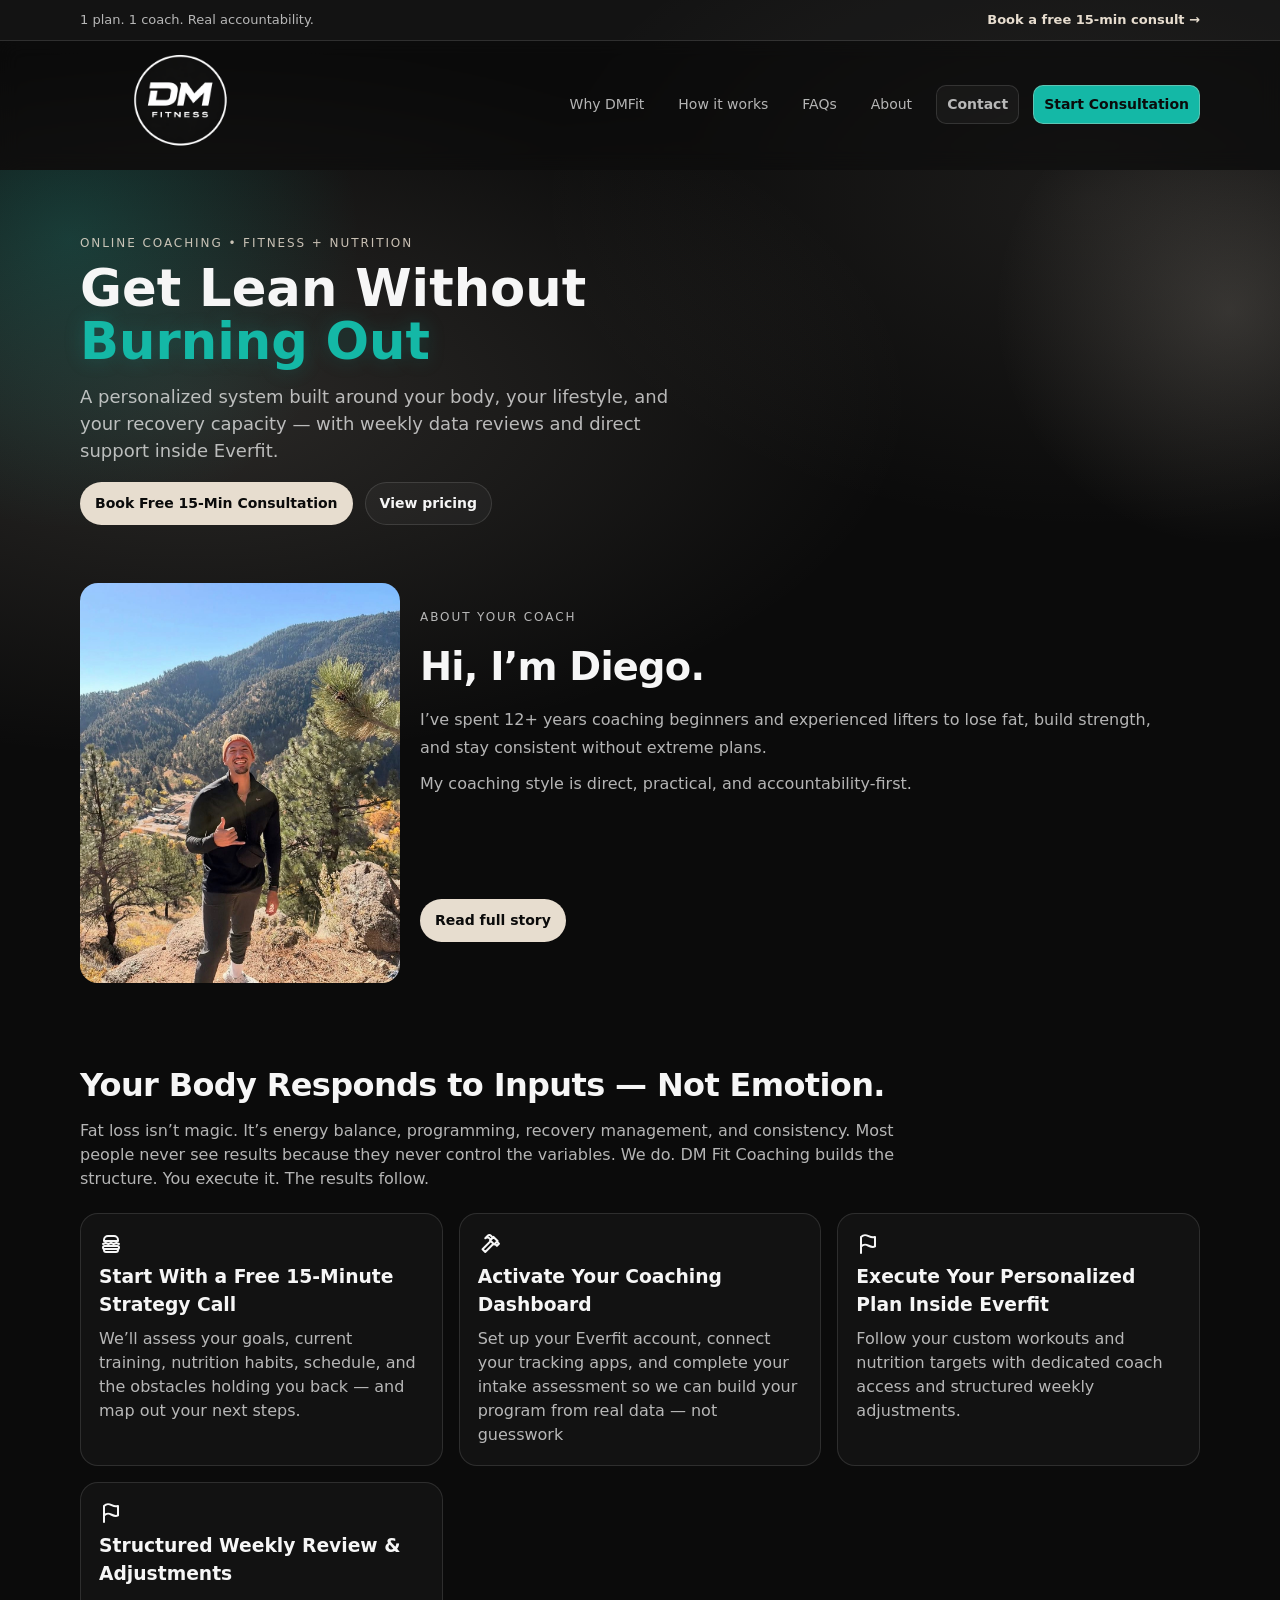
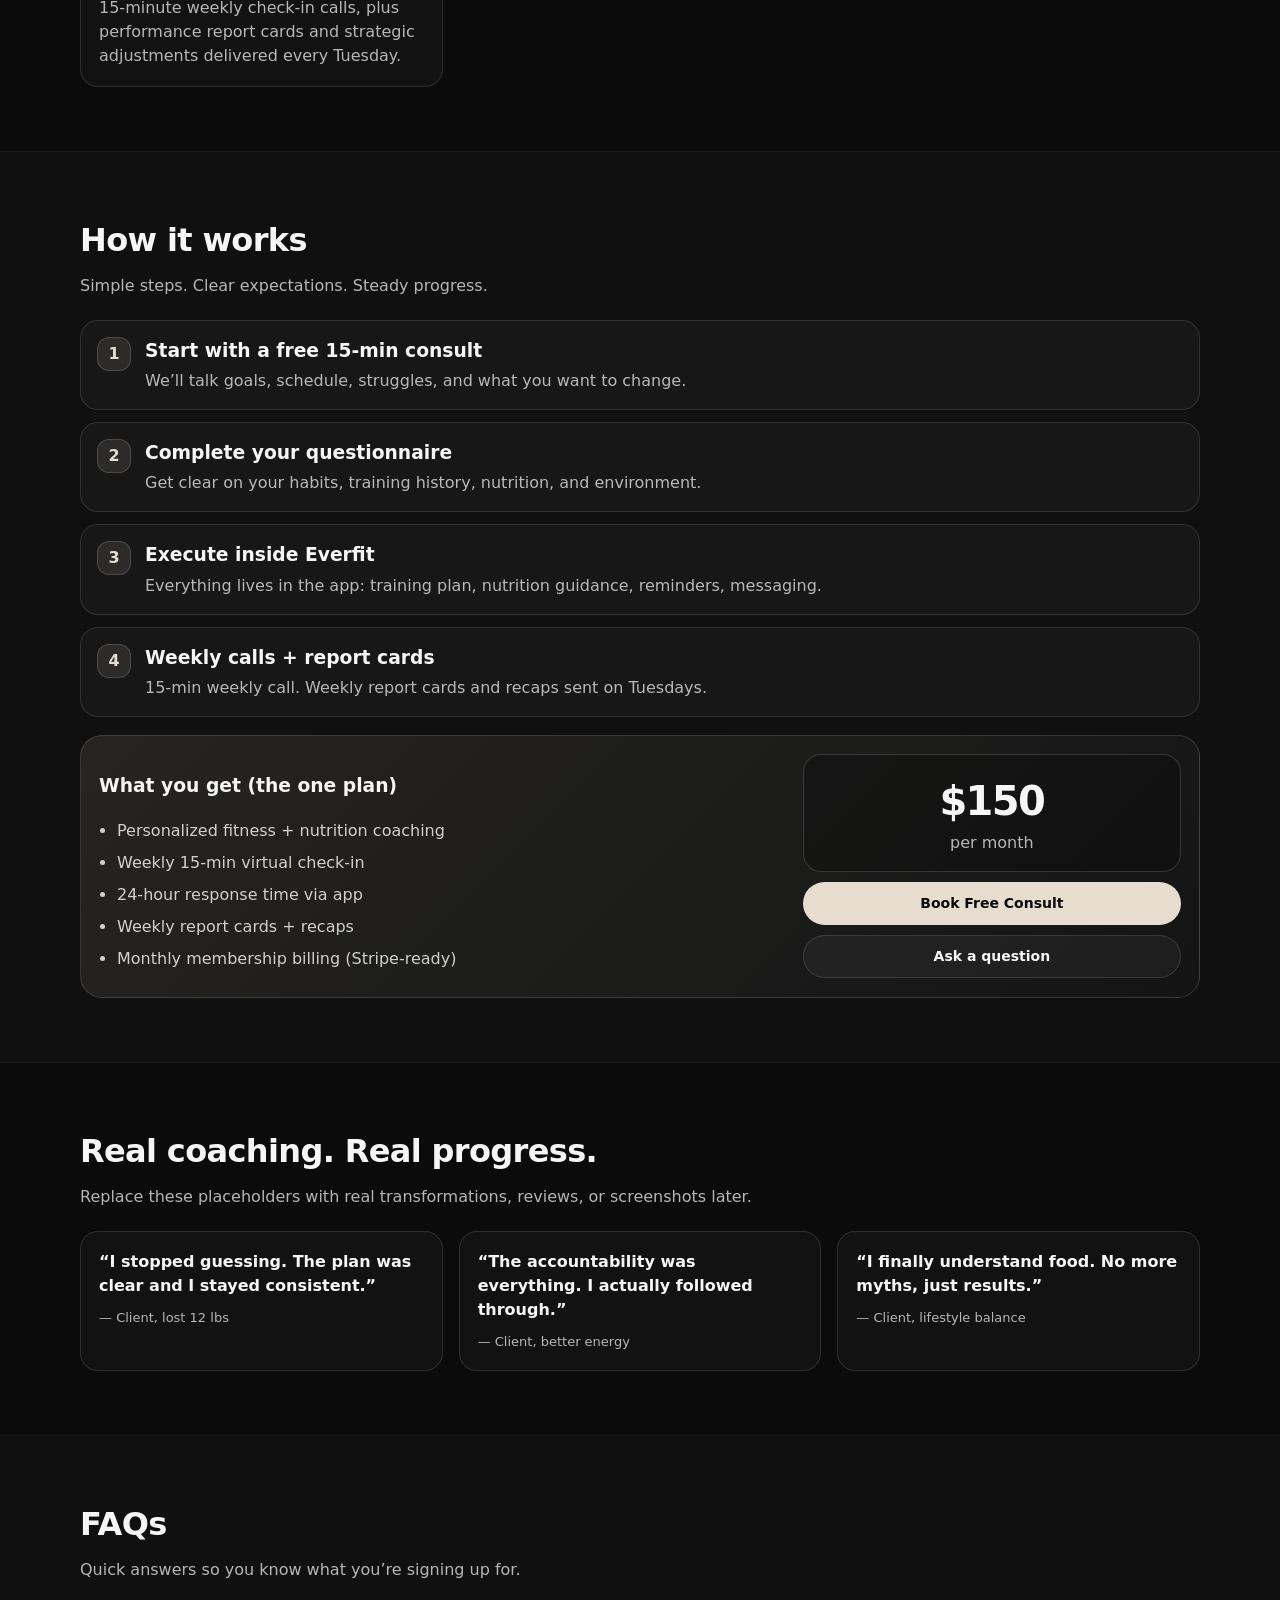
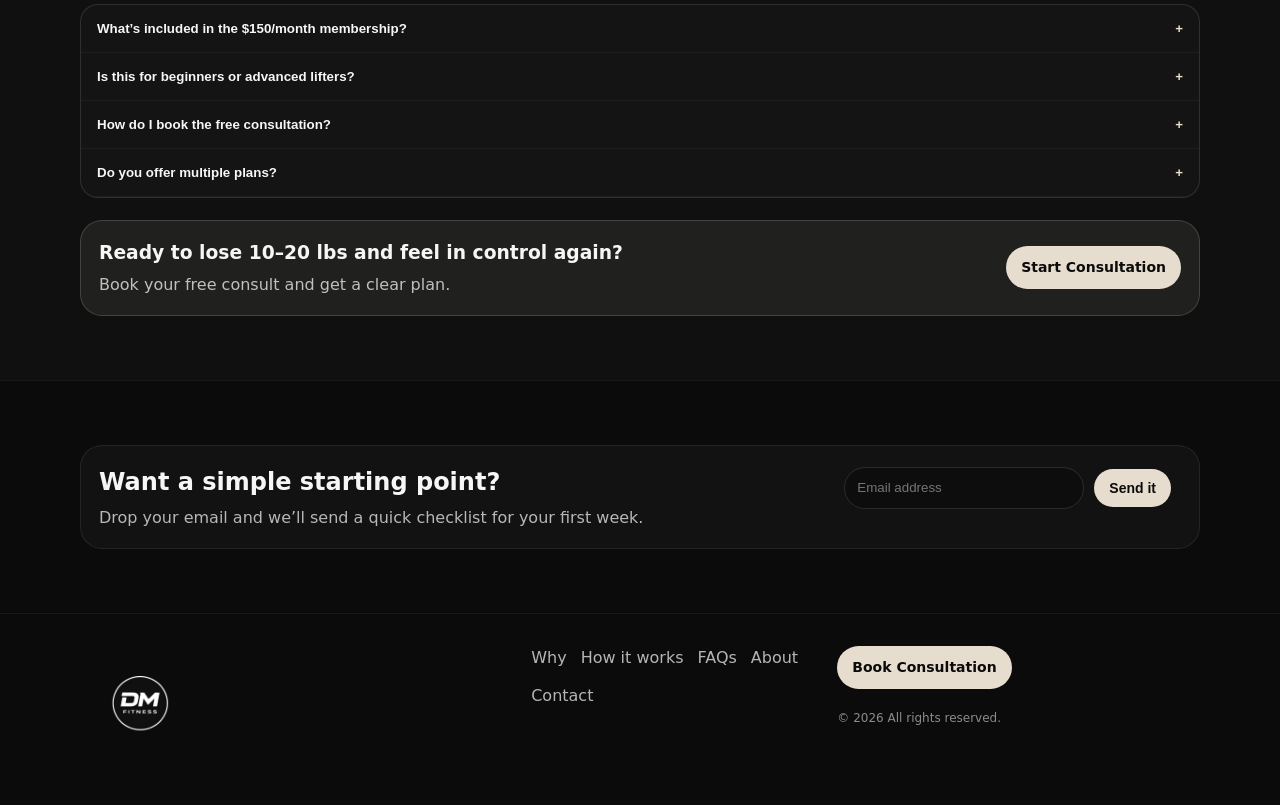
==== index.html @ c65ba766 "added-copy-from-diego-heading-why-section" ====
<!DOCTYPE html>
<html lang="en">
<head>
  <meta charset="UTF-8" />
  <meta name="viewport" content="width=device-width, initial-scale=1.0" />
  <title>DM Fit Coaching | Online Fitness & Nutrition Coaching</title>
  <meta name="description" content="DM Fit Coaching: Online fitness + nutrition coaching with weekly check-ins, Everfit support, and real accountability. Book a free 15-minute consult." />
  <link rel="stylesheet" href="styles.css" />
</head>
<body>
  <!-- Top announcement -->
  <div class="topbar">
    <div class="container topbar__inner">
      <span>1 plan. 1 coach. Real accountability.</span>
      <a class="topbar__link" href="book.html">Book a free 15-min consult →</a>
    </div>
  </div>

  <!-- Header -->
  <header class="header" id="siteHeader">
    <div class="container header__inner">
      <a class="brand" href="index.html" aria-label="DM Fit Coaching Home">
        <img src="assests/diego-log.png" alt="DM Fit Coaching logo" height="200" width="200">
      </a>

      <nav class="nav" aria-label="Primary navigation">
        <a href="#why">Why DMFit</a>
        <a href="#how">How it works</a>
        <a href="#faq">FAQs</a>
        <a href="about.html">About</a>
        <a class="btn btn--ghost" href="contact.html">Contact</a>
        <a class="btn btn--top-button" href="book.html">Start Consultation</a>
      </nav>

      <button class="burger" id="burgerBtn" aria-label="Open menu" aria-expanded="false">
        <span></span><span></span><span></span>
      </button>
    </div>

    <!-- Mobile menu -->
    <div class="mobile" id="mobileNav" aria-hidden="true">
      <div class="container mobile__inner">
        <a href="#why" class="mobile__link">Why DMFit</a>
        <a href="#how" class="mobile__link">How it works</a>
        <a href="#faq" class="mobile__link">FAQs</a>
        <a href="about.html" class="mobile__link">About</a>
        <a href="contact.html" class="mobile__link">Contact</a>
        <a class="btn btn--primary mobile__cta" href="book.html">Start Consultation</a>
      </div>
    </div>
  </header>

  <!-- Hero -->
  <main>
    <section class="hero">
      <div class="container hero__grid">
        <div class="hero__copy">
          <p class="eyebrow">ONLINE COACHING • FITNESS + NUTRITION</p>
          <h1>Get Lean Without <span class="highlight">Burning Out</span></h1>
          <p class="lead">
            A personalized system built around your body, your lifestyle, and your recovery capacity — with weekly data reviews and direct support inside Everfit.
          </p>

          <div class="hero__cta">
            <a class="btn btn--primary" href="book.html">Book Free 15-Min Consultation</a>
            <a class="btn btn--ghost" id="openPricing" href="/pricing.html">View pricing</a>
          </div>


          <!--  deigo removal request<div class="hero__badges">
            <div class="badge">✅ Comprehensive program</div>
            <div class="badge">✅ 1 weekly 15-min call</div>
            <div class="badge">✅ 24-hr response time</div>
            <div class="badge">✅ Weekly recaps (Tuesdays)</div>
          </div> -->
        </div>

        <!-- Removed request by diego <div class="hero__media" aria-label="Hero image area">
          <div class="mediaCard">
            <div class="mediaCard__top">
              <div class="dot"></div><div class="dot"></div><div class="dot"></div>
            </div>
            <div class="mediaCard__content">
              <div class="stat">
                <div class="stat__label">Weekly Momentum</div>
                <div class="stat__value">Consistency → Results</div>
              </div>

              <div class="chat">
                <div class="chat__row chat__row--coach">
                  <div class="chat__bubble">
                    Diego: Solid work this week. Let’s tighten nutrition and keep steps consistent.
                  </div>
                </div>
                <div class="chat__row chat__row--client">
                  <div class="chat__bubble">
                    Client: I finally understand what to eat. I feel better and have more energy.
                  </div>
                </div>
              </div>

              <p class="micro">
                *Visual demo only. Replace this with photos/screenshots later.
              </p>
            </div>
          </div>
        </div> -->
      </div>
    </section>

    <section class="aboutSnap" id="about-preview">
      <div class="container">
        <article class="aboutSnap__panel">
          <div class="aboutSnap__media" data-about-reveal>
            <img src="assests/diego-about-pic.jpg" alt="Coach Diego in a training session" />
          </div>

          <div class="aboutSnap__copy">
            <p class="eyebrow">ABOUT YOUR COACH</p>
            <h2 data-about-reveal>Hi, I’m Diego.</h2>
            <p class="aboutSnap__text">
              <span class="aboutSnap__line" data-about-reveal style="--line-index: 0;">I’ve spent 12+ years coaching beginners and experienced lifters to lose fat, build strength,</span>
              <span class="aboutSnap__line" data-about-reveal style="--line-index: 1;">and stay consistent without extreme plans.</span>
            </p>
            <p class="aboutSnap__text">
              <span class="aboutSnap__line" data-about-reveal style="--line-index: 2;">My coaching style is direct, practical, and accountability-first.</span>
              <span class="aboutSnap__line" data-about-reveal style="--line-index: 3;">You get a clear training and nutrition strategy that fits your real schedule and life.</span>
            </p>

            <div class="aboutSnap__meta" data-about-reveal>
              <span>12+ years coaching</span>
              <span>Fitness + nutrition</span>
              <span>Weekly accountability</span>
            </div>

            <div class="hero__cta">
              <a class="btn btn--primary" data-about-reveal href="about.html">Read full story</a>
            </div>
          </div>
        </article>
      </div>
    </section>

    <!-- Why -->
    <section class="section" id="why">
      <div class="container">
        <div class="section__head">
          <h2>Your Body Responds to Inputs — Not Emotion.</h2>
          <p>
         Fat loss isn’t magic.
It’s energy balance, programming, recovery management, and consistency.
Most people never see results because they never control the variables.
We do.
DM Fit Coaching builds the structure. You execute it. The results follow.
          </p>
        </div>

        <div class="cards">
          <article class="card">
            <svg class="w-6 h-6 text-gray-800 dark:text-white" aria-hidden="true" xmlns="http://www.w3.org/2000/svg" width="24" height="24" fill="none" viewBox="0 0 24 24">
            <path stroke="currentColor" stroke-linecap="round" stroke-linejoin="round" stroke-width="2" d="m4 12 2.66667-1 2.66666 1L12 11l2.6667 1 2.6666-1L20 12m-1 5H5v1c0 1.1046.89543 2 2 2h10c1.1046 0 2-.8954 2-2v-1ZM5 9.00003h14v-1c0-2.20914-1.7909-4-4-4H9c-2.20914 0-4 1.79086-4 4v1ZM18.5 14h-13c-.82843 0-1.5.6716-1.5 1.5 0 .8285.67157 1.5 1.5 1.5h13c.8284 0 1.5-.6715 1.5-1.5 0-.8284-.6716-1.5-1.5-1.5Z"/>
            </svg>

            <h3>Start With a Free 15-Minute Strategy Call</h3>
            <p>We’ll assess your goals, current training, nutrition habits, schedule, and the obstacles holding you back — and map out your next steps.</p>
          </article>
          <article class="card">
            <svg class="w-6 h-6 text-gray-800 dark:text-white" aria-hidden="true" xmlns="http://www.w3.org/2000/svg" width="24" height="24" fill="none" viewBox="0 0 24 24">
                <path stroke="currentColor" stroke-linejoin="round" stroke-width="2" d="m20.9532 11.7634-2.0523-2.05225-2.0523 2.05225 2.0523 2.0523 2.0523-2.0523Zm-1.3681-2.73651-4.1046-4.10457L12.06 8.3428l4.1046 4.1046 3.4205-3.42051Zm-4.1047 2.73651-2.7363-2.73638-8.20919 8.20918 2.73639 2.7364 8.2091-8.2092Z"/>
                <path stroke="currentColor" stroke-linejoin="round" stroke-width="2" d="m12.9306 3.74083 1.8658 1.86571-2.0523 2.05229-1.5548-1.55476c-.995-.99505-3.23389-.49753-3.91799.18657l2.73639-2.73639c.6841-.68409 1.9901-.74628 2.9229.18658Z"/>
            </svg>

            <h3>Activate Your Coaching Dashboard</h3>
            <p>Set up your Everfit account, connect your tracking apps, and complete your intake assessment so we can build your program from real data — not guesswork</p>
          </article>
          <article class="card">
            <svg class="w-6 h-6 text-gray-800 dark:text-white" aria-hidden="true" xmlns="http://www.w3.org/2000/svg" width="24" height="24" fill="none" viewBox="0 0 24 24">
              <path stroke="currentColor" stroke-linecap="round" stroke-linejoin="round" stroke-width="2" d="M5 14v7M5 4.971v9.541c5.6-5.538 8.4 2.64 14-.086v-9.54C13.4 7.61 10.6-.568 5 4.97Z"/>
            </svg>

            <h3>Execute Your Personalized Plan Inside Everfit</h3>
            <p>Follow your custom workouts and nutrition targets with dedicated coach access and structured weekly adjustments.</p>
          </article>
           <article class="card">
            <svg class="w-6 h-6 text-gray-800 dark:text-white" aria-hidden="true" xmlns="http://www.w3.org/2000/svg" width="24" height="24" fill="none" viewBox="0 0 24 24">
              <path stroke="currentColor" stroke-linecap="round" stroke-linejoin="round" stroke-width="2" d="M5 14v7M5 4.971v9.541c5.6-5.538 8.4 2.64 14-.086v-9.54C13.4 7.61 10.6-.568 5 4.97Z"/>
            </svg>

            <h3>Structured Weekly Review & Adjustments</h3>
            <p>15-minute weekly check-in calls, plus performance report cards and strategic adjustments delivered every Tuesday.</p>
          </article>
        </div>
      </div>
    </section>

    <!-- How it works -->
    <section class="section section--alt" id="how">
      <div class="container">
        <div class="section__head">
          <h2>How it works</h2>
          <p>Simple steps. Clear expectations. Steady progress.</p>
        </div>

        <div class="steps">
          <div class="step">
            <div class="step__num">1</div>
            <div class="step__body">
              <h3>Start with a free 15-min consult</h3>
              <p>We’ll talk goals, schedule, struggles, and what you want to change.</p>
            </div>
          </div>

          <div class="step">
            <div class="step__num">2</div>
            <div class="step__body">
              <h3>Complete your questionnaire</h3>
              <p>Get clear on your habits, training history, nutrition, and environment.</p>
            </div>
          </div>

          <div class="step">
            <div class="step__num">3</div>
            <div class="step__body">
              <h3>Execute inside Everfit</h3>
              <p>Everything lives in the app: training plan, nutrition guidance, reminders, messaging.</p>
            </div>
          </div>

          <div class="step">
            <div class="step__num">4</div>
            <div class="step__body">
              <h3>Weekly calls + report cards</h3>
              <p>15-min weekly call. Weekly report cards and recaps sent on Tuesdays.</p>
            </div>
          </div>
        </div>

        <div class="callout">
          <div>
            <h3>What you get (the one plan)</h3>
            <ul class="checklist">
              <li>Personalized fitness + nutrition coaching</li>
              <li>Weekly 15-min virtual check-in</li>
              <li>24-hour response time via app</li>
              <li>Weekly report cards + recaps</li>
              <li>Monthly membership billing (Stripe-ready)</li>
            </ul>
          </div>
          <div class="callout__cta">
            <div class="priceTag">
              <div class="priceTag__amount">$150</div>
              <div class="priceTag__term">per month</div>
            </div>
            <a class="btn btn--primary btn--wide" href="book.html">Book Free Consult</a>
            <a class="btn btn--ghost btn--wide" href="contact.html">Ask a question</a>
          </div>
        </div>
      </div>
    </section>

    <!-- Social proof / success -->
    <section class="section" id="stories">
      <div class="container">
        <div class="section__head">
          <h2>Real coaching. Real progress.</h2>
          <p>Replace these placeholders with real transformations, reviews, or screenshots later.</p>
        </div>

        <div class="stories">
          <a class="story" href="book.html">
            <p class="story__quote">“I stopped guessing. The plan was clear and I stayed consistent.”</p>
            <p class="story__meta">— Client, lost 12 lbs</p>
          </a>
          <a class="story" href="book.html">
            <p class="story__quote">“The accountability was everything. I actually followed through.”</p>
            <p class="story__meta">— Client, better energy</p>
          </a>
          <a class="story" href="book.html">
            <p class="story__quote">“I finally understand food. No more myths, just results.”</p>
            <p class="story__meta">— Client, lifestyle balance</p>
          </a>
        </div>
      </div>
    </section>

    <!-- FAQ -->
    <section class="section section--alt" id="faq">
      <div class="container">
        <div class="section__head">
          <h2>FAQs</h2>
          <p>Quick answers so you know what you’re signing up for.</p>
        </div>

        <div class="faq" data-accordion>
          <button class="faq__q" aria-expanded="false">
            What’s included in the $150/month membership?
            <span class="faq__icon">+</span>
          </button>
          <div class="faq__a">
            You get fitness + nutrition coaching, 1 weekly 15-min virtual call, weekly report cards and recaps (Tuesdays),
            and support inside the Everfit app with a 24-hr response time.
          </div>

          <button class="faq__q" aria-expanded="false">
            Is this for beginners or advanced lifters?
            <span class="faq__icon">+</span>
          </button>
          <div class="faq__a">
            All levels. The plan is built around your current ability, schedule, and goals.
          </div>

          <button class="faq__q" aria-expanded="false">
            How do I book the free consultation?
            <span class="faq__icon">+</span>
          </button>
          <div class="faq__a">
            Use the booking page and choose a 15-minute slot. After booking, you’ll receive next steps.
          </div>

          <button class="faq__q" aria-expanded="false">
            Do you offer multiple plans?
            <span class="faq__icon">+</span>
          </button>
          <div class="faq__a">
            Right now it’s one simple plan to keep results consistent and the process clear.
          </div>
        </div>

        <div class="ctaBand">
          <div>
            <h3>Ready to lose 10–20 lbs and feel in control again?</h3>
            <p>Book your free consult and get a clear plan.</p>
          </div>
          <a class="btn btn--primary" href="book.html">Start Consultation</a>
        </div>
      </div>
    </section>

    <!-- Newsletter / lead -->
    <section class="section" id="lead">
      <div class="container">
        <div class="leadBox">
          <div class="leadBox__copy">
            <h2>Want a simple starting point?</h2>
            <p>Drop your email and we’ll send a quick checklist for your first week.</p>
          </div>

          <form class="leadBox__form" id="leadForm" novalidate>
            <label class="srOnly" for="leadEmail">Email</label>
            <input id="leadEmail" name="email" type="email" placeholder="Email address" required />
            <button class="btn btn--primary" type="submit">Send it</button>
            <p class="formMsg" id="leadMsg" aria-live="polite"></p>
          </form>
        </div>
      </div>
    </section>
  </main>

  <!-- Pricing modal -->
  <div class="modal" id="pricingModal" aria-hidden="true" role="dialog" aria-labelledby="pricingTitle">
    <div class="modal__backdrop" data-close></div>
    <div class="modal__panel" role="document">
      <div class="modal__head">
        <h3 id="pricingTitle">Membership pricing</h3>
        <button class="iconBtn" aria-label="Close" data-close>✕</button>
      </div>
      <div class="modal__body">
        <div class="pricingCard">
          <div class="pricingCard__top">
            <h4>DM Fit Coaching Membership</h4>
            <p class="pricingCard__price">$150 <span>/ month</span></p>
          </div>
          <ul class="checklist">
            <li>Fitness + nutrition coaching</li>
            <li>Weekly 15-min virtual call</li>
            <li>Support via Everfit app</li>
            <li>24-hr response time</li>
            <li>Weekly report cards + recaps (Tuesdays)</li>
          </ul>
          <a class="btn btn--primary btn--wide" href="book.html">Book Free Consult</a>
        </div>
        <p class="micro">*Stripe + Everfit billing can be connected after launch.</p>
      </div>
    </div>
  </div>

  <!-- Footer -->
  <footer class="footer">
    <div class="container footer__inner">
      <div class="footer__brand">
        <a class="footer__logoLink" href="index.html" aria-label="DM Fit Coaching Home">
          <img class="footer__logo" src="assests/diego-log.png" alt="DM Fit Coaching logo" height="120" width="120">
        </a>
      </div>

      <div class="footer__links">
        <a href="#why">Why</a>
        <a href="#how">How it works</a>
        <a href="#faq">FAQs</a>
        <a href="about.html">About</a>
        <a href="contact.html">Contact</a>
      </div>

      <div class="footer__cta">
        <a class="btn btn--primary" href="book.html">Book Consultation</a>
        <p class="micro">© <span id="year"></span> All rights reserved.</p>
      </div>
    </div>
  </footer>

  <script src="script.js"></script>
</body>
</html>
---- styles.css ----
:root{
  --bg: #0b0b0b;
  --panel: #111111;
  --text: #f6f6f6;
  --muted: rgba(246,246,246,.72);
  --line: rgba(246,246,246,.12);

  /* Beige accent */
  --accent: #e7ddcf;
  --accent2: rgba(231,221,207,.16);

  --shadow: 0 18px 60px rgba(0,0,0,.45);
  --radius: 18px;

  --container: 1120px;
}

*{ box-sizing: border-box; }
html{ scroll-behavior: smooth; }
body{
  margin: 0;
  font-family: ui-sans-serif, system-ui, -apple-system, Segoe UI, Roboto, Helvetica, Arial, "Apple Color Emoji","Segoe UI Emoji";
  background: radial-gradient(1200px 600px at 15% 10%, rgba(231,221,207,.14), transparent 60%),
              radial-gradient(1000px 600px at 85% 5%, rgba(231,221,207,.08), transparent 55%),
              var(--bg);
  color: var(--text);
  line-height: 1.5;
}

a{ color: inherit; text-decoration: none; }
a:hover{ opacity: .92; }
img{ max-width: 100%; display:block; }

.container{
  width: min(var(--container), calc(100% - 40px));
  margin: 0 auto;
}

.srOnly{
  position:absolute;
  width:1px;height:1px;
  padding:0;margin:-1px;
  overflow:hidden;clip:rect(0,0,0,0);
  white-space:nowrap;border:0;
}

/* Topbar */
.topbar{
  position: relative;
  overflow: hidden;
  isolation: isolate;
  background: rgba(255,255,255,.03);
  border-bottom: 1px solid var(--line);
}
.topbar::before{
  content: "";
  position: absolute;
  inset: 0;
  pointer-events: none;
  background: linear-gradient(
    105deg,
    transparent 0%,
    rgba(20,184,166,.18) 42%,
    rgba(231,221,207,.22) 50%,
    rgba(20,184,166,.18) 58%,
    transparent 100%
  );
  transform: translateX(-115%);
  animation: topbarSweep 8s ease-in-out infinite;
}
.topbar__inner{
  position: relative;
  z-index: 1;
  display:flex;
  align-items:center;
  justify-content:space-between;
  gap: 16px;
  padding: 10px 0;
  font-size: 13px;
  color: var(--muted);
}
.topbar__inner > span{
  animation: topbarItemIn .55s ease-out both;
}
.topbar__link{
  position: relative;
  display: inline-flex;
  align-items: center;
  color: var(--accent);
  font-weight: 600;
  transition: transform .22s ease, color .22s ease;
  animation: topbarItemIn .7s ease-out both;
}
.topbar__link::after{
  content: "";
  position: absolute;
  left: 0;
  bottom: -2px;
  width: 100%;
  height: 1px;
  background: currentColor;
  transform: scaleX(0);
  transform-origin: left;
  transition: transform .22s ease;
}
.topbar__link:hover{
  transform: translateX(2px);
}
.topbar__link:hover::after{
  transform: scaleX(1);
}

@keyframes topbarSweep{
  0%{ transform: translateX(-115%); }
  45%{ transform: translateX(115%); }
  100%{ transform: translateX(115%); }
}
@keyframes topbarItemIn{
  from{
    opacity: 0;
    transform: translateY(-6px);
  }
  to{
    opacity: 1;
    transform: translateY(0);
  }
}
@keyframes heroFadeIn{
  from{
    opacity: 0;
    transform: translateY(14px);
  }
  to{
    opacity: 1;
    transform: translateY(0);
  }
}
@keyframes heroGlowDrift{
  0%{
    transform: translate3d(0, 0, 0) scale(1);
  }
  100%{
    transform: translate3d(16px, 10px, 0) scale(1.06);
  }
}
@keyframes aboutSnapPulse{
  0%{
    transform: translateY(0) scale(1);
  }
  50%{
    transform: translateY(0) scale(1.03);
  }
  100%{
    transform: translateY(0) scale(1);
  }
}

/* Header */
.header{
  position: sticky;
  top: 0;
  z-index: 50;
  border-bottom: 1px solid transparent;
  background: rgba(11,11,11,.55);
  backdrop-filter: blur(10px);
}
.header.isScrolled{
  border-bottom-color: var(--line);
}
.header__inner{
  display:flex;
  align-items:center;
  justify-content:space-between;
  gap: 18px;
  padding: 14px 0;
  height: 8rem;
}
.brand{
  display:flex;
  align-items:center;
  gap: 10px;
  font-weight: 800;
  letter-spacing: .3px;
}
.header__inner .brand{ margin-right: auto; }
.brand__mark{
  width: 36px; height: 36px;
  display:grid; place-items:center;
  border-radius: 12px;
  background: linear-gradient(135deg, rgba(231,221,207,.28), rgba(231,221,207,.08));
  border: 1px solid rgba(231,221,207,.25);
}
.brand__text{ font-size: 15px; }

.nav{
  display:flex;
  align-items:center;
  gap: 14px;
}
.nav a{
  font-size: 14px;
  color: var(--muted);
  padding: 8px 10px;
  border-radius: 10px;
}
.nav a:hover{
  background: rgba(255,255,255,.04);
  color: var(--text);
}
.nav .isActive{
  color: var(--text);
  background: rgba(231,221,207,.10);
  border: 1px solid rgba(231,221,207,.18);
}

.burger{
  display:none;
  background: transparent;
  border: 0;
  padding: 8px;
  border-radius: 12px;
}
.burger:hover{ background: rgba(255,255,255,.04); }
.burger span{
  display:block;
  width: 22px;
  height: 2px;
  background: var(--text);
  margin: 5px 0;
  border-radius: 2px;
}

.mobile{
  display:none;
  border-top: 1px solid var(--line);
  background: rgba(11,11,11,.92);
}
.mobile__inner{
  display:grid;
  gap: 10px;
  padding: 14px 0 18px;
}
.mobile__link{
  padding: 12px 12px;
  border-radius: 12px;
  border: 1px solid var(--line);
  background: rgba(255,255,255,.03);
}
.mobile__cta{ margin-top: 6px; }

/* Buttons */
.btn{
  display:inline-flex;
  align-items:center;
  justify-content:center;
  gap: 10px;
  padding: 10px 14px;
  border-radius: 999px;
  border: 1px solid transparent;
  font-weight: 700;
  font-size: 14px;
  cursor: pointer;
}
.btn--primary{
  background: var(--accent);
  color: #0b0b0b;
  border-color: rgba(231,221,207,.35);
}
.btn--top-button{
    color: #0b0b0b !important;
    background: #14B8A6;
    border-color: rgba(231,221,207,.35);
}
.btn--top-button:hover{
    background: #2DD4BF !important;
}
.btn--primary:hover{ filter: brightness(.97); }
.btn--ghost{
  background: rgba(255,255,255,.04);
  border-color: var(--line);
  color: var(--text);
}
.btn--ghost:hover{ background: rgba(255,255,255,.06); }
.btn--wide{ width: 100%; }

.iconBtn{
  background: rgba(255,255,255,.06);
  border: 1px solid var(--line);
  color: var(--text);
  border-radius: 12px;
  padding: 8px 10px;
  cursor:pointer;
}

/* Hero */
.hero{
  position: relative;
  overflow: hidden;
  padding: 64px 0 42px;
}
.hero::before,
.hero::after{
  content: "";
  position: absolute;
  pointer-events: none;
  z-index: 0;
}
.hero::before{
  width: 620px;
  height: 620px;
  left: -240px;
  top: -240px;
  background: radial-gradient(circle, rgba(20,184,166,.22) 0%, rgba(20,184,166,0) 66%);
  animation: heroGlowDrift 9s ease-in-out infinite alternate;
}
.hero::after{
  width: 520px;
  height: 520px;
  right: -210px;
  top: -120px;
  background: radial-gradient(circle, rgba(231,221,207,.16) 0%, rgba(231,221,207,0) 64%);
  animation: heroGlowDrift 11s ease-in-out infinite alternate-reverse;
}
.highlight{
  color: #14B8A6;
  text-shadow: 0 0 20px rgba(20,184,166,.22);
}
.hero__grid{
  position: relative;
  z-index: 1;
  display:grid;
  grid-template-columns: 1.15fr .85fr;
  gap: 34px;
  align-items:center;
}
.hero__copy{
  max-width: 760px;
}
.hero__copy > *{
  opacity: 0;
  transform: translateY(14px);
  animation: heroFadeIn .72s cubic-bezier(.2,.65,.2,1) forwards;
}
.hero__copy > .eyebrow{ animation-delay: .08s; }
.hero__copy > h1{ animation-delay: .18s; }
.hero__copy > .lead{ animation-delay: .30s; }
.hero__copy > .hero__cta{ animation-delay: .44s; }
.eyebrow{
  font-size: 12px;
  letter-spacing: .16em;
  color: rgba(231,221,207,.85);
  margin: 0 0 10px;
}
h1{
  font-size: clamp(34px, 4vw, 56px);
  line-height: 1.05;
  margin: 0 0 14px;
}
.lead{
  font-size: 18px;
  color: var(--muted);
  margin: 0 0 18px;
  max-width: 62ch;
}
.hero__cta{
  display:flex;
  gap: 12px;
  flex-wrap: wrap;
  margin: 12px 0 16px;
}
.hero__cta .btn{
  transition: transform .22s ease, box-shadow .22s ease, filter .22s ease;
}
.hero__cta .btn:hover{
  transform: translateY(-2px);
}
.hero__cta .btn--primary:hover{
  box-shadow: 0 10px 28px rgba(20,184,166,.28);
}
.hero__badges{
  display:flex;
  flex-wrap:wrap;
  gap: 10px;
}
.badge{
  font-size: 13px;
  color: rgba(246,246,246,.85);
  background: rgba(255,255,255,.04);
  border: 1px solid var(--line);
  padding: 8px 10px;
  border-radius: 999px;
}

/* Media Card */
.mediaCard{
  background: linear-gradient(180deg, rgba(255,255,255,.05), rgba(255,255,255,.02));
  border: 1px solid rgba(231,221,207,.18);
  border-radius: var(--radius);
  box-shadow: var(--shadow);
  overflow:hidden;
}
.mediaCard__top{
  display:flex;
  gap: 8px;
  padding: 12px 14px;
  border-bottom: 1px solid rgba(255,255,255,.06);
  background: rgba(0,0,0,.25);
}
.dot{
  width: 10px; height: 10px;
  border-radius: 999px;
  background: rgba(246,246,246,.25);
}
.mediaCard__content{ padding: 16px 16px 18px; }
.stat{
  display:flex;
  align-items:baseline;
  justify-content:space-between;
  gap: 12px;
  padding: 14px;
  border-radius: 16px;
  background: rgba(231,221,207,.08);
  border: 1px solid rgba(231,221,207,.14);
  margin-bottom: 14px;
}
.stat__label{ color: rgba(246,246,246,.75); font-size: 13px; }
.stat__value{ font-weight: 800; }

.chat{ display:grid; gap: 10px; }
.chat__row{ display:flex; }
.chat__row--coach{ justify-content:flex-start; }
.chat__row--client{ justify-content:flex-end; }
.chat__bubble{
  max-width: 85%;
  padding: 10px 12px;
  border-radius: 14px;
  border: 1px solid var(--line);
  background: rgba(255,255,255,.03);
  color: rgba(246,246,246,.85);
  font-size: 13px;
}
.micro{
  font-size: 12px;
  color: rgba(246,246,246,.55);
  margin: 10px 0 0;
}

/* About preview */
.aboutSnap{
  padding: 0 0 14px;
}
.aboutSnap__panel{
  display:grid;
  grid-template-columns: minmax(240px, 320px) 1fr;
  gap: 20px;
  align-items:center;
  padding: 0;
  border: 0;
  background: transparent;
  box-shadow: none;
}
.aboutSnap__media{
  width: min(100%, 320px);
  aspect-ratio: 4 / 5;
  border-radius: var(--radius);
  overflow:hidden;
  border: 0;
  justify-self:start;
}
.aboutSnap__media img{
  width: 100%;
  height: 100%;
  object-fit: cover;
  object-position: center;
}
.aboutSnap__copy{
  display:grid;
  align-content:center;
  gap: 12px;
}
.aboutSnap__copy h2{
  margin: 0;
  font-size: clamp(28px, 3vw, 40px);
  letter-spacing: -.02em;
}
.aboutSnap__copy p{
  margin: 0;
  color: var(--muted);
}
.aboutSnap__text{
  display:grid;
  gap: 4px;
}
.aboutSnap__line{
  display:block;
}
.aboutSnap__meta{
  display:flex;
  flex-wrap:wrap;
  gap: 10px;
  margin-top: 4px;
}
.aboutSnap__meta span{
  display:inline-flex;
  align-items:center;
  padding: 8px 10px;
  border-radius: 999px;
  border: 1px solid rgba(231,221,207,.22);
  background: rgba(231,221,207,.10);
  color: rgba(246,246,246,.9);
  font-size: 11px;
  letter-spacing: .08em;
  text-transform: uppercase;
  transition: transform .18s ease, background .22s ease, border-color .22s ease;
}
.aboutSnap__meta span:hover{
  transform: translateY(-2px);
  background: rgba(231,221,207,.14);
  border-color: rgba(231,221,207,.32);
}

/* AboutSnap scroll reveal */
.aboutSnap [data-about-reveal]{
  --about-y: 14px;
  --about-delay: 0ms;
  --about-duration: 420ms;
}
.aboutSnap .aboutSnap__media[data-about-reveal]{
  --about-y: 30px;
  --about-duration: 620ms;
}
.aboutSnap .aboutSnap__copy h2[data-about-reveal]{
  --about-y: 12px;
  --about-duration: 500ms;
  --about-delay: 150ms;
}
.aboutSnap .aboutSnap__line[data-about-reveal]{
  --about-y: 14px;
  --about-delay: calc(70ms + (var(--line-index, 0) * 90ms));
}
.aboutSnap .aboutSnap__meta[data-about-reveal]{
  --about-y: 12px;
  --about-delay: 80ms;
}
.aboutSnap .aboutSnap__copy .hero__cta .btn[data-about-reveal]{
  --about-y: 16px;
}
.aboutSnap .aboutSnap__copy .hero__cta .btn[data-about-reveal]:nth-child(1){
  --about-delay: 70ms;
}
.aboutSnap .aboutSnap__copy .hero__cta .btn[data-about-reveal]:nth-child(2){
  --about-delay: 160ms;
}
.has-js .aboutSnap [data-about-reveal]{
  opacity: 0;
  transform: translateY(var(--about-y));
}
.aboutSnap [data-about-reveal].isVisible{
  opacity: 1;
  transform: translateY(0);
  transition:
    opacity var(--about-duration) ease,
    transform var(--about-duration) cubic-bezier(.22,.61,.36,1);
  transition-delay: var(--about-delay);
}
.aboutSnap .aboutSnap__copy .hero__cta .btn--primary[data-about-reveal].isVisible{
  animation: aboutSnapPulse .66s ease-out 1 260ms;
}

/* Sections */
.section{
  padding: 64px 0;
}
.section--alt{
  background: rgba(255,255,255,.02);
  border-top: 1px solid rgba(255,255,255,.04);
  border-bottom: 1px solid rgba(255,255,255,.04);
}
.section__head{
  margin-bottom: 22px;
  max-width: 80ch;
}
.section__head h2{
  font-size: 32px;
  margin: 0 0 10px;
  letter-spacing: -.02em;
}
.section__head p{
  margin: 0;
  color: var(--muted);
}

/* Cards */
.cards{
  display:grid;
  grid-template-columns: repeat(3, 1fr);
  gap: 16px;
}
.card{
  background: rgba(255,255,255,.03);
  border: 1px solid var(--line);
  border-radius: var(--radius);
  padding: 18px;
}
.card h3{ margin: 0 0 8px; }
.card p{ margin: 0; color: var(--muted); }
.card--flat{ background: rgba(255,255,255,.02); }

/* Why section alternating reveal */
#why .cards .card{
  --why-shift: -60px;
  --why-delay: 0ms;
}
#why .cards .card:nth-child(even){
  --why-shift: 60px;
}
.has-js #why .cards .card{
  opacity: 0;
  transform: translateX(var(--why-shift));
}
#why .cards .card.isVisible{
  opacity: 1;
  transform: translateX(0);
  transition: opacity .6s ease-out, transform .6s ease-out;
  transition-delay: var(--why-delay);
}

/* Steps */
.steps{
  display:grid;
  gap: 12px;
}
.step{
  display:flex;
  gap: 14px;
  padding: 16px;
  border-radius: var(--radius);
  background: rgba(255,255,255,.03);
  border: 1px solid var(--line);
}
.step__num{
  width: 34px; height: 34px;
  border-radius: 12px;
  display:grid; place-items:center;
  background: rgba(231,221,207,.10);
  border: 1px solid rgba(231,221,207,.18);
  color: var(--accent);
  font-weight: 900;
}
.step__body h3{ margin: 0 0 4px; }
.step__body p{ margin: 0; color: var(--muted); }

/* Callout */
.callout{
  margin-top: 18px;
  display:grid;
  grid-template-columns: 1fr .55fr;
  gap: 16px;
  padding: 18px;
  border-radius: calc(var(--radius) + 4px);
  background: linear-gradient(135deg, rgba(231,221,207,.10), rgba(255,255,255,.02));
  border: 1px solid rgba(231,221,207,.16);
}
.checklist{
  margin: 10px 0 0;
  padding-left: 18px;
  color: rgba(246,246,246,.82);
}
.checklist li{ margin: 8px 0; }
.callout__cta{
  display:grid;
  gap: 10px;
  align-content:start;
}
.priceTag{
  border-radius: var(--radius);
  background: rgba(0,0,0,.22);
  border: 1px solid rgba(231,221,207,.18);
  padding: 16px;
  text-align:center;
}
.priceTag__amount{
  font-size: 40px;
  font-weight: 900;
  letter-spacing: -0.04em;
}
.priceTag__term{ color: var(--muted); }

/* Stories */
.stories{
  display:grid;
  grid-template-columns: repeat(3, 1fr);
  gap: 16px;
}
.story{
  display:block;
  border-radius: var(--radius);
  padding: 18px;
  background: rgba(255,255,255,.03);
  border: 1px solid var(--line);
}
.story__quote{ margin: 0 0 10px; font-weight: 650; }
.story__meta{ margin: 0; color: var(--muted); font-size: 13px; }

/* FAQ */
.faq{
  border-radius: var(--radius);
  overflow:hidden;
  border: 1px solid var(--line);
  background: rgba(255,255,255,.02);
}
.faq__q{
  width: 100%;
  text-align:left;
  padding: 16px 16px;
  display:flex;
  align-items:center;
  justify-content:space-between;
  gap: 12px;
  background: transparent;
  border: 0;
  color: var(--text);
  cursor:pointer;
  font-weight: 750;
  border-bottom: 1px solid rgba(255,255,255,.04);
}
.faq__q:hover{ background: rgba(255,255,255,.03); }
.faq__icon{ color: var(--accent); font-weight: 900; }
.faq__a{
  display:none;
  padding: 0 16px 16px;
  color: var(--muted);
}
.faq__q[aria-expanded="true"] + .faq__a{
  display:block;
}

/* CTA band */
.ctaBand{
  margin-top: 22px;
  display:flex;
  align-items:center;
  justify-content:space-between;
  gap: 14px;
  padding: 18px;
  border-radius: calc(var(--radius) + 4px);
  border: 1px solid rgba(231,221,207,.18);
  background: rgba(231,221,207,.08);
}
.ctaBand--tight{ margin-top: 16px; }
.ctaBand h3{ margin: 0 0 6px; }
.ctaBand p{ margin: 0; color: rgba(246,246,246,.75); }

/* Lead box */
.leadBox{
  display:flex;
  align-items:center;
  justify-content:space-between;
  gap: 16px;
  padding: 18px;
  border-radius: calc(var(--radius) + 4px);
  border: 1px solid rgba(255,255,255,.08);
  background: rgba(255,255,255,.03);
}
.leadBox__copy h2{ margin: 0 0 6px; }
.leadBox__copy p{ margin: 0; color: var(--muted); }
.leadBox__form{
  display:flex;
  gap: 10px;
  align-items:center;
  flex-wrap: wrap;
}
.leadBox__form input{
  height: 42px;
  min-width: 240px;
  padding: 0 12px;
  border-radius: 999px;
  border: 1px solid var(--line);
  background: rgba(0,0,0,.25);
  color: var(--text);
  outline: none;
}
.leadBox__form input:focus{
  border-color: rgba(231,221,207,.35);
  box-shadow: 0 0 0 4px rgba(231,221,207,.10);
}
.formMsg{ margin: 8px 0 0; color: rgba(231,221,207,.95); font-size: 13px; width: 100%; }

/* Page hero */
.pageHero{
  padding: 56px 0 22px;
}
.pageHero__grid{
  display:grid;
  grid-template-columns: 1.05fr .95fr;
  gap: 24px;
  align-items:center;
}

/* Portrait placeholder */
.portrait__frame{
  height: 320px;
  border-radius: var(--radius);
  overflow: hidden;
  border: 1px solid rgba(231,221,207,.18);
  background:
    radial-gradient(800px 400px at 20% 20%, rgba(231,221,207,.12), transparent 60%),
    rgba(255,255,255,.03);
}
.portrait__frame img{
  width: 100%;
  height: 100%;
  object-fit: cover;
  object-position: center;
}

/* Embed */
.embedCard{
  padding: 18px;
  border-radius: calc(var(--radius) + 4px);
  border: 1px solid rgba(255,255,255,.08);
  background: rgba(255,255,255,.03);
}
.embedCard__title{ margin: 0 0 8px; }
.embed{
  margin-top: 14px;
  border-radius: var(--radius);
  overflow:hidden;
  border: 1px solid var(--line);
  background: rgba(0,0,0,.25);
}
.embed iframe{
  width: 100%;
  height: 720px;
  border: 0;
}

/* Pricing */
.plansGrid{
  display:grid;
  grid-template-columns: repeat(3, 1fr);
  gap: 16px;
}
.planCard{
  display:grid;
  gap: 10px;
  align-content:start;
  padding: 20px;
  border-radius: calc(var(--radius) + 4px);
  border: 1px solid rgba(255,255,255,.10);
  background: linear-gradient(160deg, rgba(255,255,255,.05), rgba(255,255,255,.02));
}
.planCard--featured{
  border-color: rgba(20,184,166,.42);
  background:
    radial-gradient(900px 300px at 30% -15%, rgba(20,184,166,.22), transparent 60%),
    linear-gradient(160deg, rgba(255,255,255,.06), rgba(255,255,255,.03));
}
.planCard__tag{
  margin: 0;
  font-size: 11px;
  letter-spacing: .12em;
  text-transform: uppercase;
  color: rgba(231,221,207,.92);
}
.planCard__title{
  margin: 0;
  font-size: 26px;
  line-height: 1.1;
}
.planCard__subtitle{
  margin: 0;
  color: var(--muted);
}
.planCard__price{
  margin: 8px 0 0;
  font-size: 44px;
  line-height: 1;
  font-weight: 900;
  letter-spacing: -.04em;
}
.planCard__price span{
  font-size: 14px;
  font-weight: 700;
  letter-spacing: 0;
  color: var(--muted);
}
.planCard__list{
  margin: 6px 0 0;
  padding-left: 18px;
  color: rgba(246,246,246,.82);
}
.planCard__list li{
  margin: 8px 0;
}

/* Contact */
.contactGrid{
  display:grid;
  grid-template-columns: 1.1fr .9fr;
  gap: 16px;
}
.contactCard{
  padding: 18px;
  border-radius: calc(var(--radius) + 4px);
  border: 1px solid rgba(255,255,255,.08);
  background: rgba(255,255,255,.03);
}
.form{ margin-top: 14px; display:grid; gap: 12px; }
.field{ display:grid; gap: 6px; }
.field label{ font-size: 13px; color: rgba(246,246,246,.75); }
.field input, .field select, .field textarea{
  border-radius: 14px;
  border: 1px solid var(--line);
  background: rgba(0,0,0,.25);
  color: var(--text);
  padding: 12px 12px;
  outline: none;
}
.field textarea{ resize: vertical; min-height: 120px; }
.field input:focus, .field select:focus, .field textarea:focus{
  border-color: rgba(231,221,207,.35);
  box-shadow: 0 0 0 4px rgba(231,221,207,.10);
}
.contactAside{ display:grid; gap: 12px; }

/* Modal */
.modal{
  position: fixed;
  inset: 0;
  display:none;
  z-index: 100;
}
.modal.isOpen{ display:block; }
.modal__backdrop{
  position:absolute;
  inset:0;
  background: rgba(0,0,0,.62);
}
.modal__panel{
  position: relative;
  width: min(560px, calc(100% - 28px));
  margin: 70px auto;
  border-radius: calc(var(--radius) + 6px);
  border: 1px solid rgba(231,221,207,.18);
  background: rgba(12,12,12,.96);
  box-shadow: var(--shadow);
  overflow:hidden;
}
.modal__head{
  display:flex;
  align-items:center;
  justify-content:space-between;
  padding: 14px 16px;
  border-bottom: 1px solid rgba(255,255,255,.06);
}
.modal__head h3{ margin: 0; }
.modal__body{ padding: 16px; }

.pricingCard{
  border-radius: var(--radius);
  border: 1px solid rgba(255,255,255,.08);
  background: rgba(255,255,255,.03);
  padding: 16px;
}
.pricingCard__top{
  display:flex;
  align-items:baseline;
  justify-content:space-between;
  gap: 12px;
  border-bottom: 1px solid rgba(255,255,255,.06);
  padding-bottom: 12px;
  margin-bottom: 12px;
}
.pricingCard__price{
  margin: 0;
  font-size: 28px;
  font-weight: 900;
}
.pricingCard__price span{
  font-size: 14px;
  font-weight: 700;
  color: var(--muted);
}

/* Footer */
.footer{
  border-top: 1px solid rgba(255,255,255,.06);
  padding: 32px 0;
}
.footer__inner{
  display:grid;
  grid-template-columns: 1.2fr .8fr 1fr;
  gap: 16px;
  align-items:start;
}
.footer__links{
  display:flex;
  flex-wrap: wrap;
  align-items:center;
  gap: 14px;
  color: var(--muted);
}
.footer__logoLink{
  display:inline-flex;
  align-items:center;
}
.footer__logo{
  width: 120px;
  height: auto;
}
.footer__cta{ display:grid; gap: 10px; justify-items:start; }

/* Responsive */
@media (max-width: 980px){
  .nav{ display:none; }
  .burger{ display:block; }
  .mobile.isOpen{ display:block; }

  .hero__grid{ grid-template-columns: 1fr; }
  .aboutSnap__panel{ grid-template-columns: 1fr; padding: 0; }
  .aboutSnap__media{ width: min(100%, 260px); justify-self:start; }
  .plansGrid{ grid-template-columns: 1fr; }
  .cards{ grid-template-columns: 1fr; }
  .stories{ grid-template-columns: 1fr; }
  .callout{ grid-template-columns: 1fr; }
  .contactGrid{ grid-template-columns: 1fr; }
  .footer__inner{ grid-template-columns: 1fr; }
  .pageHero__grid{ grid-template-columns: 1fr; }
  .leadBox{ flex-direction: column; align-items: stretch; }
  .leadBox__form input{ flex: 1; min-width: 0; }
}

@media (prefers-reduced-motion: reduce){
  html{ scroll-behavior: auto; }
  .topbar::before{ animation: none; }
  .topbar__inner > span,
  .topbar__link{
    animation: none;
  }
  .topbar__link,
  .topbar__link::after{
    transition: none;
  }
  .hero::before,
  .hero::after{
    animation: none;
  }
  .hero__copy > *{
    opacity: 1;
    transform: none;
    animation: none;
  }
  .hero__cta .btn{
    transition: none;
  }
  .aboutSnap [data-about-reveal]{
    opacity: 1;
    transform: none;
    transition: none;
    animation: none;
  }
  #why .cards .card{
    opacity: 1;
    transform: none;
    transition: none;
  }
}
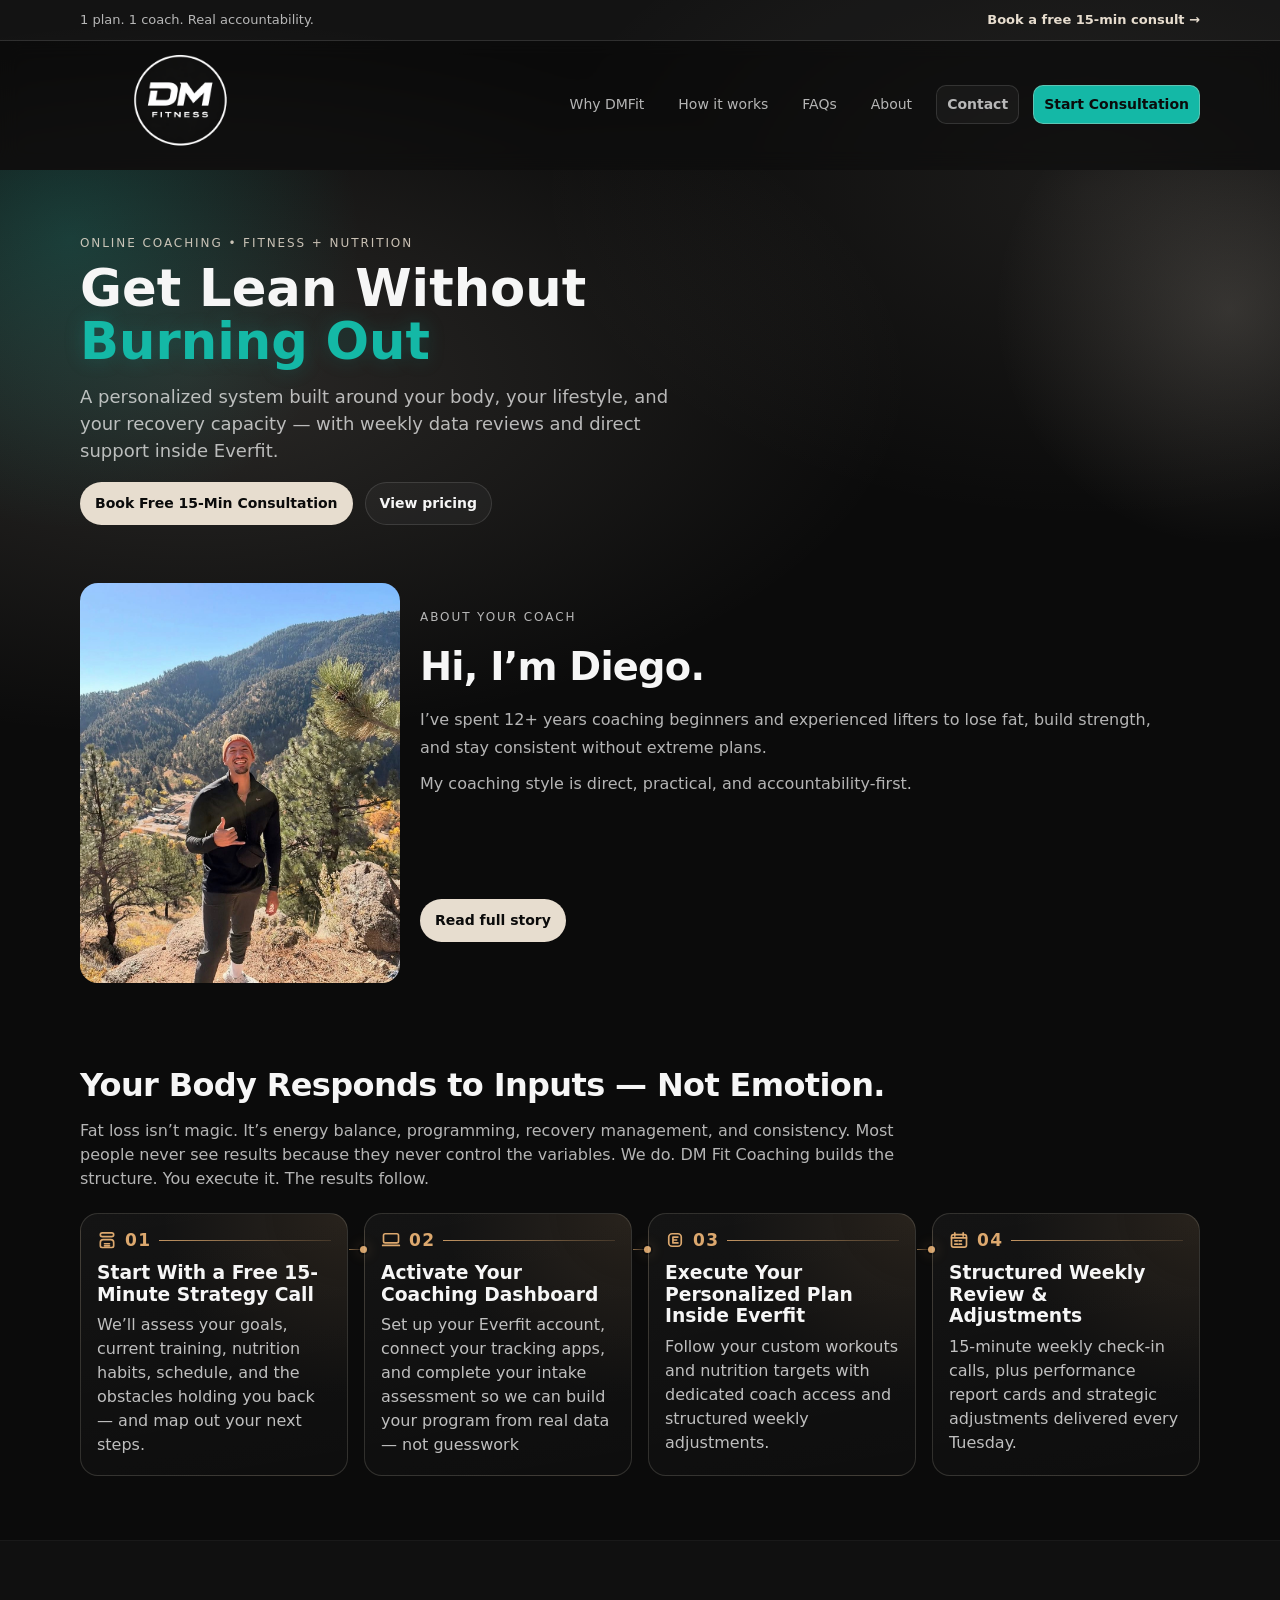
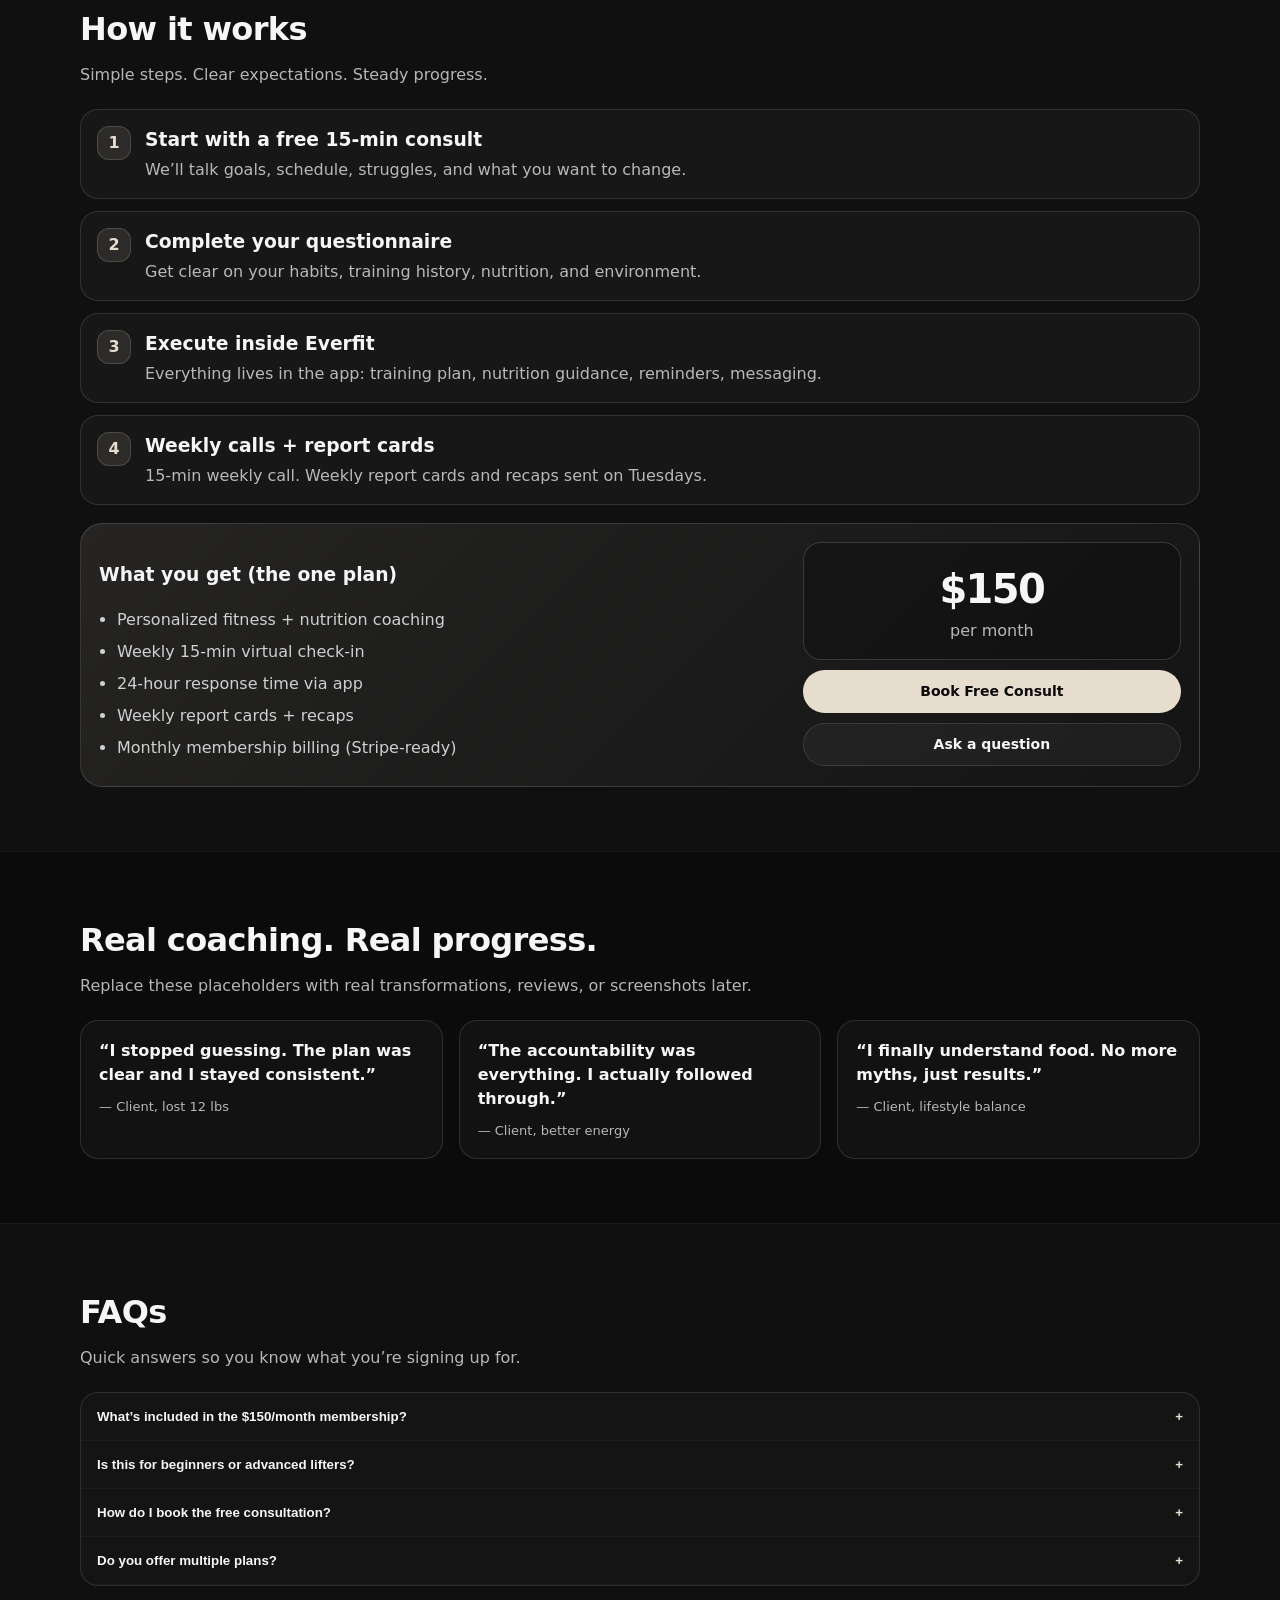
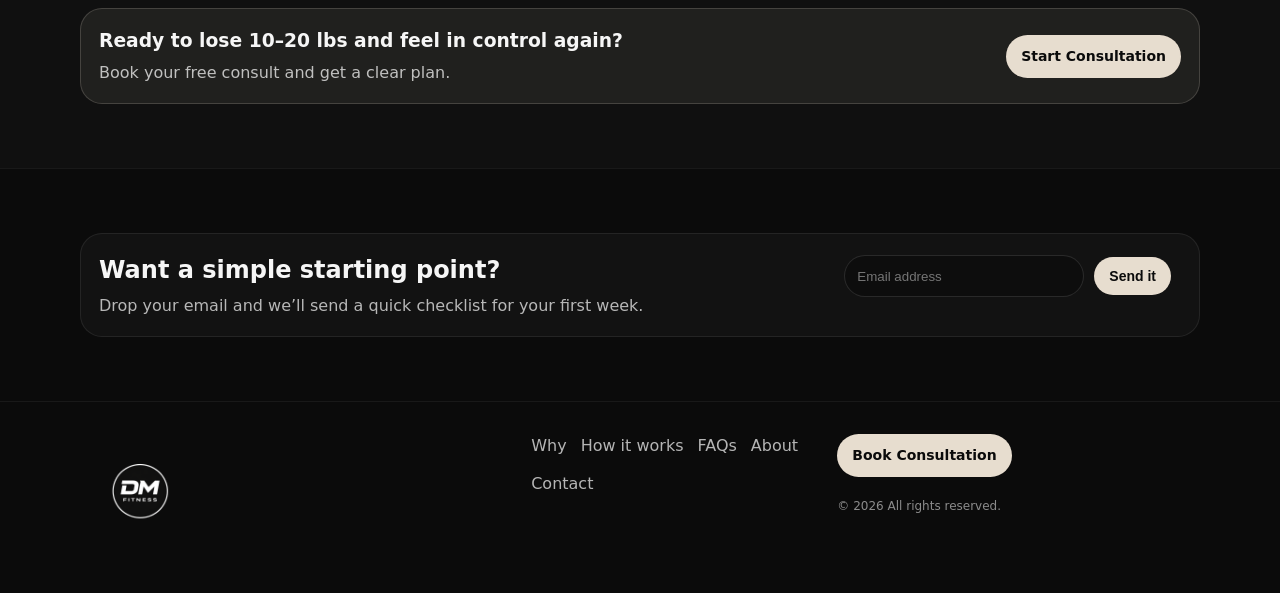
==== commit d77f7213: "changed-animation-why-section-mobile" ====
--- a/index.html
+++ b/index.html
@@ -155,36 +155,56 @@
           </p>
         </div>
 
-        <div class="cards">
+        <div class="cards cards--pillars">
           <article class="card">
-            <svg class="w-6 h-6 text-gray-800 dark:text-white" aria-hidden="true" xmlns="http://www.w3.org/2000/svg" width="24" height="24" fill="none" viewBox="0 0 24 24">
-            <path stroke="currentColor" stroke-linecap="round" stroke-linejoin="round" stroke-width="2" d="m4 12 2.66667-1 2.66666 1L12 11l2.6667 1 2.6666-1L20 12m-1 5H5v1c0 1.1046.89543 2 2 2h10c1.1046 0 2-.8954 2-2v-1ZM5 9.00003h14v-1c0-2.20914-1.7909-4-4-4H9c-2.20914 0-4 1.79086-4 4v1ZM18.5 14h-13c-.82843 0-1.5.6716-1.5 1.5 0 .8285.67157 1.5 1.5 1.5h13c.8284 0 1.5-.6715 1.5-1.5 0-.8284-.6716-1.5-1.5-1.5Z"/>
-            </svg>
+            <div class="pillarTop">
+              <svg aria-hidden="true" xmlns="http://www.w3.org/2000/svg" width="24" height="24" fill="none" viewBox="0 0 24 24">
+                <rect x="4" y="3.5" width="16" height="4.5" rx="2.25" stroke="currentColor" stroke-width="2"/>
+                <path stroke="currentColor" stroke-linecap="round" stroke-linejoin="round" stroke-width="2" d="M4 15a3.5 3.5 0 0 1 3.5-3.5h9A3.5 3.5 0 0 1 20 15v4a2 2 0 0 1-2 2H6a2 2 0 0 1-2-2v-4Z"/>
+                <path stroke="currentColor" stroke-linecap="round" stroke-width="2" d="M9 16.5h6M9 19h6"/>
+              </svg>
+              <span class="pillarNum">01</span>
+              <span class="pillarLine"></span>
+            </div>
 
             <h3>Start With a Free 15-Minute Strategy Call</h3>
             <p>We’ll assess your goals, current training, nutrition habits, schedule, and the obstacles holding you back — and map out your next steps.</p>
           </article>
           <article class="card">
-            <svg class="w-6 h-6 text-gray-800 dark:text-white" aria-hidden="true" xmlns="http://www.w3.org/2000/svg" width="24" height="24" fill="none" viewBox="0 0 24 24">
-                <path stroke="currentColor" stroke-linejoin="round" stroke-width="2" d="m20.9532 11.7634-2.0523-2.05225-2.0523 2.05225 2.0523 2.0523 2.0523-2.0523Zm-1.3681-2.73651-4.1046-4.10457L12.06 8.3428l4.1046 4.1046 3.4205-3.42051Zm-4.1047 2.73651-2.7363-2.73638-8.20919 8.20918 2.73639 2.7364 8.2091-8.2092Z"/>
-                <path stroke="currentColor" stroke-linejoin="round" stroke-width="2" d="m12.9306 3.74083 1.8658 1.86571-2.0523 2.05229-1.5548-1.55476c-.995-.99505-3.23389-.49753-3.91799.18657l2.73639-2.73639c.6841-.68409 1.9901-.74628 2.9229.18658Z"/>
-            </svg>
+            <div class="pillarTop">
+              <svg aria-hidden="true" xmlns="http://www.w3.org/2000/svg" width="24" height="24" fill="none" viewBox="0 0 24 24">
+                <rect x="3" y="4.5" width="18" height="11" rx="2" stroke="currentColor" stroke-width="2"/>
+                <path stroke="currentColor" stroke-linecap="round" stroke-width="2" d="M2 18.5h20M9.5 18.5h5"/>
+              </svg>
+              <span class="pillarNum">02</span>
+              <span class="pillarLine"></span>
+            </div>
 
             <h3>Activate Your Coaching Dashboard</h3>
             <p>Set up your Everfit account, connect your tracking apps, and complete your intake assessment so we can build your program from real data — not guesswork</p>
           </article>
           <article class="card">
-            <svg class="w-6 h-6 text-gray-800 dark:text-white" aria-hidden="true" xmlns="http://www.w3.org/2000/svg" width="24" height="24" fill="none" viewBox="0 0 24 24">
-              <path stroke="currentColor" stroke-linecap="round" stroke-linejoin="round" stroke-width="2" d="M5 14v7M5 4.971v9.541c5.6-5.538 8.4 2.64 14-.086v-9.54C13.4 7.61 10.6-.568 5 4.97Z"/>
-            </svg>
+            <div class="pillarTop">
+              <svg aria-hidden="true" xmlns="http://www.w3.org/2000/svg" width="24" height="24" fill="none" viewBox="0 0 24 24">
+                <rect x="4.5" y="4.5" width="15" height="15" rx="4" stroke="currentColor" stroke-width="2"/>
+                <path stroke="currentColor" stroke-linecap="round" stroke-linejoin="round" stroke-width="2" d="M15.5 8.5h-6v7h6M9.5 12h4.5"/>
+              </svg>
+              <span class="pillarNum">03</span>
+              <span class="pillarLine"></span>
+            </div>
 
             <h3>Execute Your Personalized Plan Inside Everfit</h3>
             <p>Follow your custom workouts and nutrition targets with dedicated coach access and structured weekly adjustments.</p>
           </article>
            <article class="card">
-            <svg class="w-6 h-6 text-gray-800 dark:text-white" aria-hidden="true" xmlns="http://www.w3.org/2000/svg" width="24" height="24" fill="none" viewBox="0 0 24 24">
-              <path stroke="currentColor" stroke-linecap="round" stroke-linejoin="round" stroke-width="2" d="M5 14v7M5 4.971v9.541c5.6-5.538 8.4 2.64 14-.086v-9.54C13.4 7.61 10.6-.568 5 4.97Z"/>
-            </svg>
+            <div class="pillarTop">
+              <svg aria-hidden="true" xmlns="http://www.w3.org/2000/svg" width="24" height="24" fill="none" viewBox="0 0 24 24">
+                <rect x="3" y="5.5" width="18" height="15" rx="2.5" stroke="currentColor" stroke-width="2"/>
+                <path stroke="currentColor" stroke-linecap="round" stroke-width="2" d="M7 3.5v4M17 3.5v4M3 9.5h18M7 13h3M12 13h3M7 17h3M12 17h3"/>
+              </svg>
+              <span class="pillarNum">04</span>
+              <span class="pillarLine"></span>
+            </div>
 
             <h3>Structured Weekly Review & Adjustments</h3>
             <p>15-minute weekly check-in calls, plus performance report cards and strategic adjustments delivered every Tuesday.</p>
--- a/styles.css
+++ b/styles.css
@@ -606,23 +606,98 @@
 .card p{ margin: 0; color: var(--muted); }
 .card--flat{ background: rgba(255,255,255,.02); }
 
-/* Why section alternating reveal */
+/* Pillar cards (index why section) */
+.cards--pillars{
+  --pillar-gap: 16px;
+  grid-template-columns: repeat(4, minmax(0, 1fr));
+  gap: var(--pillar-gap);
+}
+#why .cards--pillars .card{
+  position: relative;
+  overflow: visible;
+  padding: 16px 16px 18px;
+  border-radius: 18px;
+  border: 1px solid rgba(231,221,207,.16);
+  background:
+    radial-gradient(120% 120% at 100% 0%, rgba(231,176,115,.10), transparent 58%),
+    linear-gradient(170deg, rgba(255,255,255,.04), rgba(255,255,255,.015));
+}
+#why .cards--pillars .card h3{
+  margin: 0 0 8px;
+  line-height: 1.15;
+}
+#why .cards--pillars .card p{
+  color: rgba(246,246,246,.76);
+}
+#why .cards--pillars .card:not(:last-child)::after{
+  content: "";
+  position: absolute;
+  top: 35px;
+  left: calc(100% + 2px);
+  width: calc(var(--pillar-gap) - 4px);
+  height: 1px;
+  background: linear-gradient(90deg, rgba(231,176,115,.56), rgba(231,176,115,.14));
+}
+#why .cards--pillars .card:not(:last-child)::before{
+  content: "";
+  position: absolute;
+  top: 32px;
+  left: calc(100% + var(--pillar-gap) - 3px);
+  width: 7px;
+  height: 7px;
+  border-radius: 999px;
+  background: rgba(231,176,115,.92);
+  box-shadow: 0 0 0 2px rgba(11,11,11,.88), 0 0 14px rgba(231,176,115,.44);
+}
+.pillarTop{
+  display:flex;
+  align-items:center;
+  gap: 8px;
+  margin-bottom: 12px;
+  color: rgba(231,176,115,.95);
+}
+.pillarTop svg{
+  width: 20px;
+  height: 20px;
+  color: currentColor;
+  flex: 0 0 auto;
+}
+.pillarNum{
+  font-size: 17px;
+  line-height: 1;
+  font-weight: 900;
+  letter-spacing: .08em;
+}
+.pillarLine{
+  height: 1px;
+  flex: 1;
+  background: linear-gradient(90deg, rgba(231,176,115,.82), rgba(231,176,115,.16));
+}
+
+/* Why section reveal */
 #why .cards .card{
-  --why-shift: -60px;
+  --why-x: -60px;
+  --why-y: 0px;
   --why-delay: 0ms;
 }
 #why .cards .card:nth-child(even){
-  --why-shift: 60px;
+  --why-x: 60px;
 }
 .has-js #why .cards .card{
   opacity: 0;
-  transform: translateX(var(--why-shift));
+  transform: translate(var(--why-x), var(--why-y));
 }
 #why .cards .card.isVisible{
   opacity: 1;
-  transform: translateX(0);
-  transition: opacity .6s ease-out, transform .6s ease-out;
+  transform: translate(0, 0);
+  transition: opacity .58s ease-out, transform .58s ease-out;
   transition-delay: var(--why-delay);
+}
+@media (min-width: 981px){
+  #why .cards--pillars .card{
+    --why-x: 0px;
+    --why-y: 14px;
+  }
 }
 
 /* Steps */
@@ -1011,6 +1086,16 @@
 }
 .footer__cta{ display:grid; gap: 10px; justify-items:start; }
 
+@media (max-width: 1200px){
+  .cards--pillars{
+    grid-template-columns: repeat(2, minmax(0, 1fr));
+  }
+  #why .cards--pillars .card::before,
+  #why .cards--pillars .card::after{
+    display:none;
+  }
+}
+
 /* Responsive */
 @media (max-width: 980px){
   .nav{ display:none; }
@@ -1022,6 +1107,29 @@
   .aboutSnap__media{ width: min(100%, 260px); justify-self:start; }
   .plansGrid{ grid-template-columns: 1fr; }
   .cards{ grid-template-columns: 1fr; }
+  .cards--pillars{
+    gap: 34px;
+    justify-items: center;
+  }
+  #why .cards--pillars .card{
+    width: min(100%, 560px);
+    min-height: 190px;
+  }
+  #why .cards--pillars .card:not(:last-child)::after{
+    display:block;
+    top: calc(100% + 6px);
+    left: 50%;
+    transform: translateX(-50%);
+    width: 1px;
+    height: 22px;
+    background: linear-gradient(180deg, rgba(231,176,115,.58), rgba(231,176,115,.18));
+  }
+  #why .cards--pillars .card:not(:last-child)::before{
+    display:block;
+    top: calc(100% + 28px);
+    left: 50%;
+    transform: translateX(-50%);
+  }
   .stories{ grid-template-columns: 1fr; }
   .callout{ grid-template-columns: 1fr; }
   .contactGrid{ grid-template-columns: 1fr; }
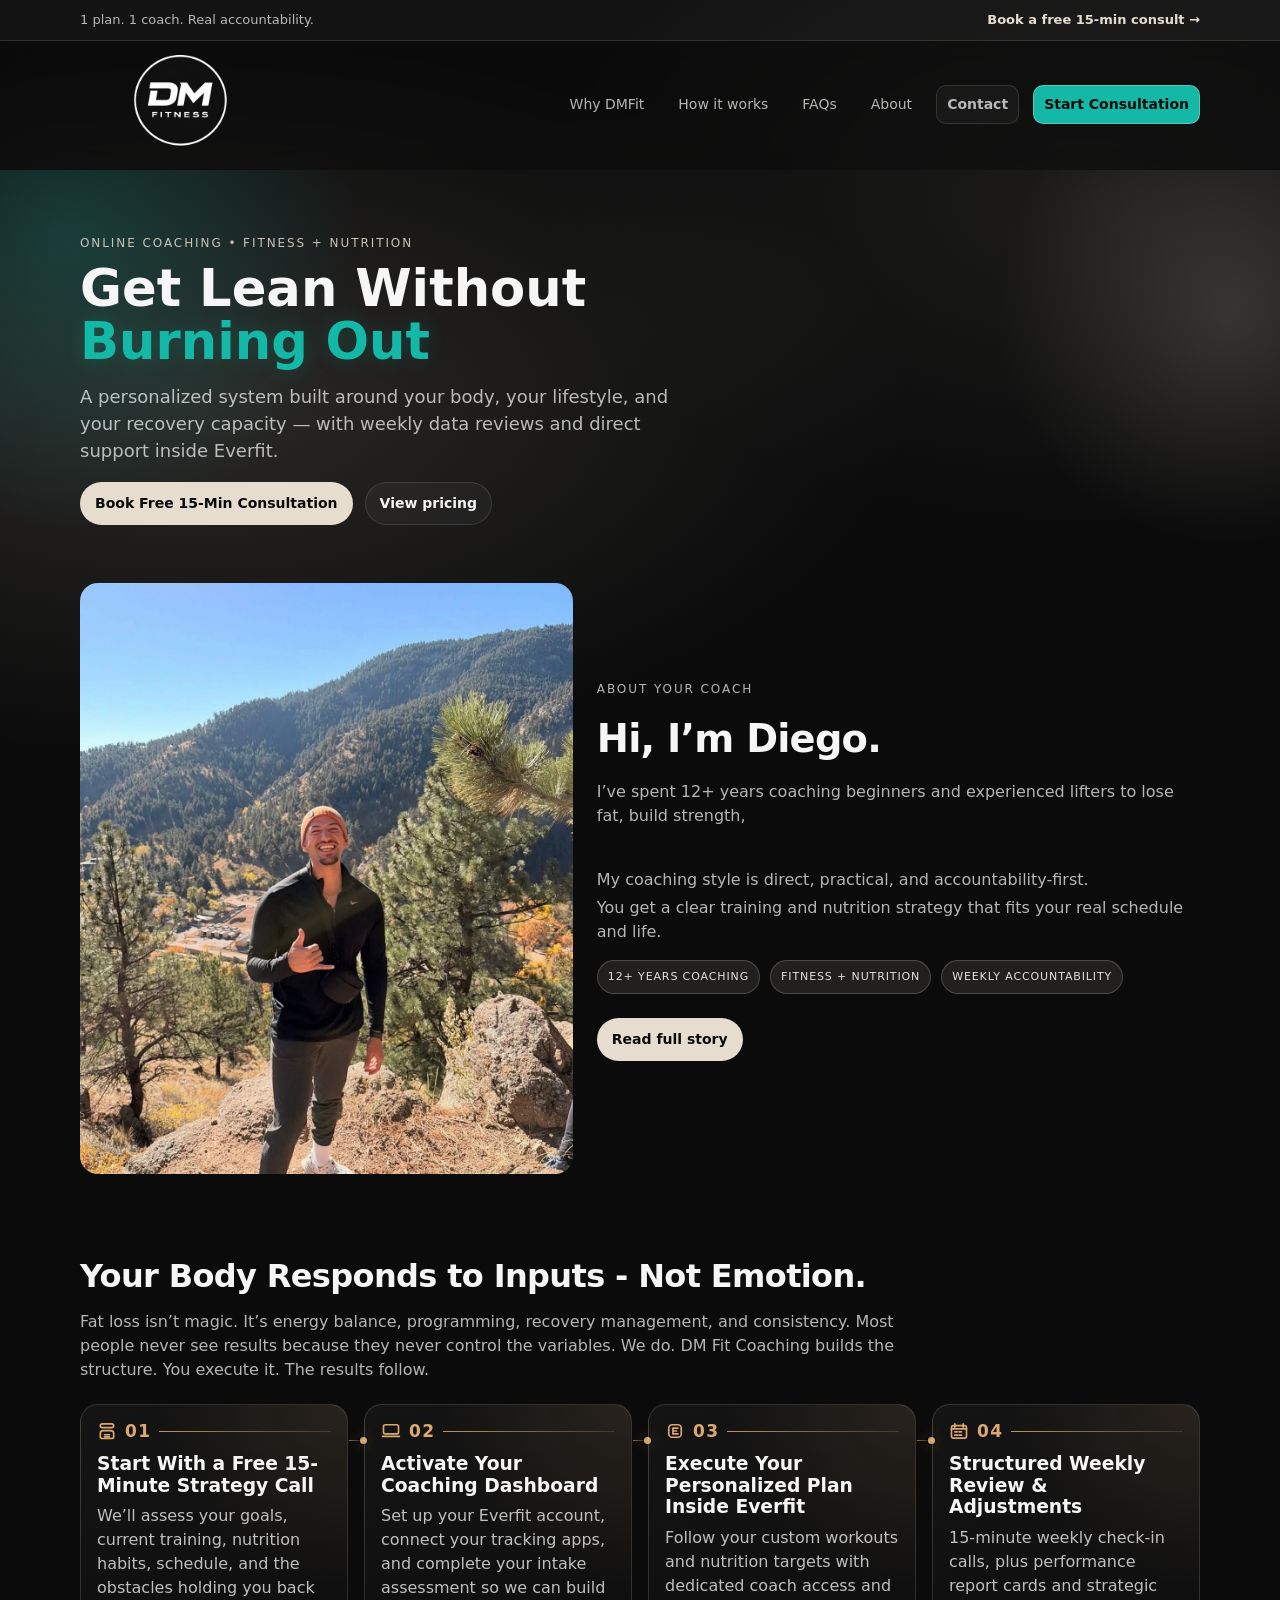
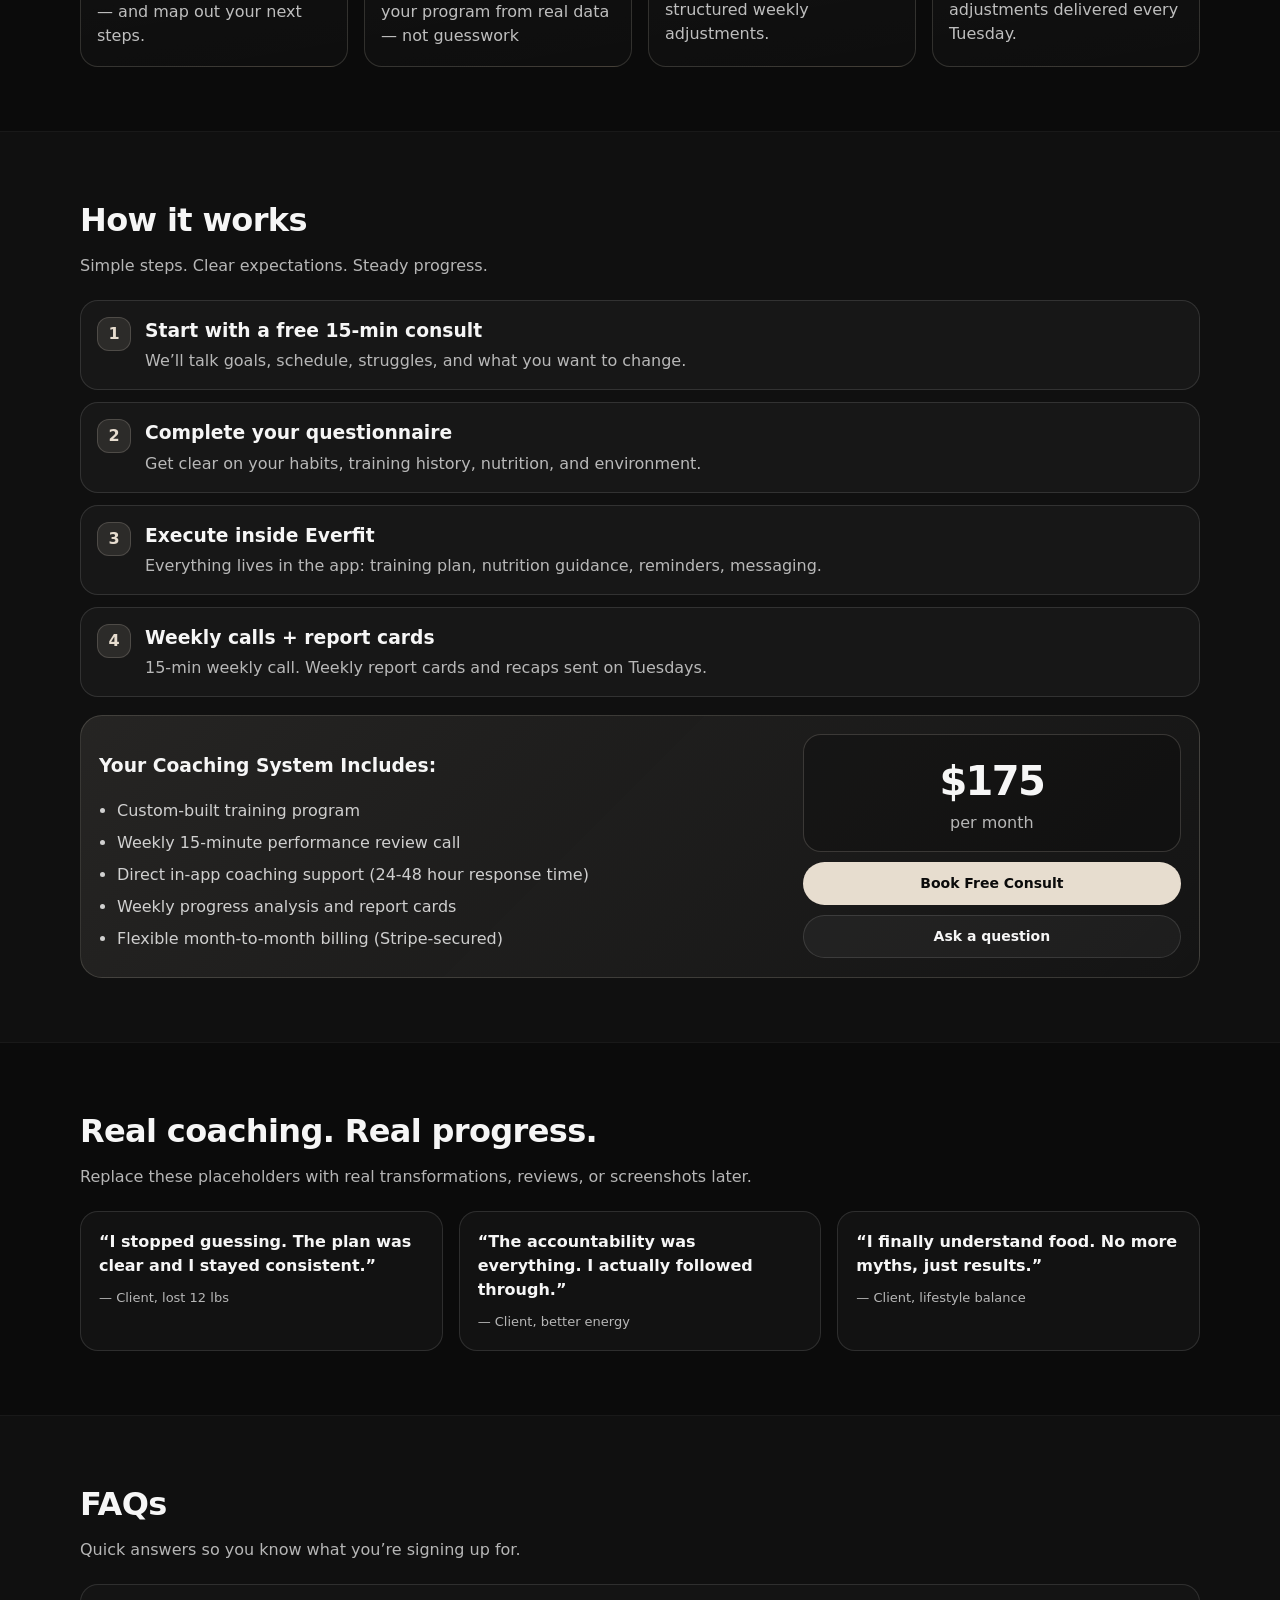
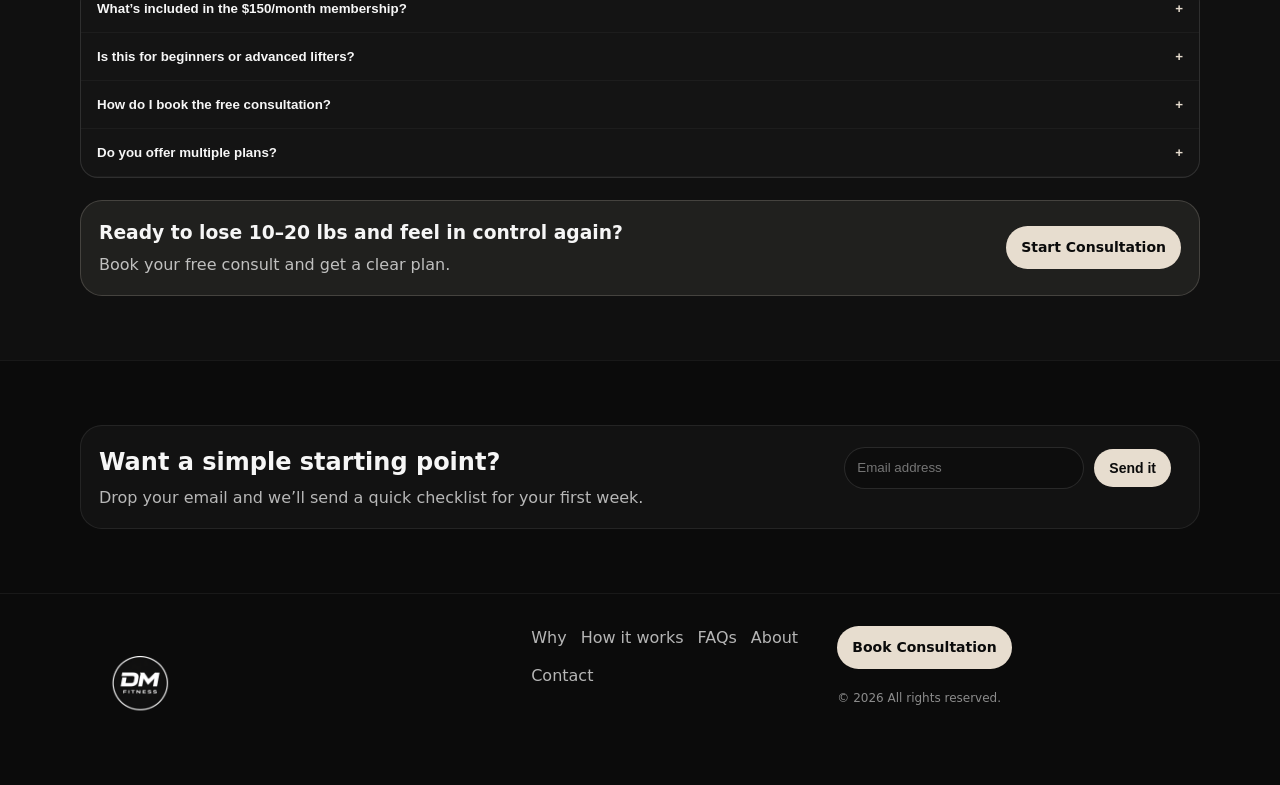
==== commit cae92971: "added-copy-animation-header-card" ====
--- a/index.html
+++ b/index.html
@@ -145,7 +145,7 @@
     <section class="section" id="why">
       <div class="container">
         <div class="section__head">
-          <h2>Your Body Responds to Inputs — Not Emotion.</h2>
+          <h2>Your Body Responds to Inputs - Not Emotion.</h2>
           <p>
          Fat loss isn’t magic.
 It’s energy balance, programming, recovery management, and consistency.
@@ -257,18 +257,18 @@
 
         <div class="callout">
           <div>
-            <h3>What you get (the one plan)</h3>
+            <h3>Your Coaching System Includes:</h3>
             <ul class="checklist">
-              <li>Personalized fitness + nutrition coaching</li>
-              <li>Weekly 15-min virtual check-in</li>
-              <li>24-hour response time via app</li>
-              <li>Weekly report cards + recaps</li>
-              <li>Monthly membership billing (Stripe-ready)</li>
+              <li>Custom-built training program</li>
+              <li>Weekly 15-minute performance review call</li>
+              <li>Direct in-app coaching support (24-48 hour response time)</li>
+              <li>Weekly progress analysis and report cards</li>
+              <li>Flexible month-to-month billing (Stripe-secured)</li>
             </ul>
           </div>
           <div class="callout__cta">
             <div class="priceTag">
-              <div class="priceTag__amount">$150</div>
+              <div class="priceTag__amount">$175</div>
               <div class="priceTag__term">per month</div>
             </div>
             <a class="btn btn--primary btn--wide" href="book.html">Book Free Consult</a>
--- a/styles.css
+++ b/styles.css
@@ -451,8 +451,8 @@
 }
 .aboutSnap__panel{
   display:grid;
-  grid-template-columns: minmax(240px, 320px) 1fr;
-  gap: 20px;
+  grid-template-columns: minmax(320px, 44%) 1fr;
+  gap: 24px;
   align-items:center;
   padding: 0;
   border: 0;
@@ -460,18 +460,26 @@
   box-shadow: none;
 }
 .aboutSnap__media{
-  width: min(100%, 320px);
-  aspect-ratio: 4 / 5;
+  width: 100%;
+  max-width: none;
+  aspect-ratio: 5 / 6;
   border-radius: var(--radius);
   overflow:hidden;
   border: 0;
-  justify-self:start;
+  justify-self:stretch;
 }
 .aboutSnap__media img{
   width: 100%;
   height: 100%;
   object-fit: cover;
   object-position: center;
+  transform: scale(1);
+  transition: transform .28s ease;
+}
+@media (hover: hover){
+  .aboutSnap__media:hover img{
+    transform: scale(1.03);
+  }
 }
 .aboutSnap__copy{
   display:grid;
@@ -565,6 +573,22 @@
 }
 .aboutSnap .aboutSnap__copy .hero__cta .btn--primary[data-about-reveal].isVisible{
   animation: aboutSnapPulse .66s ease-out 1 260ms;
+}
+
+/* Why section head reveal */
+.has-js #why .section__head h2,
+.has-js #why .section__head p{
+  opacity: 0;
+  transform: translateY(14px);
+}
+#why .section__head h2.isVisible,
+#why .section__head p.isVisible{
+  opacity: 1;
+  transform: translateY(0);
+  transition: opacity .42s ease, transform .42s ease;
+}
+#why .section__head p.isVisible{
+  transition-delay: 95ms;
 }
 
 /* Sections */
@@ -1104,7 +1128,7 @@
 
   .hero__grid{ grid-template-columns: 1fr; }
   .aboutSnap__panel{ grid-template-columns: 1fr; padding: 0; }
-  .aboutSnap__media{ width: min(100%, 260px); justify-self:start; }
+  .aboutSnap__media{ width: 100%; max-width: none; justify-self:stretch; }
   .plansGrid{ grid-template-columns: 1fr; }
   .cards{ grid-template-columns: 1fr; }
   .cards--pillars{
@@ -1168,6 +1192,13 @@
     transition: none;
     animation: none;
   }
+  #why .section__head h2,
+  #why .section__head p{
+    opacity: 1;
+    transform: none;
+    transition: none;
+    animation: none;
+  }
   #why .cards .card{
     opacity: 1;
     transform: none;
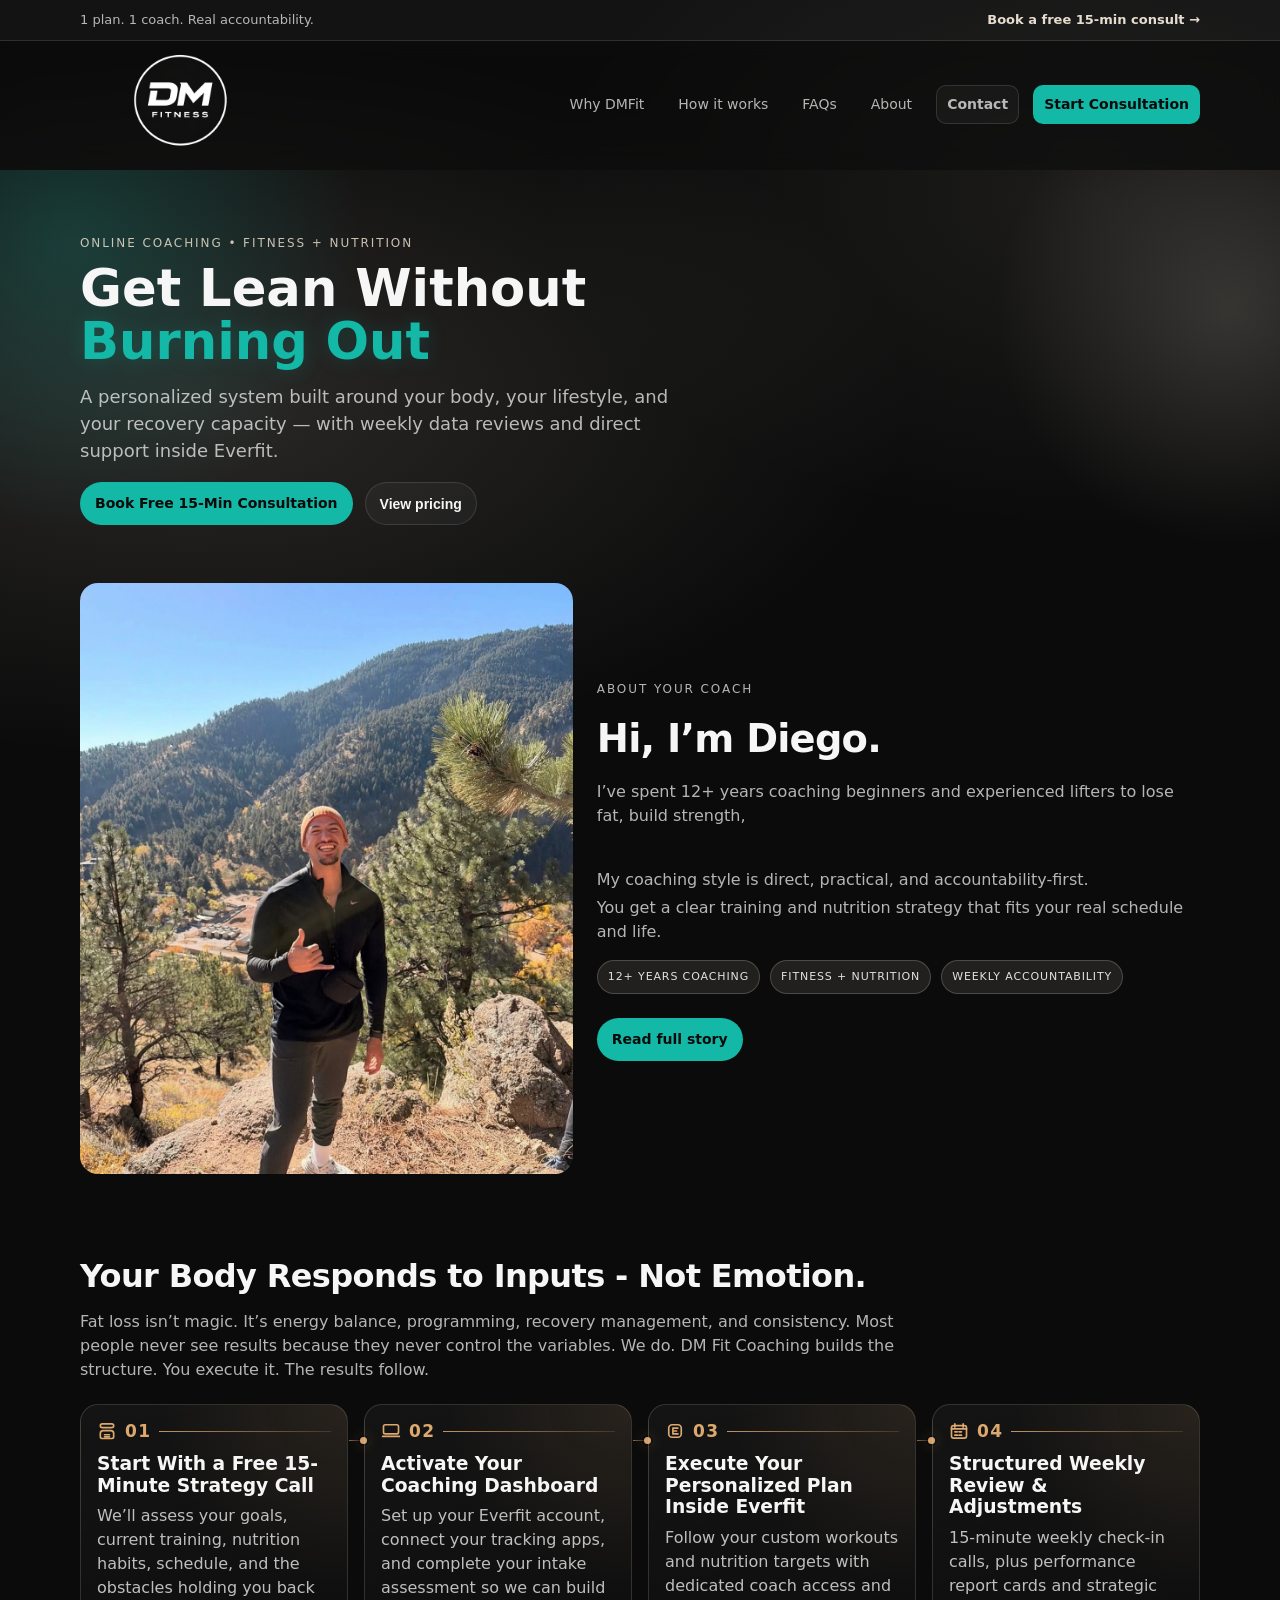
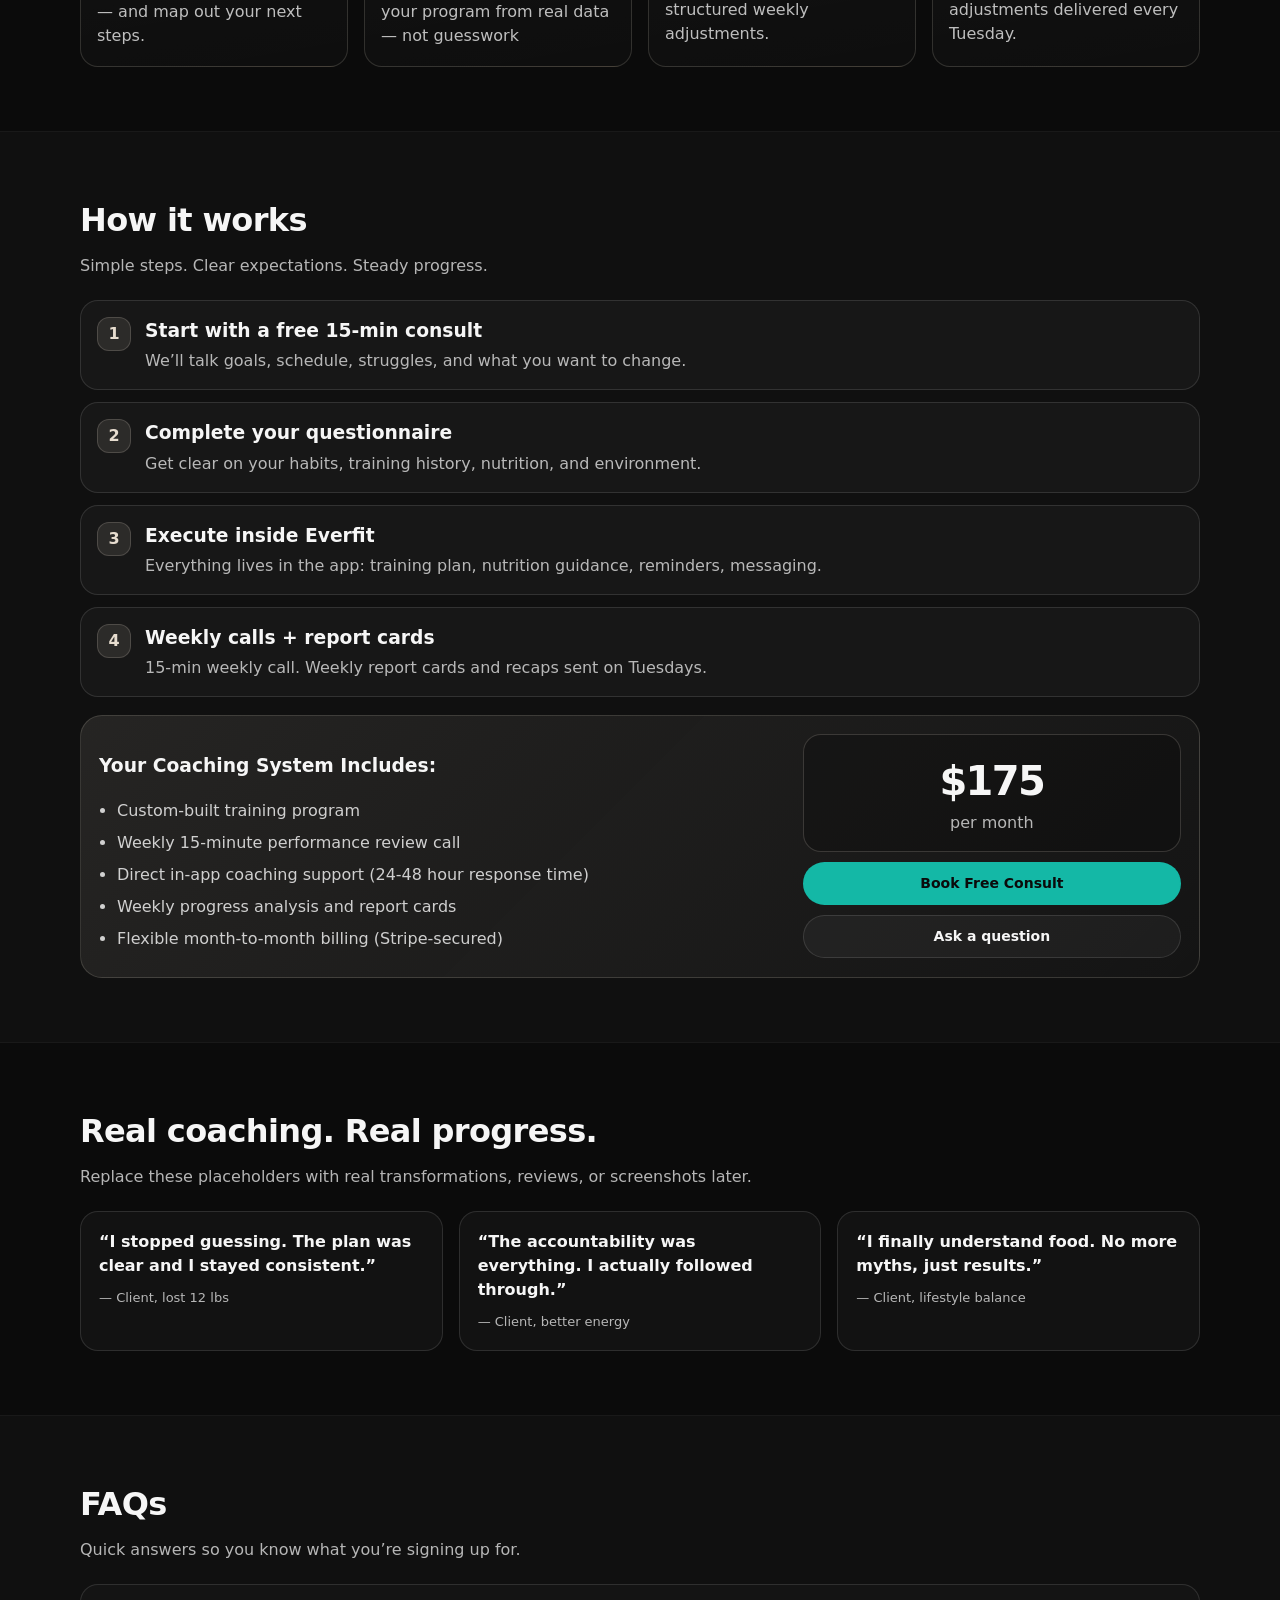
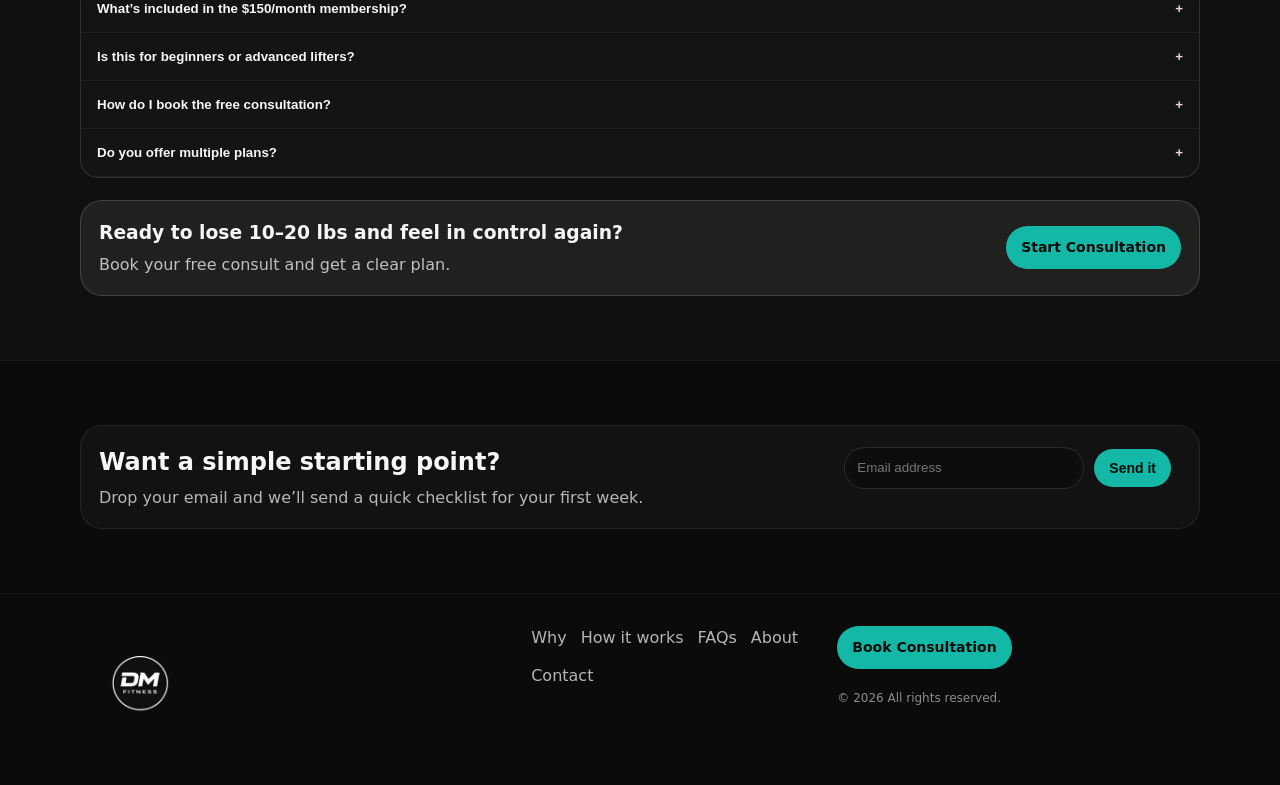
==== commit 6cdb2cc9: "changed-button-color" ====
--- a/index.html
+++ b/index.html
@@ -63,7 +63,7 @@
 
           <div class="hero__cta">
             <a class="btn btn--primary" href="book.html">Book Free 15-Min Consultation</a>
-            <a class="btn btn--ghost" id="openPricing" href="/pricing.html">View pricing</a>
+            <button class="btn btn--ghost" id="openPricing" type="button">View pricing</button>
           </div>
 
 
@@ -388,14 +388,15 @@
         <div class="pricingCard">
           <div class="pricingCard__top">
             <h4>DM Fit Coaching Membership</h4>
-            <p class="pricingCard__price">$150 <span>/ month</span></p>
+            <p class="pricingCard__price">$175 <span>/ month</span></p>
           </div>
           <ul class="checklist">
-            <li>Fitness + nutrition coaching</li>
-            <li>Weekly 15-min virtual call</li>
-            <li>Support via Everfit app</li>
-            <li>24-hr response time</li>
-            <li>Weekly report cards + recaps (Tuesdays)</li>
+            <li>Custom-built training program</li>
+            <li>Precision macro guidance</li>
+            <li>Weekly 15-minute performance review call</li>
+            <li>Direct in-app coaching support</li>
+            <li>Weekly progress analysis and report cards</li>
+            <li>Flexible month-to-month billing (Stripe-secured)</li>
           </ul>
           <a class="btn btn--primary btn--wide" href="book.html">Book Free Consult</a>
         </div>
--- a/styles.css
+++ b/styles.css
@@ -8,6 +8,8 @@
   /* Beige accent */
   --accent: #e7ddcf;
   --accent2: rgba(231,221,207,.16);
+  --brand: #14B8A6;
+  --brandHover: #2DD4BF;
 
   --shadow: 0 18px 60px rgba(0,0,0,.45);
   --radius: 18px;
@@ -262,19 +264,19 @@
   cursor: pointer;
 }
 .btn--primary{
-  background: var(--accent);
+  background: var(--brand);
   color: #0b0b0b;
-  border-color: rgba(231,221,207,.35);
+  border-color: rgba(20,184,166,.35);
 }
 .btn--top-button{
     color: #0b0b0b !important;
-    background: #14B8A6;
-    border-color: rgba(231,221,207,.35);
+    background: var(--brand);
+    border-color: rgba(20,184,166,.35);
 }
 .btn--top-button:hover{
-    background: #2DD4BF !important;
-}
-.btn--primary:hover{ filter: brightness(.97); }
+    background: var(--brandHover) !important;
+}
+.btn--primary:hover{ background: var(--brandHover); }
 .btn--ghost{
   background: rgba(255,255,255,.04);
   border-color: var(--line);
@@ -1029,12 +1031,17 @@
   inset: 0;
   display:none;
   z-index: 100;
-}
-.modal.isOpen{ display:block; }
+  pointer-events: none;
+}
+.modal.isVisible{ display:block; }
+.modal.isOpen{ pointer-events: auto; }
+.modal.isClosing{ pointer-events: none; }
 .modal__backdrop{
   position:absolute;
   inset:0;
   background: rgba(0,0,0,.62);
+  opacity: 0;
+  transition: opacity .24s ease;
 }
 .modal__panel{
   position: relative;
@@ -1045,6 +1052,18 @@
   background: rgba(12,12,12,.96);
   box-shadow: var(--shadow);
   overflow:hidden;
+  transform-origin: center 20%;
+  will-change: transform, opacity;
+  opacity: 0;
+  transform: translateY(20px) scale(.88);
+  transition: opacity .26s ease, transform .34s cubic-bezier(.16,.8,.2,1);
+}
+.modal.isOpen .modal__backdrop{
+  opacity: 1;
+}
+.modal.isOpen .modal__panel{
+  opacity: 1;
+  transform: translateY(0) scale(1);
 }
 .modal__head{
   display:flex;
@@ -1204,4 +1223,8 @@
     transform: none;
     transition: none;
   }
-}
+  .modal__backdrop,
+  .modal__panel{
+    transition: none;
+  }
+}
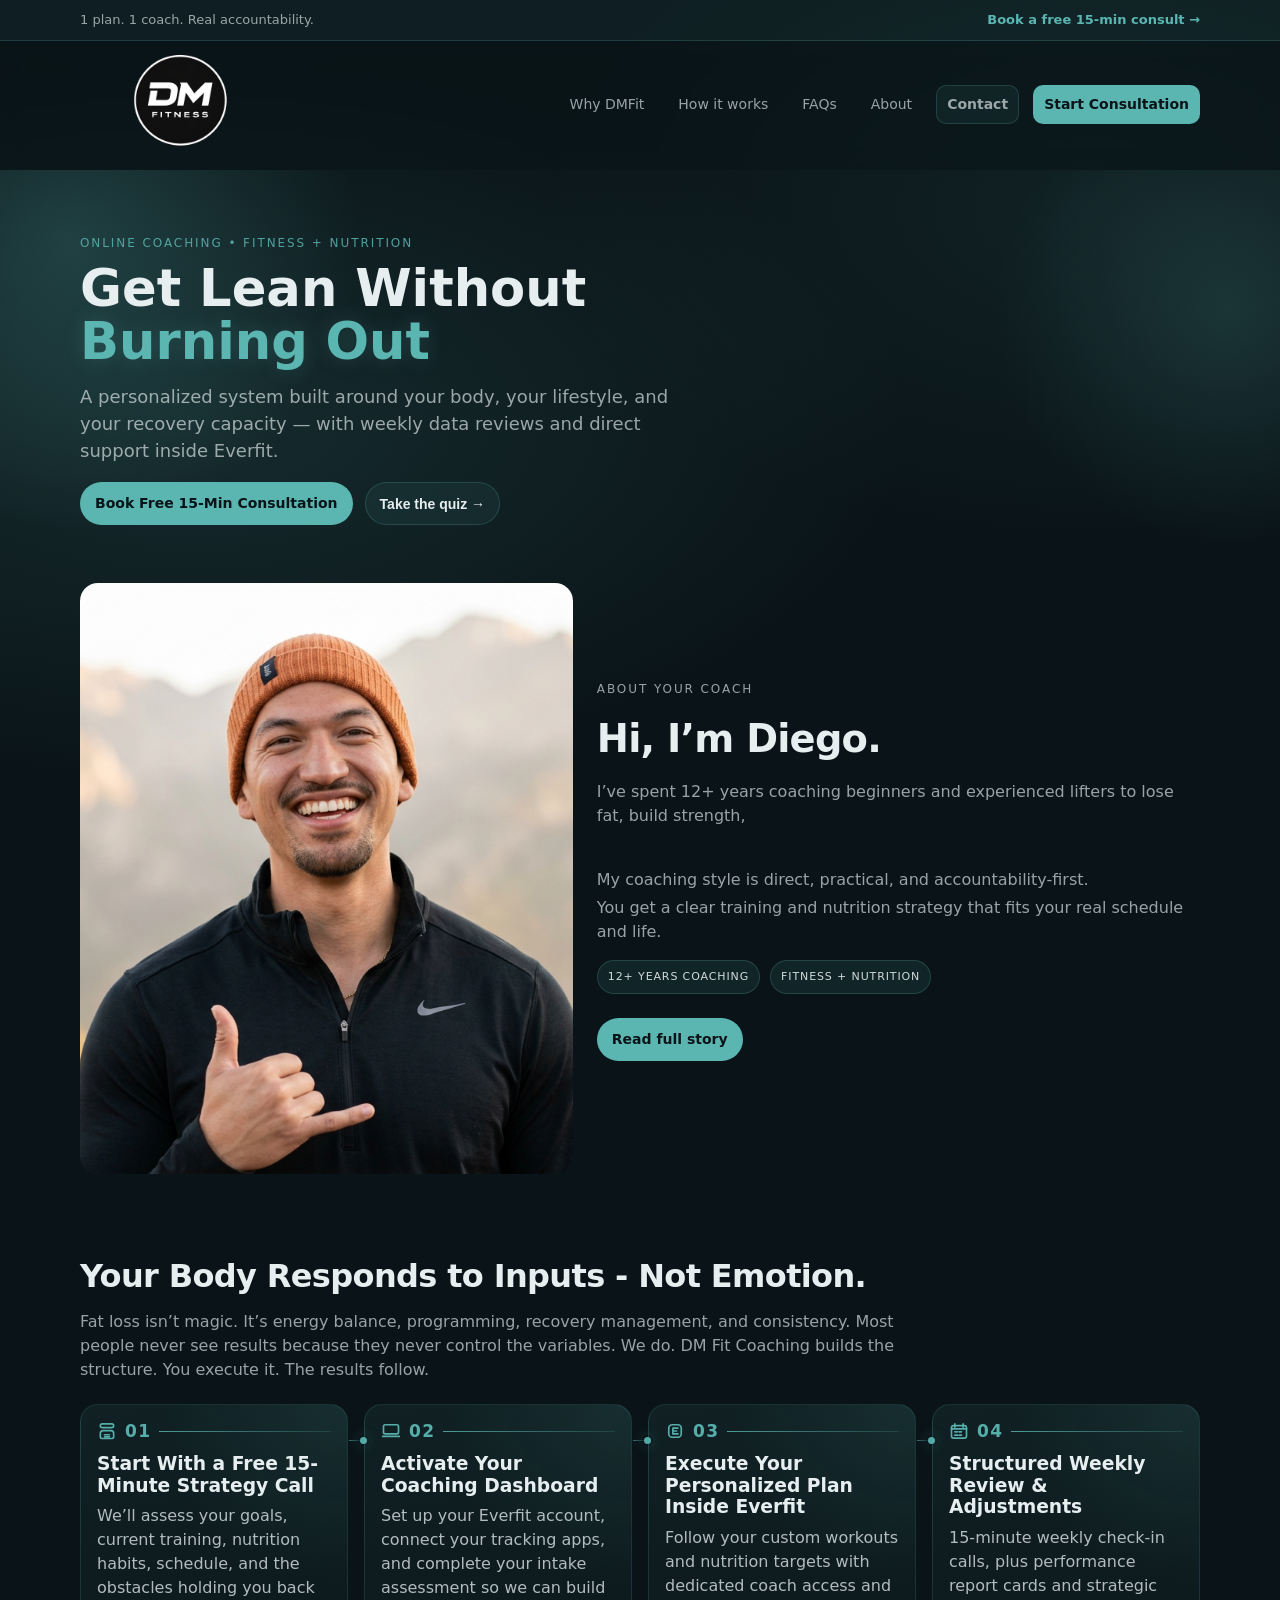
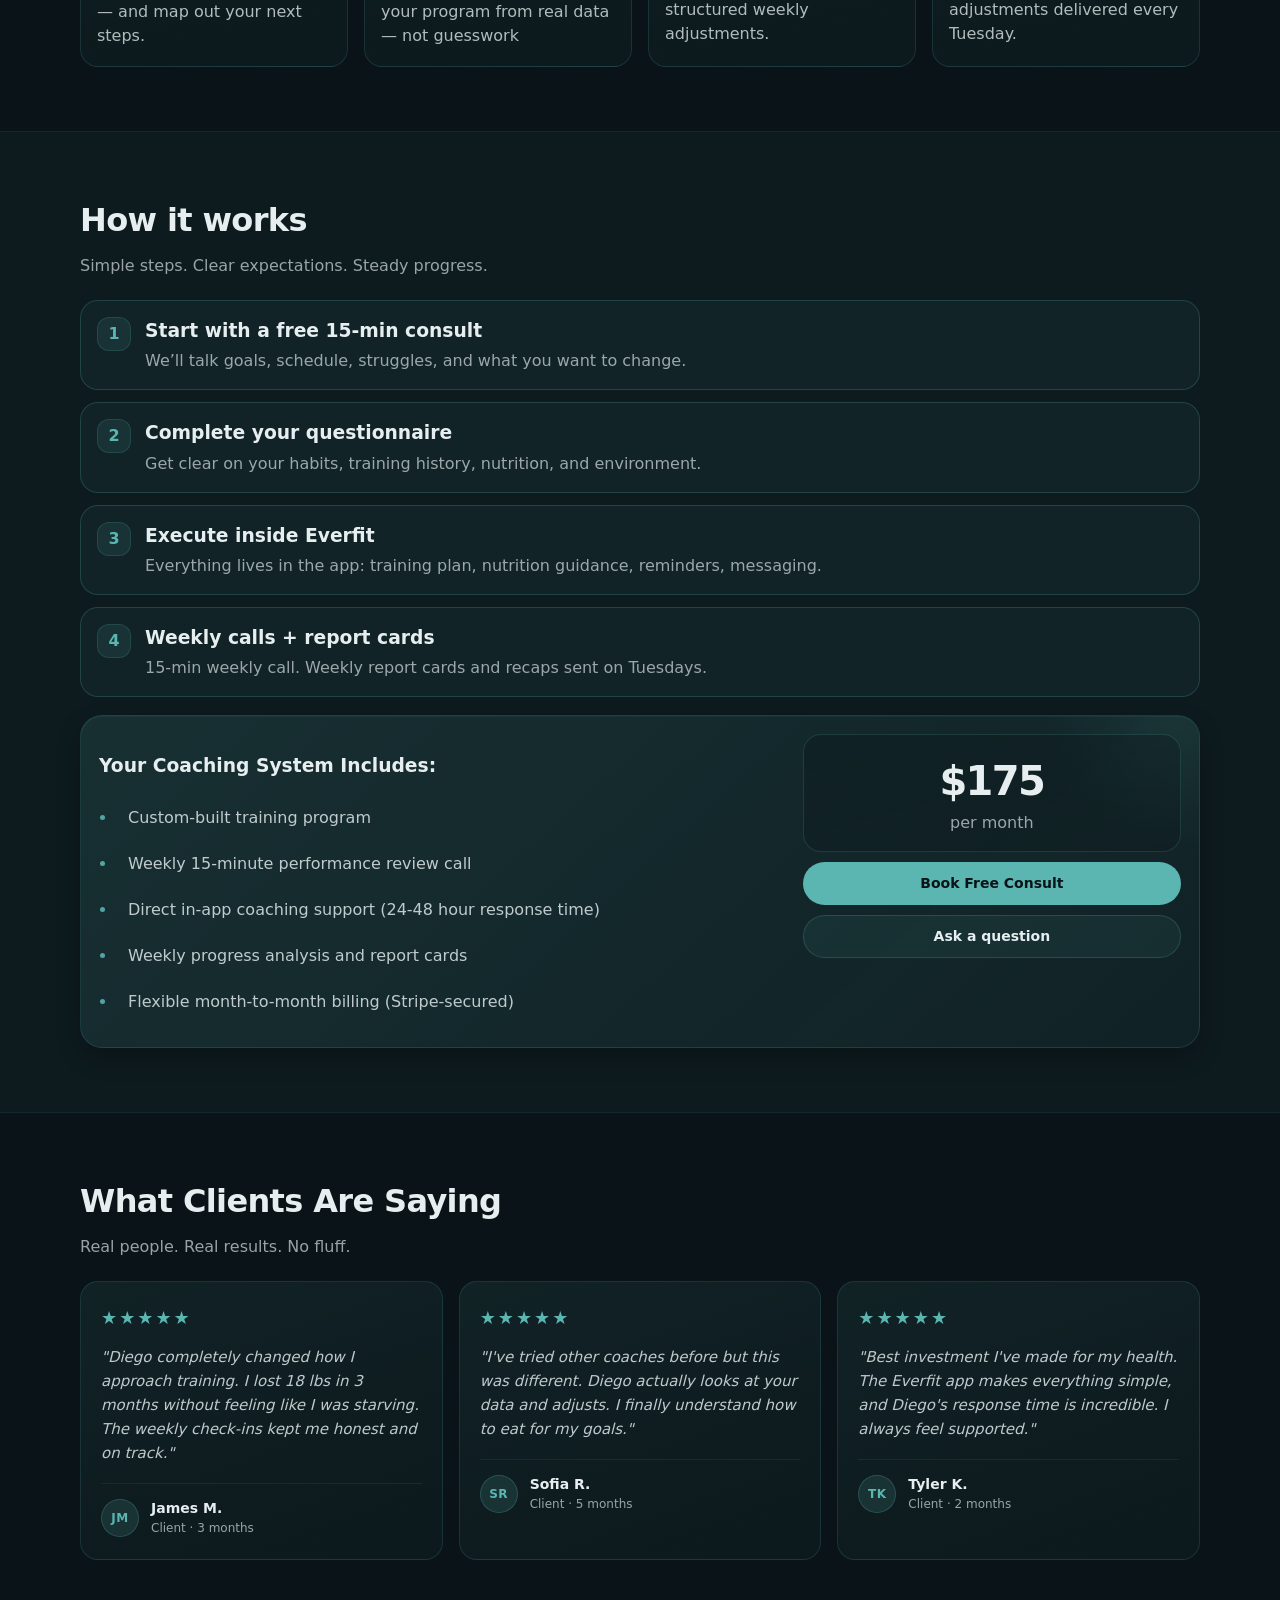
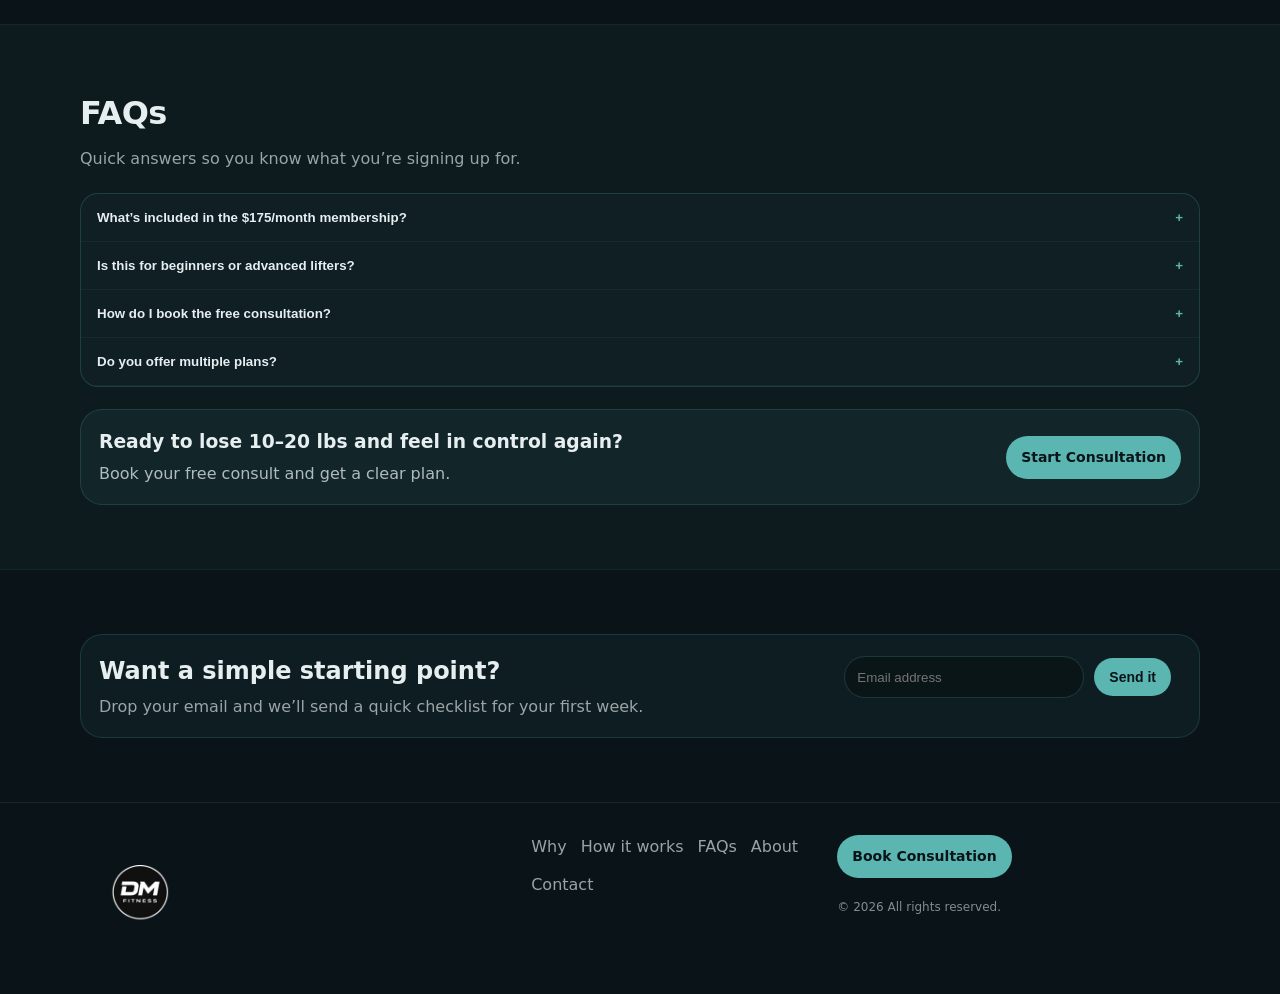
==== commit fd4a96ce: "added-about-changed-color-scheme" ====
--- a/index.html
+++ b/index.html
@@ -63,7 +63,7 @@
 
           <div class="hero__cta">
             <a class="btn btn--primary" href="book.html">Book Free 15-Min Consultation</a>
-            <button class="btn btn--ghost" id="openPricing" type="button">View pricing</button>
+            <button class="btn btn--ghost" id="openQuiz" type="button">Take the quiz →</button>
           </div>
 
 
@@ -112,7 +112,7 @@
       <div class="container">
         <article class="aboutSnap__panel">
           <div class="aboutSnap__media" data-about-reveal>
-            <img src="assests/diego-about-pic.jpg" alt="Coach Diego in a training session" />
+            <img src="assests/Diego-ai.png" alt="Coach Diego in a training session" />
           </div>
 
           <div class="aboutSnap__copy">
@@ -130,7 +130,6 @@
             <div class="aboutSnap__meta" data-about-reveal>
               <span>12+ years coaching</span>
               <span>Fitness + nutrition</span>
-              <span>Weekly accountability</span>
             </div>
 
             <div class="hero__cta">
@@ -278,27 +277,56 @@
       </div>
     </section>
 
-    <!-- Social proof / success -->
-    <section class="section" id="stories">
+    <!-- Reviews -->
+    <section class="section" id="reviews">
       <div class="container">
         <div class="section__head">
-          <h2>Real coaching. Real progress.</h2>
-          <p>Replace these placeholders with real transformations, reviews, or screenshots later.</p>
-        </div>
-
-        <div class="stories">
-          <a class="story" href="book.html">
-            <p class="story__quote">“I stopped guessing. The plan was clear and I stayed consistent.”</p>
-            <p class="story__meta">— Client, lost 12 lbs</p>
-          </a>
-          <a class="story" href="book.html">
-            <p class="story__quote">“The accountability was everything. I actually followed through.”</p>
-            <p class="story__meta">— Client, better energy</p>
-          </a>
-          <a class="story" href="book.html">
-            <p class="story__quote">“I finally understand food. No more myths, just results.”</p>
-            <p class="story__meta">— Client, lifestyle balance</p>
-          </a>
+          <h2>What Clients Are Saying</h2>
+          <p>Real people. Real results. No fluff.</p>
+        </div>
+
+        <div class="reviews__grid">
+          <article class="reviewCard">
+            <div class="reviewCard__stars" aria-label="5 out of 5 stars">★★★★★</div>
+            <blockquote class="reviewCard__quote">
+              "Diego completely changed how I approach training. I lost 18 lbs in 3 months without feeling like I was starving. The weekly check-ins kept me honest and on track."
+            </blockquote>
+            <footer class="reviewCard__footer">
+              <div class="reviewCard__avatar">JM</div>
+              <div>
+                <div class="reviewCard__name">James M.</div>
+                <div class="reviewCard__meta">Client · 3 months</div>
+              </div>
+            </footer>
+          </article>
+
+          <article class="reviewCard">
+            <div class="reviewCard__stars" aria-label="5 out of 5 stars">★★★★★</div>
+            <blockquote class="reviewCard__quote">
+              "I've tried other coaches before but this was different. Diego actually looks at your data and adjusts. I finally understand how to eat for my goals."
+            </blockquote>
+            <footer class="reviewCard__footer">
+              <div class="reviewCard__avatar">SR</div>
+              <div>
+                <div class="reviewCard__name">Sofia R.</div>
+                <div class="reviewCard__meta">Client · 5 months</div>
+              </div>
+            </footer>
+          </article>
+
+          <article class="reviewCard">
+            <div class="reviewCard__stars" aria-label="5 out of 5 stars">★★★★★</div>
+            <blockquote class="reviewCard__quote">
+              "Best investment I've made for my health. The Everfit app makes everything simple, and Diego's response time is incredible. I always feel supported."
+            </blockquote>
+            <footer class="reviewCard__footer">
+              <div class="reviewCard__avatar">TK</div>
+              <div>
+                <div class="reviewCard__name">Tyler K.</div>
+                <div class="reviewCard__meta">Client · 2 months</div>
+              </div>
+            </footer>
+          </article>
         </div>
       </div>
     </section>
@@ -313,7 +341,7 @@
 
         <div class="faq" data-accordion>
           <button class="faq__q" aria-expanded="false">
-            What’s included in the $150/month membership?
+            What’s included in the $175/month membership?
             <span class="faq__icon">+</span>
           </button>
           <div class="faq__a">
@@ -375,6 +403,78 @@
       </div>
     </section>
   </main>
+
+  <!-- Quiz modal -->
+  <div class="modal" id="quizModal" aria-hidden="true" role="dialog" aria-labelledby="quizTitle">
+    <div class="modal__backdrop" data-quiz-close></div>
+    <div class="modal__panel quiz__panel" role="document">
+      <div class="modal__head">
+        <div class="quiz__headInner">
+          <div class="quiz__progress" id="quizProgress" role="progressbar" aria-valuemin="0" aria-valuemax="100" aria-valuenow="0">
+            <div class="quiz__progressBar" id="quizProgressBar"></div>
+          </div>
+          <p class="quiz__stepLabel" id="quizStepLabel">Step 1 of 4</p>
+        </div>
+        <button class="iconBtn" aria-label="Close quiz" data-quiz-close>✕</button>
+      </div>
+
+      <div class="modal__body quiz__body">
+
+        <!-- Step 1 -->
+        <div class="quiz__step" data-step="1">
+          <h3 id="quizTitle" class="quiz__q">What's your primary goal right now?</h3>
+          <div class="quiz__options">
+            <button class="quiz__opt" data-next="2">🔥 Lose fat and get leaner</button>
+            <button class="quiz__opt" data-next="2">💪 Build muscle and get stronger</button>
+            <button class="quiz__opt" data-next="2">⚡ Both — lose fat and build muscle</button>
+            <button class="quiz__opt" data-next="2">🌱 Improve overall health and energy</button>
+          </div>
+        </div>
+
+        <!-- Step 2 -->
+        <div class="quiz__step" data-step="2" hidden>
+          <h3 class="quiz__q">How long have you been training consistently?</h3>
+          <div class="quiz__options">
+            <button class="quiz__opt" data-next="3">Just getting started</button>
+            <button class="quiz__opt" data-next="3">Less than 6 months</button>
+            <button class="quiz__opt" data-next="3">6 months – 2 years</button>
+            <button class="quiz__opt" data-next="3">2+ years but not seeing results</button>
+          </div>
+        </div>
+
+        <!-- Step 3 -->
+        <div class="quiz__step" data-step="3" hidden>
+          <h3 class="quiz__q">What's your biggest obstacle right now?</h3>
+          <div class="quiz__options">
+            <button class="quiz__opt" data-next="4">I don't know what to eat</button>
+            <button class="quiz__opt" data-next="4">I struggle to stay consistent</button>
+            <button class="quiz__opt" data-next="4">I train but don't see results</button>
+            <button class="quiz__opt" data-next="4">I don't have a clear plan</button>
+          </div>
+        </div>
+
+        <!-- Step 4 -->
+        <div class="quiz__step" data-step="4" hidden>
+          <h3 class="quiz__q">How ready are you to start?</h3>
+          <div class="quiz__options">
+            <button class="quiz__opt" data-next="result">Ready to start now</button>
+            <button class="quiz__opt" data-next="result">Within the next month</button>
+            <button class="quiz__opt" data-next="result">Just exploring my options</button>
+          </div>
+        </div>
+
+        <!-- Result -->
+        <div class="quiz__step quiz__result" data-step="result" hidden>
+          <div class="quiz__resultIcon">✅</div>
+          <h3 class="quiz__q">You're a great fit for DM Fit Coaching.</h3>
+          <p class="quiz__resultText">Based on your answers, Diego's 1-on-1 system is built exactly for where you are right now. The next step is a free 15-minute consult — no commitment required.</p>
+          <a class="btn btn--primary btn--wide quiz__resultBtn" href="book.html">Book Your Free Consult →</a>
+          <p class="quiz__resultMicro">Takes 2 minutes to schedule. No credit card needed.</p>
+        </div>
+
+      </div>
+    </div>
+  </div>
 
   <!-- Pricing modal -->
   <div class="modal" id="pricingModal" aria-hidden="true" role="dialog" aria-labelledby="pricingTitle">
--- a/styles.css
+++ b/styles.css
@@ -1,15 +1,15 @@
 :root{
-  --bg: #0b0b0b;
-  --panel: #111111;
-  --text: #f6f6f6;
-  --muted: rgba(246,246,246,.72);
-  --line: rgba(246,246,246,.12);
-
-  /* Beige accent */
-  --accent: #e7ddcf;
-  --accent2: rgba(231,221,207,.16);
-  --brand: #14B8A6;
-  --brandHover: #2DD4BF;
+  --bg: #0a1418;
+  --panel: #0f1e24;
+  --text: #e6eef0;
+  --muted: rgba(230,238,240,0.65);
+  --line: rgba(91,182,178,.22);
+
+  /* Cool teal accent */
+  --accent: #5BB6B2;
+  --accent2: rgba(91,182,178,.16);
+  --brand: #5BB6B2;
+  --brandHover: #7CCFCC;
 
   --shadow: 0 18px 60px rgba(0,0,0,.45);
   --radius: 18px;
@@ -22,8 +22,8 @@
 body{
   margin: 0;
   font-family: ui-sans-serif, system-ui, -apple-system, Segoe UI, Roboto, Helvetica, Arial, "Apple Color Emoji","Segoe UI Emoji";
-  background: radial-gradient(1200px 600px at 15% 10%, rgba(231,221,207,.14), transparent 60%),
-              radial-gradient(1000px 600px at 85% 5%, rgba(231,221,207,.08), transparent 55%),
+  background: radial-gradient(1200px 600px at 15% 10%, rgba(91,182,178,.14), transparent 60%),
+              radial-gradient(1000px 600px at 85% 5%, rgba(91,182,178,.08), transparent 55%),
               var(--bg);
   color: var(--text);
   line-height: 1.5;
@@ -51,7 +51,7 @@
   position: relative;
   overflow: hidden;
   isolation: isolate;
-  background: rgba(255,255,255,.03);
+  background: rgba(91,182,178,.06);
   border-bottom: 1px solid var(--line);
 }
 .topbar::before{
@@ -62,9 +62,9 @@
   background: linear-gradient(
     105deg,
     transparent 0%,
-    rgba(20,184,166,.18) 42%,
-    rgba(231,221,207,.22) 50%,
-    rgba(20,184,166,.18) 58%,
+    rgba(91,182,178,.18) 42%,
+    rgba(91,182,178,.22) 50%,
+    rgba(91,182,178,.18) 58%,
     transparent 100%
   );
   transform: translateX(-115%);
@@ -163,7 +163,7 @@
   top: 0;
   z-index: 50;
   border-bottom: 1px solid transparent;
-  background: rgba(11,11,11,.55);
+  background: rgba(10,20,24,.55);
   backdrop-filter: blur(10px);
 }
 .header.isScrolled{
@@ -189,8 +189,8 @@
   width: 36px; height: 36px;
   display:grid; place-items:center;
   border-radius: 12px;
-  background: linear-gradient(135deg, rgba(231,221,207,.28), rgba(231,221,207,.08));
-  border: 1px solid rgba(231,221,207,.25);
+  background: linear-gradient(135deg, rgba(91,182,178,.28), rgba(91,182,178,.08));
+  border: 1px solid rgba(91,182,178,.25);
 }
 .brand__text{ font-size: 15px; }
 
@@ -206,13 +206,13 @@
   border-radius: 10px;
 }
 .nav a:hover{
-  background: rgba(255,255,255,.04);
+  background: rgba(91,182,178,.08);
   color: var(--text);
 }
 .nav .isActive{
   color: var(--text);
-  background: rgba(231,221,207,.10);
-  border: 1px solid rgba(231,221,207,.18);
+  background: rgba(91,182,178,.10);
+  border: 1px solid rgba(91,182,178,.18);
 }
 
 .burger{
@@ -222,7 +222,7 @@
   padding: 8px;
   border-radius: 12px;
 }
-.burger:hover{ background: rgba(255,255,255,.04); }
+.burger:hover{ background: rgba(91,182,178,.08); }
 .burger span{
   display:block;
   width: 22px;
@@ -235,7 +235,7 @@
 .mobile{
   display:none;
   border-top: 1px solid var(--line);
-  background: rgba(11,11,11,.92);
+  background: rgba(10,20,24,.92);
 }
 .mobile__inner{
   display:grid;
@@ -246,7 +246,7 @@
   padding: 12px 12px;
   border-radius: 12px;
   border: 1px solid var(--line);
-  background: rgba(255,255,255,.03);
+  background: rgba(91,182,178,.06);
 }
 .mobile__cta{ margin-top: 6px; }
 
@@ -265,28 +265,28 @@
 }
 .btn--primary{
   background: var(--brand);
-  color: #0b0b0b;
-  border-color: rgba(20,184,166,.35);
+  color: #0a1418;
+  border-color: rgba(91,182,178,.35);
 }
 .btn--top-button{
-    color: #0b0b0b !important;
+    color: #0a1418 !important;
     background: var(--brand);
-    border-color: rgba(20,184,166,.35);
+    border-color: rgba(91,182,178,.35);
 }
 .btn--top-button:hover{
     background: var(--brandHover) !important;
 }
 .btn--primary:hover{ background: var(--brandHover); }
 .btn--ghost{
-  background: rgba(255,255,255,.04);
+  background: rgba(91,182,178,.08);
   border-color: var(--line);
   color: var(--text);
 }
-.btn--ghost:hover{ background: rgba(255,255,255,.06); }
+.btn--ghost:hover{ background: rgba(91,182,178,.12); }
 .btn--wide{ width: 100%; }
 
 .iconBtn{
-  background: rgba(255,255,255,.06);
+  background: rgba(91,182,178,.12);
   border: 1px solid var(--line);
   color: var(--text);
   border-radius: 12px;
@@ -312,7 +312,7 @@
   height: 620px;
   left: -240px;
   top: -240px;
-  background: radial-gradient(circle, rgba(20,184,166,.22) 0%, rgba(20,184,166,0) 66%);
+  background: radial-gradient(circle, rgba(91,182,178,.22) 0%, rgba(91,182,178,0) 66%);
   animation: heroGlowDrift 9s ease-in-out infinite alternate;
 }
 .hero::after{
@@ -320,12 +320,12 @@
   height: 520px;
   right: -210px;
   top: -120px;
-  background: radial-gradient(circle, rgba(231,221,207,.16) 0%, rgba(231,221,207,0) 64%);
+  background: radial-gradient(circle, rgba(91,182,178,.16) 0%, rgba(91,182,178,0) 64%);
   animation: heroGlowDrift 11s ease-in-out infinite alternate-reverse;
 }
 .highlight{
-  color: #14B8A6;
-  text-shadow: 0 0 20px rgba(20,184,166,.22);
+  color: #5BB6B2;
+  text-shadow: 0 0 20px rgba(91,182,178,.22);
 }
 .hero__grid{
   position: relative;
@@ -350,7 +350,7 @@
 .eyebrow{
   font-size: 12px;
   letter-spacing: .16em;
-  color: rgba(231,221,207,.85);
+  color: rgba(91,182,178,.85);
   margin: 0 0 10px;
 }
 h1{
@@ -377,7 +377,7 @@
   transform: translateY(-2px);
 }
 .hero__cta .btn--primary:hover{
-  box-shadow: 0 10px 28px rgba(20,184,166,.28);
+  box-shadow: 0 10px 28px rgba(91,182,178,.28);
 }
 .hero__badges{
   display:flex;
@@ -386,8 +386,8 @@
 }
 .badge{
   font-size: 13px;
-  color: rgba(246,246,246,.85);
-  background: rgba(255,255,255,.04);
+  color: rgba(230,238,240,.85);
+  background: rgba(91,182,178,.08);
   border: 1px solid var(--line);
   padding: 8px 10px;
   border-radius: 999px;
@@ -395,8 +395,8 @@
 
 /* Media Card */
 .mediaCard{
-  background: linear-gradient(180deg, rgba(255,255,255,.05), rgba(255,255,255,.02));
-  border: 1px solid rgba(231,221,207,.18);
+  background: linear-gradient(180deg, rgba(91,182,178,.10), rgba(91,182,178,.04));
+  border: 1px solid rgba(91,182,178,.18);
   border-radius: var(--radius);
   box-shadow: var(--shadow);
   overflow:hidden;
@@ -405,13 +405,13 @@
   display:flex;
   gap: 8px;
   padding: 12px 14px;
-  border-bottom: 1px solid rgba(255,255,255,.06);
+  border-bottom: 1px solid rgba(91,182,178,.12);
   background: rgba(0,0,0,.25);
 }
 .dot{
   width: 10px; height: 10px;
   border-radius: 999px;
-  background: rgba(246,246,246,.25);
+  background: rgba(230,238,240,.25);
 }
 .mediaCard__content{ padding: 16px 16px 18px; }
 .stat{
@@ -421,11 +421,11 @@
   gap: 12px;
   padding: 14px;
   border-radius: 16px;
-  background: rgba(231,221,207,.08);
-  border: 1px solid rgba(231,221,207,.14);
+  background: rgba(91,182,178,.08);
+  border: 1px solid rgba(91,182,178,.14);
   margin-bottom: 14px;
 }
-.stat__label{ color: rgba(246,246,246,.75); font-size: 13px; }
+.stat__label{ color: rgba(230,238,240,.75); font-size: 13px; }
 .stat__value{ font-weight: 800; }
 
 .chat{ display:grid; gap: 10px; }
@@ -437,13 +437,13 @@
   padding: 10px 12px;
   border-radius: 14px;
   border: 1px solid var(--line);
-  background: rgba(255,255,255,.03);
-  color: rgba(246,246,246,.85);
+  background: rgba(91,182,178,.06);
+  color: rgba(230,238,240,.85);
   font-size: 13px;
 }
 .micro{
   font-size: 12px;
-  color: rgba(246,246,246,.55);
+  color: rgba(230,238,240,.55);
   margin: 10px 0 0;
 }
 
@@ -515,9 +515,9 @@
   align-items:center;
   padding: 8px 10px;
   border-radius: 999px;
-  border: 1px solid rgba(231,221,207,.22);
-  background: rgba(231,221,207,.10);
-  color: rgba(246,246,246,.9);
+  border: 1px solid rgba(91,182,178,.22);
+  background: rgba(91,182,178,.10);
+  color: rgba(230,238,240,.9);
   font-size: 11px;
   letter-spacing: .08em;
   text-transform: uppercase;
@@ -525,8 +525,8 @@
 }
 .aboutSnap__meta span:hover{
   transform: translateY(-2px);
-  background: rgba(231,221,207,.14);
-  border-color: rgba(231,221,207,.32);
+  background: rgba(91,182,178,.14);
+  border-color: rgba(91,182,178,.32);
 }
 
 /* AboutSnap scroll reveal */
@@ -598,9 +598,9 @@
   padding: 64px 0;
 }
 .section--alt{
-  background: rgba(255,255,255,.02);
-  border-top: 1px solid rgba(255,255,255,.04);
-  border-bottom: 1px solid rgba(255,255,255,.04);
+  background: rgba(91,182,178,.04);
+  border-top: 1px solid rgba(91,182,178,.08);
+  border-bottom: 1px solid rgba(91,182,178,.08);
 }
 .section__head{
   margin-bottom: 22px;
@@ -623,14 +623,14 @@
   gap: 16px;
 }
 .card{
-  background: rgba(255,255,255,.03);
+  background: rgba(91,182,178,.06);
   border: 1px solid var(--line);
   border-radius: var(--radius);
   padding: 18px;
 }
 .card h3{ margin: 0 0 8px; }
 .card p{ margin: 0; color: var(--muted); }
-.card--flat{ background: rgba(255,255,255,.02); }
+.card--flat{ background: rgba(91,182,178,.04); }
 
 /* Pillar cards (index why section) */
 .cards--pillars{
@@ -643,17 +643,17 @@
   overflow: visible;
   padding: 16px 16px 18px;
   border-radius: 18px;
-  border: 1px solid rgba(231,221,207,.16);
+  border: 1px solid rgba(91,182,178,.16);
   background:
-    radial-gradient(120% 120% at 100% 0%, rgba(231,176,115,.10), transparent 58%),
-    linear-gradient(170deg, rgba(255,255,255,.04), rgba(255,255,255,.015));
+    radial-gradient(120% 120% at 100% 0%, rgba(91,182,178,.10), transparent 58%),
+    linear-gradient(170deg, rgba(91,182,178,.08), rgba(91,182,178,.03));
 }
 #why .cards--pillars .card h3{
   margin: 0 0 8px;
   line-height: 1.15;
 }
 #why .cards--pillars .card p{
-  color: rgba(246,246,246,.76);
+  color: rgba(230,238,240,.76);
 }
 #why .cards--pillars .card:not(:last-child)::after{
   content: "";
@@ -662,7 +662,7 @@
   left: calc(100% + 2px);
   width: calc(var(--pillar-gap) - 4px);
   height: 1px;
-  background: linear-gradient(90deg, rgba(231,176,115,.56), rgba(231,176,115,.14));
+  background: linear-gradient(90deg, rgba(91,182,178,.56), rgba(91,182,178,.14));
 }
 #why .cards--pillars .card:not(:last-child)::before{
   content: "";
@@ -672,15 +672,15 @@
   width: 7px;
   height: 7px;
   border-radius: 999px;
-  background: rgba(231,176,115,.92);
-  box-shadow: 0 0 0 2px rgba(11,11,11,.88), 0 0 14px rgba(231,176,115,.44);
+  background: rgba(91,182,178,.92);
+  box-shadow: 0 0 0 2px rgba(10,20,24,.88), 0 0 14px rgba(91,182,178,.44);
 }
 .pillarTop{
   display:flex;
   align-items:center;
   gap: 8px;
   margin-bottom: 12px;
-  color: rgba(231,176,115,.95);
+  color: rgba(91,182,178,.95);
 }
 .pillarTop svg{
   width: 20px;
@@ -697,7 +697,7 @@
 .pillarLine{
   height: 1px;
   flex: 1;
-  background: linear-gradient(90deg, rgba(231,176,115,.82), rgba(231,176,115,.16));
+  background: linear-gradient(90deg, rgba(91,182,178,.82), rgba(91,182,178,.16));
 }
 
 /* Why section reveal */
@@ -732,19 +732,32 @@
   gap: 12px;
 }
 .step{
+  --how-step-delay: 0ms;
   display:flex;
   gap: 14px;
   padding: 16px;
   border-radius: var(--radius);
-  background: rgba(255,255,255,.03);
+  background: rgba(91,182,178,.06);
   border: 1px solid var(--line);
+}
+#how .step{
+  transition: opacity .56s ease-out, transform .56s ease-out;
+  transition-delay: var(--how-step-delay);
+}
+.has-js #how .step{
+  opacity: 0;
+  transform: translateY(20px);
+}
+#how .step.isVisible{
+  opacity: 1;
+  transform: translateY(0);
 }
 .step__num{
   width: 34px; height: 34px;
   border-radius: 12px;
   display:grid; place-items:center;
-  background: rgba(231,221,207,.10);
-  border: 1px solid rgba(231,221,207,.18);
+  background: rgba(91,182,178,.10);
+  border: 1px solid rgba(91,182,178,.18);
   color: var(--accent);
   font-weight: 900;
 }
@@ -753,19 +766,131 @@
 
 /* Callout */
 .callout{
+  position: relative;
+  overflow: hidden;
   margin-top: 18px;
   display:grid;
   grid-template-columns: 1fr .55fr;
   gap: 16px;
   padding: 18px;
   border-radius: calc(var(--radius) + 4px);
-  background: linear-gradient(135deg, rgba(231,221,207,.10), rgba(255,255,255,.02));
-  border: 1px solid rgba(231,221,207,.16);
+  background: linear-gradient(138deg, rgba(91,182,178,.14), rgba(91,182,178,.05));
+  border: 1px solid rgba(91,182,178,.16);
+  box-shadow:
+    0 10px 24px rgba(0,0,0,.22),
+    inset 0 1px 0 rgba(91,182,178,.08);
+  transition:
+    transform .26s ease,
+    border-color .26s ease,
+    box-shadow .26s ease,
+    background .26s ease;
+}
+#how .callout::before{
+  content: "";
+  position: absolute;
+  pointer-events: none;
+  width: 280px;
+  height: 280px;
+  right: -120px;
+  top: -145px;
+  background: radial-gradient(circle, rgba(91,182,178,.20) 0%, rgba(91,182,178,0) 70%);
+  opacity: .55;
+  transition: opacity .26s ease, transform .26s ease;
+}
+#how .callout h3,
+#how .callout .checklist li,
+#how .callout .priceTag,
+#how .callout .callout__cta .btn{
+  --callout-item-delay: 0ms;
+}
+.has-js #how .callout h3,
+.has-js #how .callout .checklist li,
+.has-js #how .callout .priceTag,
+.has-js #how .callout .callout__cta .btn{
+  opacity: 0;
+  transform: translateY(10px);
+}
+#how .callout h3{ --callout-item-delay: 70ms; }
+#how .callout .checklist li:nth-child(1){ --callout-item-delay: 140ms; }
+#how .callout .checklist li:nth-child(2){ --callout-item-delay: 210ms; }
+#how .callout .checklist li:nth-child(3){ --callout-item-delay: 280ms; }
+#how .callout .checklist li:nth-child(4){ --callout-item-delay: 350ms; }
+#how .callout .checklist li:nth-child(5){ --callout-item-delay: 420ms; }
+#how .callout .priceTag{ --callout-item-delay: 490ms; }
+#how .callout .callout__cta .btn:nth-of-type(1){ --callout-item-delay: 560ms; }
+#how .callout .callout__cta .btn:nth-of-type(2){ --callout-item-delay: 630ms; }
+#how .callout.isVisible h3,
+#how .callout.isVisible .checklist li,
+#how .callout.isVisible .priceTag,
+#how .callout.isVisible .callout__cta .btn{
+  opacity: 1;
+  transform: translateY(0);
+  transition:
+    opacity .44s ease-out,
+    transform .44s cubic-bezier(.22,.61,.36,1);
+  transition-delay: var(--callout-item-delay);
+}
+#how .callout .checklist li{
+  margin: 8px 0;
+  padding: 6px 10px;
+  border-radius: 12px;
+  border: 1px solid rgba(91,182,178,0);
+  background: rgba(91,182,178,0);
+  transition:
+    transform .22s ease,
+    color .22s ease,
+    border-color .22s ease,
+    background .22s ease;
+}
+#how .callout .checklist li::marker{
+  color: rgba(91,182,178,.88);
+}
+#how .callout .priceTag{
+  background: linear-gradient(165deg, rgba(10,20,24,.32), rgba(8,14,18,.20));
+  transition:
+    transform .24s ease,
+    border-color .24s ease,
+    box-shadow .24s ease,
+    background .24s ease;
+}
+#how .callout .priceTag__amount{
+  transition: text-shadow .24s ease;
+}
+@media (hover: hover){
+  #how .callout:hover{
+    transform: translateY(-3px);
+    border-color: rgba(91,182,178,.28);
+    background: linear-gradient(138deg, rgba(91,182,178,.20), rgba(91,182,178,.07));
+    box-shadow:
+      0 16px 34px rgba(0,0,0,.32),
+      inset 0 1px 0 rgba(91,182,178,.14);
+  }
+  #how .callout:hover::before{
+    opacity: .88;
+    transform: translateY(-6px);
+  }
+  #how .callout .checklist li:hover{
+    transform: translateX(4px);
+    color: rgba(230,238,240,.95);
+    border-color: rgba(91,182,178,.24);
+    background: rgba(91,182,178,.10);
+  }
+  #how .callout .priceTag:hover{
+    transform: translateY(-2px);
+    border-color: rgba(91,182,178,.34);
+    background: linear-gradient(165deg, rgba(91,182,178,.14), rgba(6,6,6,.28));
+    box-shadow:
+      0 12px 24px rgba(0,0,0,.30),
+      inset 0 1px 0 rgba(91,182,178,.14);
+  }
+  #how .callout .priceTag:hover .priceTag__amount{
+    text-shadow: 0 0 16px rgba(91,182,178,.26);
+  }
 }
 .checklist{
   margin: 10px 0 0;
   padding-left: 18px;
-  color: rgba(246,246,246,.82);
+  color: rgba(230,238,240,.82);
 }
 .checklist li{ margin: 8px 0; }
 .callout__cta{
@@ -776,7 +901,7 @@
 .priceTag{
   border-radius: var(--radius);
   background: rgba(0,0,0,.22);
-  border: 1px solid rgba(231,221,207,.18);
+  border: 1px solid rgba(91,182,178,.18);
   padding: 16px;
   text-align:center;
 }
@@ -787,28 +912,80 @@
 }
 .priceTag__term{ color: var(--muted); }
 
-/* Stories */
-.stories{
+/* Reviews */
+.reviews__grid{
   display:grid;
   grid-template-columns: repeat(3, 1fr);
   gap: 16px;
 }
-.story{
-  display:block;
+.reviewCard{
+  display:grid;
+  gap: 14px;
+  align-content:start;
+  padding: 22px 20px;
   border-radius: var(--radius);
-  padding: 18px;
-  background: rgba(255,255,255,.03);
-  border: 1px solid var(--line);
-}
-.story__quote{ margin: 0 0 10px; font-weight: 650; }
-.story__meta{ margin: 0; color: var(--muted); font-size: 13px; }
+  border: 1px solid rgba(91,182,178,.16);
+  background: linear-gradient(160deg, rgba(91,182,178,.09), rgba(91,182,178,.03));
+  transition: transform .22s ease, border-color .22s ease, box-shadow .22s ease;
+}
+.reviewCard:hover{
+  transform: translateY(-4px);
+  border-color: rgba(91,182,178,.28);
+  box-shadow: 0 14px 30px rgba(0,0,0,.28);
+}
+.reviewCard__stars{
+  color: #5BB6B2;
+  font-size: 18px;
+  letter-spacing: 2px;
+}
+.reviewCard__quote{
+  margin: 0;
+  color: rgba(230,238,240,.82);
+  font-size: 15px;
+  line-height: 1.6;
+  font-style: italic;
+}
+.reviewCard__footer{
+  display:flex;
+  align-items:center;
+  gap: 12px;
+  margin-top: 4px;
+  padding-top: 14px;
+  border-top: 1px solid rgba(91,182,178,.10);
+}
+.reviewCard__avatar{
+  width: 38px;
+  height: 38px;
+  border-radius: 999px;
+  background: rgba(91,182,178,.14);
+  border: 1px solid rgba(91,182,178,.24);
+  color: var(--accent);
+  display:grid;
+  place-items:center;
+  font-size: 12px;
+  font-weight: 800;
+  letter-spacing: .04em;
+  flex: 0 0 auto;
+}
+.reviewCard__name{
+  font-weight: 700;
+  font-size: 14px;
+}
+.reviewCard__meta{
+  font-size: 12px;
+  color: var(--muted);
+}
+
+@media (max-width: 980px){
+  .reviews__grid{ grid-template-columns: 1fr; }
+}
 
 /* FAQ */
 .faq{
   border-radius: var(--radius);
   overflow:hidden;
   border: 1px solid var(--line);
-  background: rgba(255,255,255,.02);
+  background: rgba(91,182,178,.04);
 }
 .faq__q{
   width: 100%;
@@ -823,9 +1000,9 @@
   color: var(--text);
   cursor:pointer;
   font-weight: 750;
-  border-bottom: 1px solid rgba(255,255,255,.04);
-}
-.faq__q:hover{ background: rgba(255,255,255,.03); }
+  border-bottom: 1px solid rgba(91,182,178,.08);
+}
+.faq__q:hover{ background: rgba(91,182,178,.06); }
 .faq__icon{ color: var(--accent); font-weight: 900; }
 .faq__a{
   display:none;
@@ -845,12 +1022,12 @@
   gap: 14px;
   padding: 18px;
   border-radius: calc(var(--radius) + 4px);
-  border: 1px solid rgba(231,221,207,.18);
-  background: rgba(231,221,207,.08);
+  border: 1px solid rgba(91,182,178,.18);
+  background: rgba(91,182,178,.08);
 }
 .ctaBand--tight{ margin-top: 16px; }
 .ctaBand h3{ margin: 0 0 6px; }
-.ctaBand p{ margin: 0; color: rgba(246,246,246,.75); }
+.ctaBand p{ margin: 0; color: rgba(230,238,240,.75); }
 
 /* Lead box */
 .leadBox{
@@ -860,8 +1037,8 @@
   gap: 16px;
   padding: 18px;
   border-radius: calc(var(--radius) + 4px);
-  border: 1px solid rgba(255,255,255,.08);
-  background: rgba(255,255,255,.03);
+  border: 1px solid rgba(91,182,178,.18);
+  background: rgba(91,182,178,.06);
 }
 .leadBox__copy h2{ margin: 0 0 6px; }
 .leadBox__copy p{ margin: 0; color: var(--muted); }
@@ -882,10 +1059,10 @@
   outline: none;
 }
 .leadBox__form input:focus{
-  border-color: rgba(231,221,207,.35);
-  box-shadow: 0 0 0 4px rgba(231,221,207,.10);
-}
-.formMsg{ margin: 8px 0 0; color: rgba(231,221,207,.95); font-size: 13px; width: 100%; }
+  border-color: rgba(91,182,178,.35);
+  box-shadow: 0 0 0 4px rgba(91,182,178,.10);
+}
+.formMsg{ margin: 8px 0 0; color: rgba(91,182,178,.95); font-size: 13px; width: 100%; }
 
 /* Page hero */
 .pageHero{
@@ -903,10 +1080,10 @@
   height: 320px;
   border-radius: var(--radius);
   overflow: hidden;
-  border: 1px solid rgba(231,221,207,.18);
+  border: 1px solid rgba(91,182,178,.18);
   background:
-    radial-gradient(800px 400px at 20% 20%, rgba(231,221,207,.12), transparent 60%),
-    rgba(255,255,255,.03);
+    radial-gradient(800px 400px at 20% 20%, rgba(91,182,178,.12), transparent 60%),
+    rgba(91,182,178,.06);
 }
 .portrait__frame img{
   width: 100%;
@@ -919,8 +1096,8 @@
 .embedCard{
   padding: 18px;
   border-radius: calc(var(--radius) + 4px);
-  border: 1px solid rgba(255,255,255,.08);
-  background: rgba(255,255,255,.03);
+  border: 1px solid rgba(91,182,178,.18);
+  background: rgba(91,182,178,.06);
 }
 .embedCard__title{ margin: 0 0 8px; }
 .embed{
@@ -940,29 +1117,62 @@
 .plansGrid{
   display:grid;
   grid-template-columns: repeat(3, 1fr);
-  gap: 16px;
+  gap: 18px;
 }
 .planCard{
-  display:grid;
-  gap: 10px;
+  position: relative;
+  overflow: hidden;
+  display:grid;
+  gap: 12px;
   align-content:start;
-  padding: 20px;
-  border-radius: calc(var(--radius) + 4px);
-  border: 1px solid rgba(255,255,255,.10);
-  background: linear-gradient(160deg, rgba(255,255,255,.05), rgba(255,255,255,.02));
+  padding: 22px 20px;
+  border-radius: calc(var(--radius) + 6px);
+  border: 1px solid rgba(91,182,178,.30);
+  background:
+    linear-gradient(148deg, rgba(91,182,178,.20) 0%, rgba(91,182,178,.10) 36%, rgba(91,182,178,.03) 62%, rgba(91,182,178,0) 80%),
+    linear-gradient(166deg, rgba(14,28,34,.96) 0%, rgba(10,22,26,.95) 54%, rgba(8,16,20,.94) 100%);
+  box-shadow:
+    0 14px 30px rgba(0,0,0,.30),
+    inset 0 1px 0 rgba(91,182,178,.10);
+  transition: transform .22s ease, border-color .22s ease, box-shadow .22s ease;
+}
+.planCard::before{
+  content: "";
+  position: absolute;
+  left: 0;
+  right: 0;
+  top: 0;
+  height: 1px;
+  background: linear-gradient(90deg, rgba(91,182,178,0), rgba(91,182,178,.78), rgba(91,182,178,0));
+  pointer-events: none;
+}
+.planCard:hover{
+  transform: translateY(-4px);
+  border-color: rgba(91,182,178,.46);
+  box-shadow:
+    0 18px 38px rgba(0,0,0,.36),
+    inset 0 1px 0 rgba(91,182,178,.18);
 }
 .planCard--featured{
-  border-color: rgba(20,184,166,.42);
+  border-color: rgba(124,207,204,.60);
   background:
-    radial-gradient(900px 300px at 30% -15%, rgba(20,184,166,.22), transparent 60%),
-    linear-gradient(160deg, rgba(255,255,255,.06), rgba(255,255,255,.03));
+    linear-gradient(148deg, rgba(124,207,204,.34) 0%, rgba(91,182,178,.18) 40%, rgba(91,182,178,.06) 66%, rgba(91,182,178,0) 86%),
+    linear-gradient(166deg, rgba(15,32,40,.98) 0%, rgba(11,24,30,.96) 52%, rgba(9,18,22,.94) 100%);
+  box-shadow:
+    0 20px 44px rgba(0,0,0,.40),
+    0 0 0 1px rgba(91,182,178,.18) inset;
 }
 .planCard__tag{
   margin: 0;
   font-size: 11px;
   letter-spacing: .12em;
   text-transform: uppercase;
-  color: rgba(231,221,207,.92);
+  color: rgba(124,207,204,.98);
+  width: fit-content;
+  padding: 6px 10px;
+  border-radius: 999px;
+  border: 1px solid rgba(91,182,178,.26);
+  background: rgba(91,182,178,.12);
 }
 .planCard__title{
   margin: 0;
@@ -971,7 +1181,7 @@
 }
 .planCard__subtitle{
   margin: 0;
-  color: var(--muted);
+  color: rgba(230,238,240,.76);
 }
 .planCard__price{
   margin: 8px 0 0;
@@ -979,20 +1189,24 @@
   line-height: 1;
   font-weight: 900;
   letter-spacing: -.04em;
+  color: var(--accent);
 }
 .planCard__price span{
   font-size: 14px;
   font-weight: 700;
   letter-spacing: 0;
-  color: var(--muted);
+  color: rgba(230,238,240,.72);
 }
 .planCard__list{
   margin: 6px 0 0;
   padding-left: 18px;
-  color: rgba(246,246,246,.82);
+  color: rgba(230,238,240,.82);
 }
 .planCard__list li{
   margin: 8px 0;
+}
+.planCard__list li::marker{
+  color: rgba(91,182,178,.88);
 }
 
 /* Contact */
@@ -1004,12 +1218,12 @@
 .contactCard{
   padding: 18px;
   border-radius: calc(var(--radius) + 4px);
-  border: 1px solid rgba(255,255,255,.08);
-  background: rgba(255,255,255,.03);
+  border: 1px solid rgba(91,182,178,.18);
+  background: rgba(91,182,178,.06);
 }
 .form{ margin-top: 14px; display:grid; gap: 12px; }
 .field{ display:grid; gap: 6px; }
-.field label{ font-size: 13px; color: rgba(246,246,246,.75); }
+.field label{ font-size: 13px; color: rgba(230,238,240,.75); }
 .field input, .field select, .field textarea{
   border-radius: 14px;
   border: 1px solid var(--line);
@@ -1020,8 +1234,8 @@
 }
 .field textarea{ resize: vertical; min-height: 120px; }
 .field input:focus, .field select:focus, .field textarea:focus{
-  border-color: rgba(231,221,207,.35);
-  box-shadow: 0 0 0 4px rgba(231,221,207,.10);
+  border-color: rgba(91,182,178,.35);
+  box-shadow: 0 0 0 4px rgba(91,182,178,.10);
 }
 .contactAside{ display:grid; gap: 12px; }
 
@@ -1048,8 +1262,8 @@
   width: min(560px, calc(100% - 28px));
   margin: 70px auto;
   border-radius: calc(var(--radius) + 6px);
-  border: 1px solid rgba(231,221,207,.18);
-  background: rgba(12,12,12,.96);
+  border: 1px solid rgba(91,182,178,.18);
+  background: rgba(10,20,24,.96);
   box-shadow: var(--shadow);
   overflow:hidden;
   transform-origin: center 20%;
@@ -1070,15 +1284,15 @@
   align-items:center;
   justify-content:space-between;
   padding: 14px 16px;
-  border-bottom: 1px solid rgba(255,255,255,.06);
+  border-bottom: 1px solid rgba(91,182,178,.12);
 }
 .modal__head h3{ margin: 0; }
 .modal__body{ padding: 16px; }
 
 .pricingCard{
   border-radius: var(--radius);
-  border: 1px solid rgba(255,255,255,.08);
-  background: rgba(255,255,255,.03);
+  border: 1px solid rgba(91,182,178,.18);
+  background: rgba(91,182,178,.06);
   padding: 16px;
 }
 .pricingCard__top{
@@ -1086,7 +1300,7 @@
   align-items:baseline;
   justify-content:space-between;
   gap: 12px;
-  border-bottom: 1px solid rgba(255,255,255,.06);
+  border-bottom: 1px solid rgba(91,182,178,.12);
   padding-bottom: 12px;
   margin-bottom: 12px;
 }
@@ -1101,9 +1315,135 @@
   color: var(--muted);
 }
 
+/* Quiz modal */
+.quiz__panel{
+  width: min(560px, calc(100% - 28px));
+}
+.quiz__headInner{
+  flex: 1;
+  display:grid;
+  gap: 6px;
+  margin-right: 12px;
+}
+.quiz__progress{
+  height: 4px;
+  border-radius: 999px;
+  background: rgba(91,182,178,.14);
+  overflow:hidden;
+}
+.quiz__progressBar{
+  height: 100%;
+  width: 0%;
+  border-radius: 999px;
+  background: var(--accent);
+  transition: width .38s cubic-bezier(.22,.61,.36,1);
+}
+.quiz__stepLabel{
+  margin: 0;
+  font-size: 11px;
+  color: var(--muted);
+  letter-spacing: .06em;
+}
+.quiz__body{
+  display:grid;
+  gap: 0;
+}
+.quiz__step{
+  display:grid;
+  gap: 16px;
+}
+.quiz__q{
+  margin: 0;
+  font-size: 20px;
+  line-height: 1.25;
+  letter-spacing: -.01em;
+}
+.quiz__options{
+  display:grid;
+  gap: 10px;
+}
+.quiz__opt{
+  width: 100%;
+  text-align: left;
+  padding: 14px 16px;
+  border-radius: 14px;
+  border: 1px solid rgba(91,182,178,.18);
+  background: rgba(91,182,178,.06);
+  color: var(--text);
+  font-size: 14px;
+  font-weight: 600;
+  cursor: pointer;
+  transition: transform .18s ease, border-color .18s ease, background .18s ease, box-shadow .18s ease;
+}
+.quiz__opt:hover{
+  transform: translateX(4px);
+  border-color: rgba(91,182,178,.38);
+  background: rgba(91,182,178,.12);
+  box-shadow: 0 4px 14px rgba(0,0,0,.18);
+}
+.quiz__opt:active{
+  transform: translateX(2px) scale(.99);
+}
+.quiz__result{
+  text-align: center;
+  gap: 14px;
+  padding: 8px 0;
+}
+.quiz__resultIcon{
+  font-size: 44px;
+  line-height: 1;
+}
+.quiz__resultText{
+  margin: 0;
+  color: var(--muted);
+  font-size: 15px;
+  line-height: 1.6;
+}
+.quiz__resultBtn{
+  margin-top: 4px;
+}
+.quiz__resultMicro{
+  font-size: 12px;
+  color: rgba(230,238,240,.45);
+  margin: 0;
+}
+
+/* Index pricing modal text reveal */
+#pricingModal .pricingCard > *,
+#pricingModal .pricingCard .checklist li,
+#pricingModal .micro{
+  opacity: 0;
+  transform: translateY(10px);
+}
+#pricingModal .pricingCard > *,
+#pricingModal .pricingCard .checklist li,
+#pricingModal .micro{
+  --pricing-modal-delay: 0ms;
+}
+#pricingModal .pricingCard__top{ --pricing-modal-delay: 60ms; }
+#pricingModal .pricingCard .checklist{ --pricing-modal-delay: 140ms; }
+#pricingModal .pricingCard .checklist li:nth-child(1){ --pricing-modal-delay: 190ms; }
+#pricingModal .pricingCard .checklist li:nth-child(2){ --pricing-modal-delay: 250ms; }
+#pricingModal .pricingCard .checklist li:nth-child(3){ --pricing-modal-delay: 310ms; }
+#pricingModal .pricingCard .checklist li:nth-child(4){ --pricing-modal-delay: 370ms; }
+#pricingModal .pricingCard .checklist li:nth-child(5){ --pricing-modal-delay: 430ms; }
+#pricingModal .pricingCard .checklist li:nth-child(6){ --pricing-modal-delay: 490ms; }
+#pricingModal .pricingCard .btn{ --pricing-modal-delay: 560ms; }
+#pricingModal .micro{ --pricing-modal-delay: 620ms; }
+#pricingModal.isOpen .pricingCard > *,
+#pricingModal.isOpen .pricingCard .checklist li,
+#pricingModal.isOpen .micro{
+  opacity: 1;
+  transform: translateY(0);
+  transition:
+    opacity .42s ease-out,
+    transform .42s cubic-bezier(.22,.61,.36,1);
+  transition-delay: var(--pricing-modal-delay);
+}
+
 /* Footer */
 .footer{
-  border-top: 1px solid rgba(255,255,255,.06);
+  border-top: 1px solid rgba(91,182,178,.12);
   padding: 32px 0;
 }
 .footer__inner{
@@ -1165,7 +1505,7 @@
     transform: translateX(-50%);
     width: 1px;
     height: 22px;
-    background: linear-gradient(180deg, rgba(231,176,115,.58), rgba(231,176,115,.18));
+    background: linear-gradient(180deg, rgba(91,182,178,.58), rgba(91,182,178,.18));
   }
   #why .cards--pillars .card:not(:last-child)::before{
     display:block;
@@ -1173,8 +1513,10 @@
     left: 50%;
     transform: translateX(-50%);
   }
-  .stories{ grid-template-columns: 1fr; }
+
   .callout{ grid-template-columns: 1fr; }
+  #how .callout > :first-child{ order: 2; }
+  #how .callout .callout__cta{ order: 1; }
   .contactGrid{ grid-template-columns: 1fr; }
   .footer__inner{ grid-template-columns: 1fr; }
   .pageHero__grid{ grid-template-columns: 1fr; }
@@ -1223,6 +1565,33 @@
     transform: none;
     transition: none;
   }
+  #how .step{
+    opacity: 1;
+    transform: none;
+    transition: none;
+  }
+  #how .callout h3,
+  #how .callout .checklist li,
+  #how .callout .priceTag,
+  #how .callout .callout__cta .btn{
+    opacity: 1;
+    transform: none;
+    transition: none;
+    animation: none;
+  }
+  #how .callout,
+  #how .callout::before{
+    transition: none;
+    transform: none;
+  }
+  #pricingModal .pricingCard > *,
+  #pricingModal .pricingCard .checklist li,
+  #pricingModal .micro{
+    opacity: 1;
+    transform: none;
+    transition: none;
+    animation: none;
+  }
   .modal__backdrop,
   .modal__panel{
     transition: none;
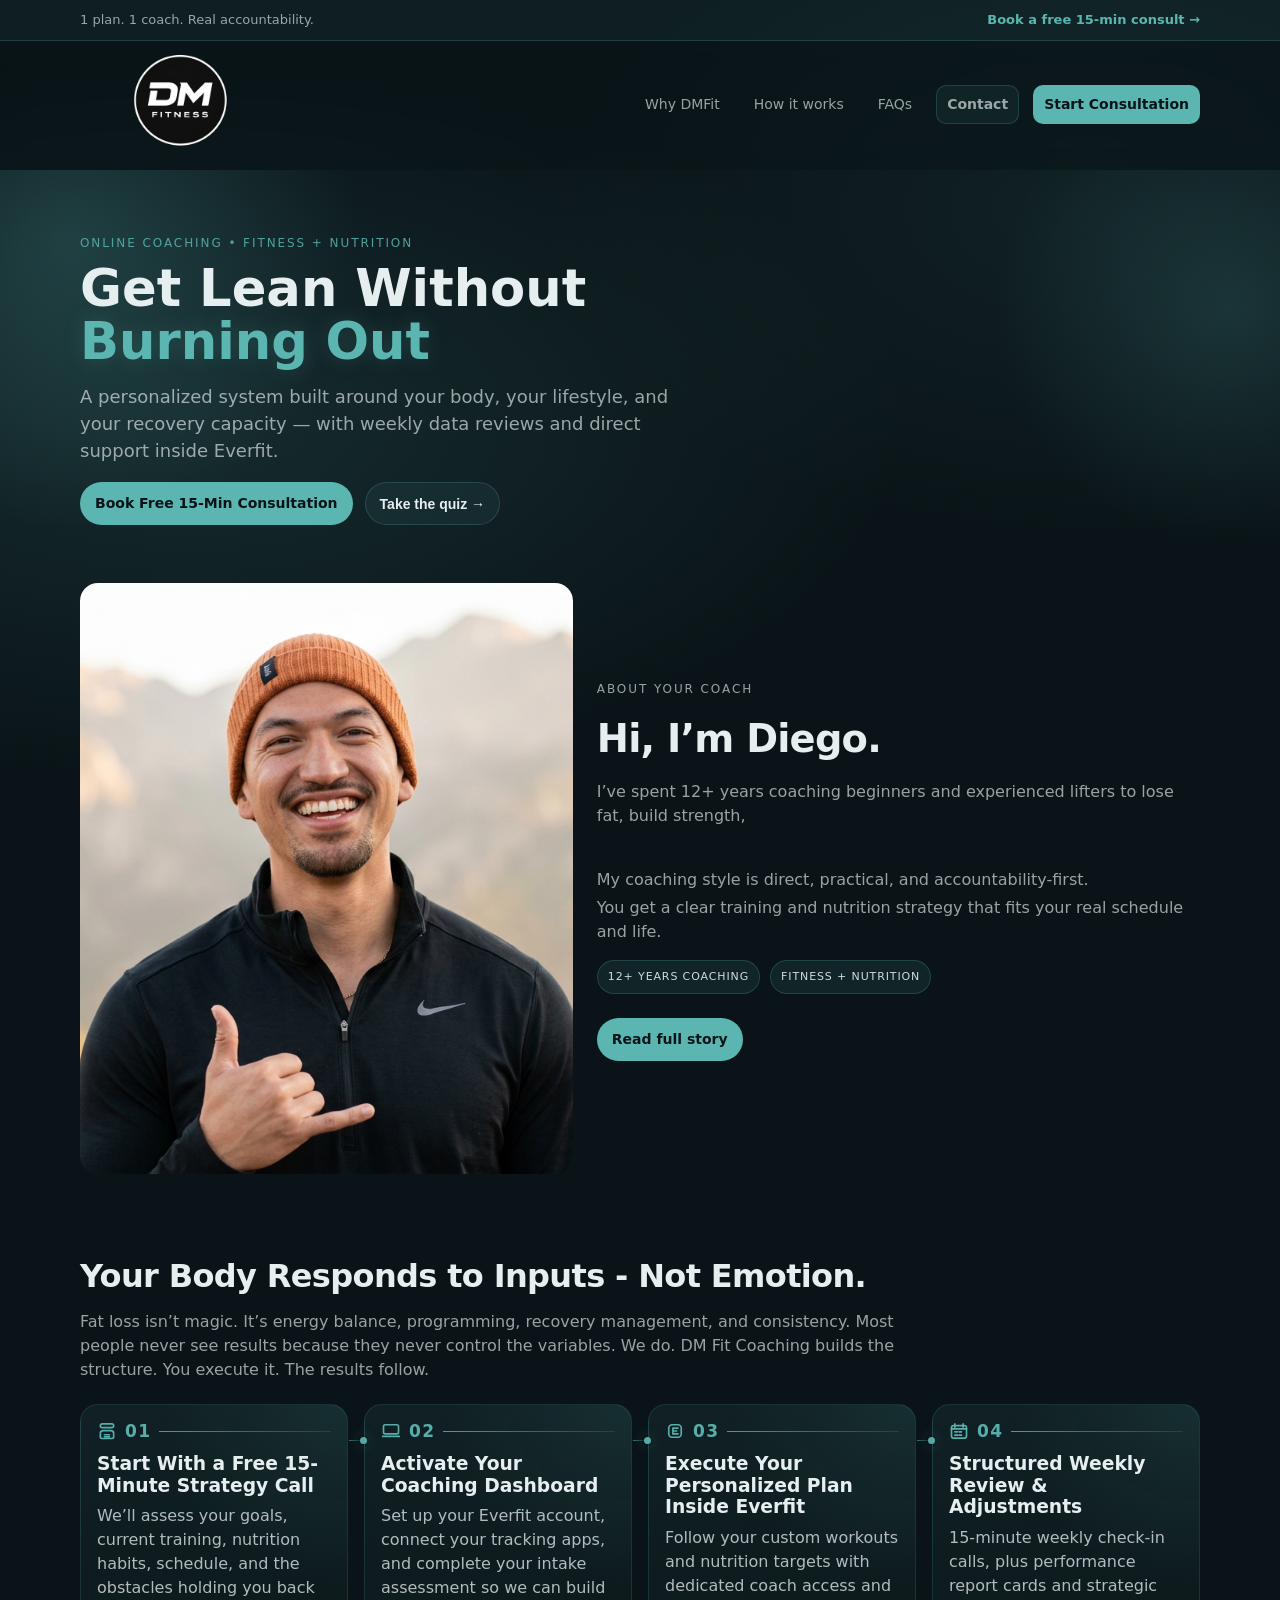
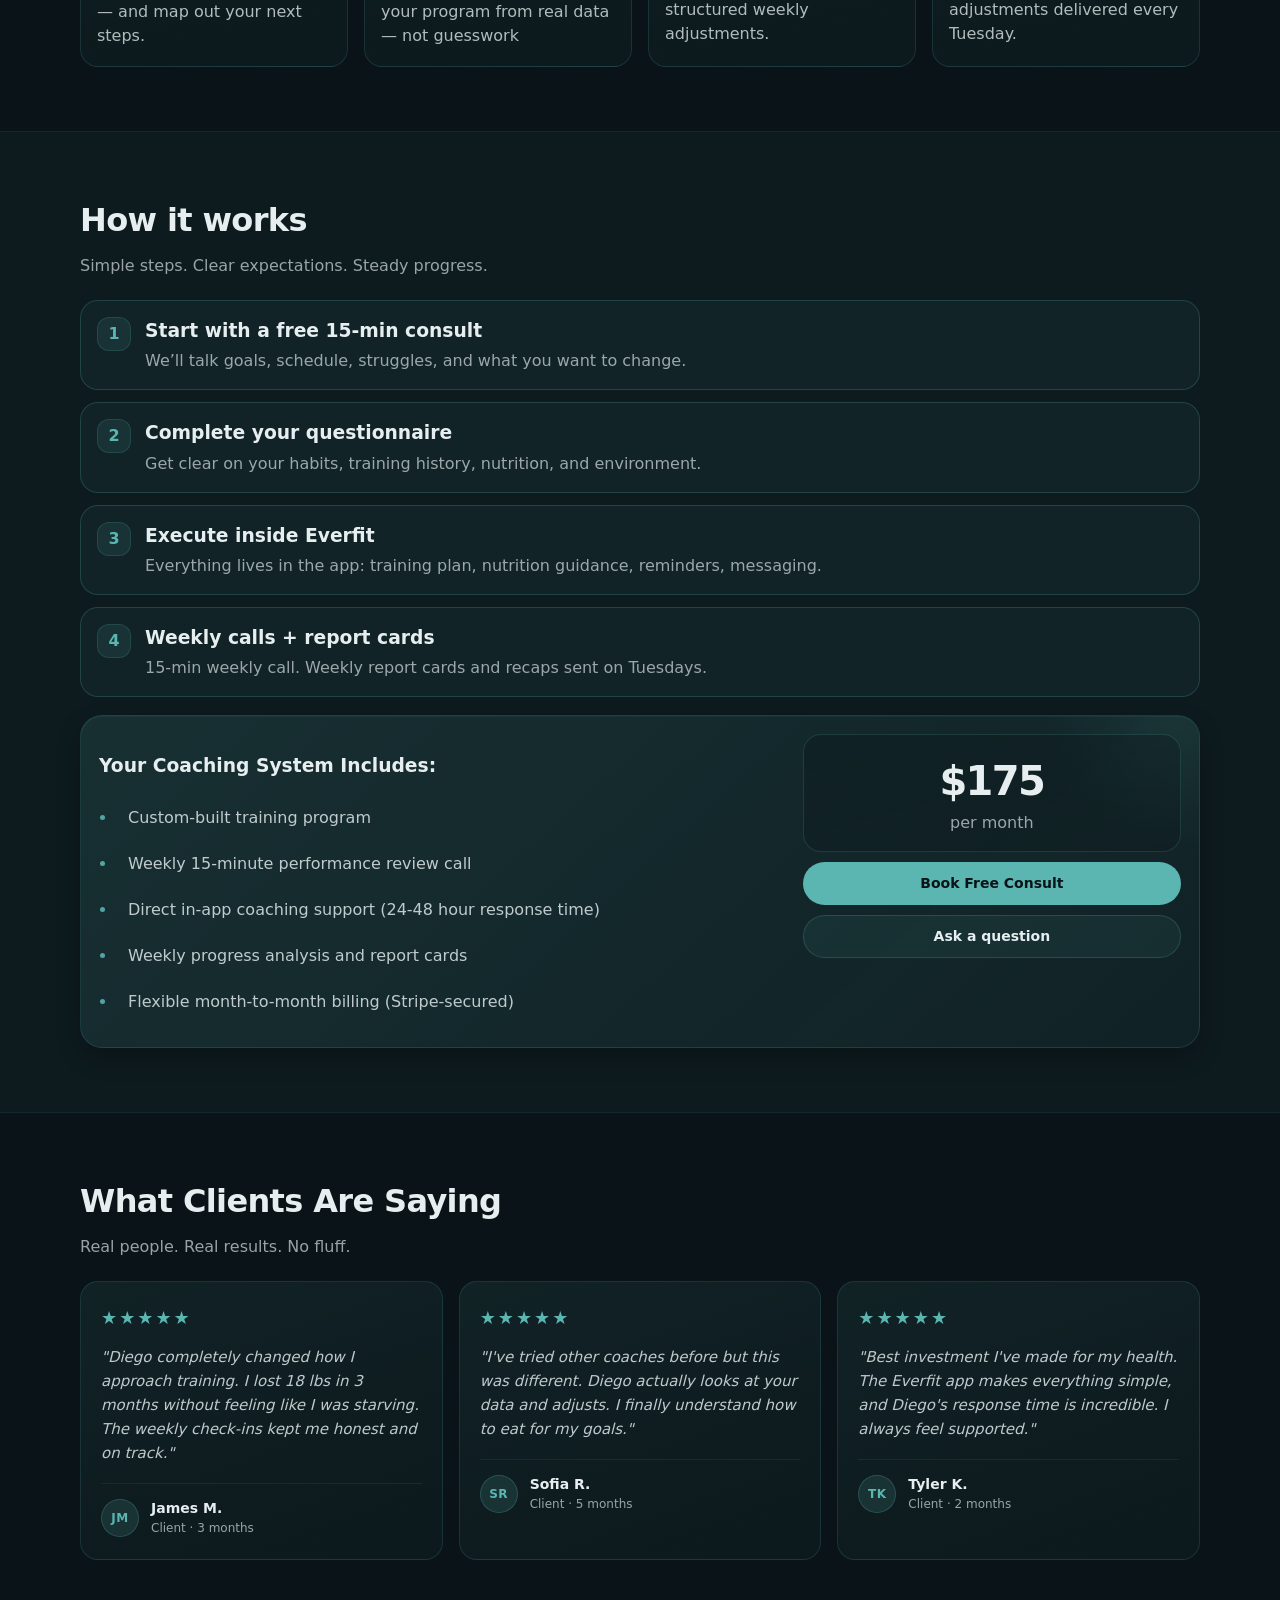
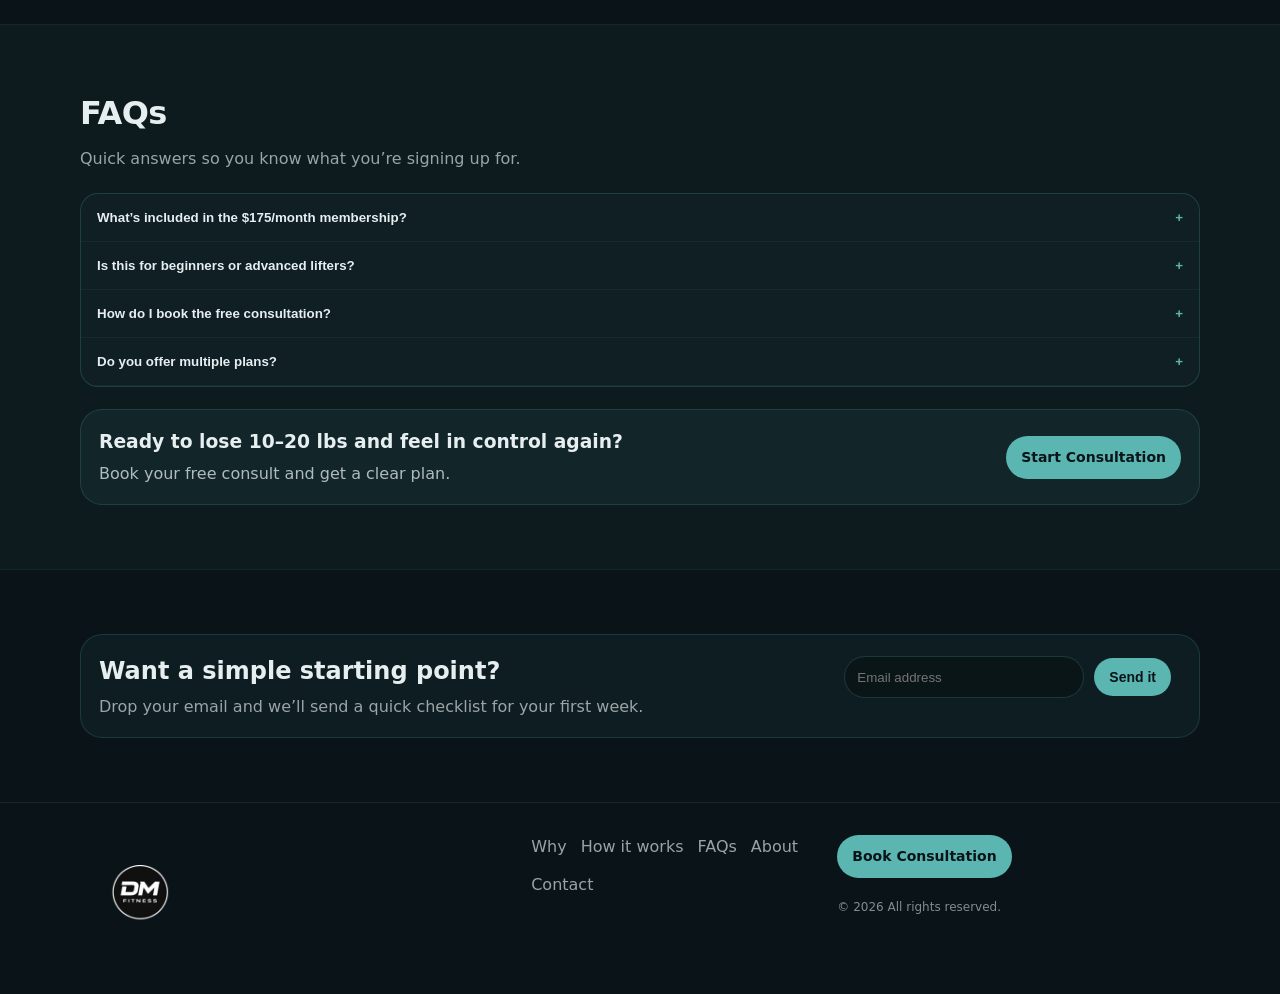
==== commit 8f569b8b: "added-quiz" ====
--- a/index.html
+++ b/index.html
@@ -27,7 +27,6 @@
         <a href="#why">Why DMFit</a>
         <a href="#how">How it works</a>
         <a href="#faq">FAQs</a>
-        <a href="about.html">About</a>
         <a class="btn btn--ghost" href="contact.html">Contact</a>
         <a class="btn btn--top-button" href="book.html">Start Consultation</a>
       </nav>
@@ -43,7 +42,6 @@
         <a href="#why" class="mobile__link">Why DMFit</a>
         <a href="#how" class="mobile__link">How it works</a>
         <a href="#faq" class="mobile__link">FAQs</a>
-        <a href="about.html" class="mobile__link">About</a>
         <a href="contact.html" class="mobile__link">Contact</a>
         <a class="btn btn--primary mobile__cta" href="book.html">Start Consultation</a>
       </div>
@@ -407,71 +405,68 @@
   <!-- Quiz modal -->
   <div class="modal" id="quizModal" aria-hidden="true" role="dialog" aria-labelledby="quizTitle">
     <div class="modal__backdrop" data-quiz-close></div>
-    <div class="modal__panel quiz__panel" role="document">
-      <div class="modal__head">
-        <div class="quiz__headInner">
-          <div class="quiz__progress" id="quizProgress" role="progressbar" aria-valuemin="0" aria-valuemax="100" aria-valuenow="0">
-            <div class="quiz__progressBar" id="quizProgressBar"></div>
-          </div>
-          <p class="quiz__stepLabel" id="quizStepLabel">Step 1 of 4</p>
-        </div>
-        <button class="iconBtn" aria-label="Close quiz" data-quiz-close>✕</button>
-      </div>
-
-      <div class="modal__body quiz__body">
-
-        <!-- Step 1 -->
-        <div class="quiz__step" data-step="1">
-          <h3 id="quizTitle" class="quiz__q">What's your primary goal right now?</h3>
-          <div class="quiz__options">
-            <button class="quiz__opt" data-next="2">🔥 Lose fat and get leaner</button>
-            <button class="quiz__opt" data-next="2">💪 Build muscle and get stronger</button>
-            <button class="quiz__opt" data-next="2">⚡ Both — lose fat and build muscle</button>
-            <button class="quiz__opt" data-next="2">🌱 Improve overall health and energy</button>
-          </div>
-        </div>
-
-        <!-- Step 2 -->
-        <div class="quiz__step" data-step="2" hidden>
-          <h3 class="quiz__q">How long have you been training consistently?</h3>
-          <div class="quiz__options">
-            <button class="quiz__opt" data-next="3">Just getting started</button>
-            <button class="quiz__opt" data-next="3">Less than 6 months</button>
-            <button class="quiz__opt" data-next="3">6 months – 2 years</button>
-            <button class="quiz__opt" data-next="3">2+ years but not seeing results</button>
-          </div>
-        </div>
-
-        <!-- Step 3 -->
-        <div class="quiz__step" data-step="3" hidden>
-          <h3 class="quiz__q">What's your biggest obstacle right now?</h3>
-          <div class="quiz__options">
-            <button class="quiz__opt" data-next="4">I don't know what to eat</button>
-            <button class="quiz__opt" data-next="4">I struggle to stay consistent</button>
-            <button class="quiz__opt" data-next="4">I train but don't see results</button>
-            <button class="quiz__opt" data-next="4">I don't have a clear plan</button>
-          </div>
-        </div>
-
-        <!-- Step 4 -->
-        <div class="quiz__step" data-step="4" hidden>
-          <h3 class="quiz__q">How ready are you to start?</h3>
-          <div class="quiz__options">
-            <button class="quiz__opt" data-next="result">Ready to start now</button>
-            <button class="quiz__opt" data-next="result">Within the next month</button>
-            <button class="quiz__opt" data-next="result">Just exploring my options</button>
-          </div>
-        </div>
-
-        <!-- Result -->
-        <div class="quiz__step quiz__result" data-step="result" hidden>
-          <div class="quiz__resultIcon">✅</div>
-          <h3 class="quiz__q">You're a great fit for DM Fit Coaching.</h3>
-          <p class="quiz__resultText">Based on your answers, Diego's 1-on-1 system is built exactly for where you are right now. The next step is a free 15-minute consult — no commitment required.</p>
-          <a class="btn btn--primary btn--wide quiz__resultBtn" href="book.html">Book Your Free Consult →</a>
-          <p class="quiz__resultMicro">Takes 2 minutes to schedule. No credit card needed.</p>
-        </div>
-
+    <div class="quiz__panel" role="document">
+
+      <div class="quiz__bar">
+        <div class="quiz__barFill" id="quizProgressBar"></div>
+      </div>
+
+      <button class="quiz__close" aria-label="Close quiz" data-quiz-close>✕</button>
+
+      <div class="quiz__body">
+        <div class="quiz__slides" id="quizSlides">
+
+          <div class="quiz__slide" data-step="1">
+            <p class="quiz__label">1 of 4</p>
+            <h2 id="quizTitle" class="quiz__q">What's your main goal?</h2>
+            <div class="quiz__options">
+              <button class="quiz__opt" data-next="2">Lose fat and get leaner</button>
+              <button class="quiz__opt" data-next="2">Build muscle and get stronger</button>
+              <button class="quiz__opt" data-next="2">Both — lose fat and build muscle</button>
+              <button class="quiz__opt" data-next="2">Improve overall health</button>
+            </div>
+          </div>
+
+          <div class="quiz__slide" data-step="2">
+            <p class="quiz__label">2 of 4</p>
+            <h2 class="quiz__q">How long have you been training?</h2>
+            <div class="quiz__options">
+              <button class="quiz__opt" data-next="3">Just getting started</button>
+              <button class="quiz__opt" data-next="3">Less than 6 months</button>
+              <button class="quiz__opt" data-next="3">6 months – 2 years</button>
+              <button class="quiz__opt" data-next="3">2+ years, not seeing results</button>
+            </div>
+          </div>
+
+          <div class="quiz__slide" data-step="3">
+            <p class="quiz__label">3 of 4</p>
+            <h2 class="quiz__q">What's your biggest challenge?</h2>
+            <div class="quiz__options">
+              <button class="quiz__opt" data-next="4">I don't know what to eat</button>
+              <button class="quiz__opt" data-next="4">I can't stay consistent</button>
+              <button class="quiz__opt" data-next="4">I train but don't see results</button>
+              <button class="quiz__opt" data-next="4">I don't have a plan</button>
+            </div>
+          </div>
+
+          <div class="quiz__slide" data-step="4">
+            <p class="quiz__label">4 of 4</p>
+            <h2 class="quiz__q">How soon do you want to start?</h2>
+            <div class="quiz__options">
+              <button class="quiz__opt" data-next="result">Right now</button>
+              <button class="quiz__opt" data-next="result">Within the next month</button>
+              <button class="quiz__opt" data-next="result">Just exploring my options</button>
+            </div>
+          </div>
+
+          <div class="quiz__slide quiz__result" data-step="result">
+            <p class="quiz__label">You're a great fit</p>
+            <h2 class="quiz__q">Ready when you are.</h2>
+            <p class="quiz__resultText">Book a free 15-minute call with Diego — no commitment, no pressure.</p>
+            <a class="btn btn--primary btn--wide" href="book.html">Book Your Free Consult</a>
+          </div>
+
+        </div>
       </div>
     </div>
   </div>
--- a/styles.css
+++ b/styles.css
@@ -1317,81 +1317,92 @@
 
 /* Quiz modal */
 .quiz__panel{
-  width: min(560px, calc(100% - 28px));
-}
-.quiz__headInner{
-  flex: 1;
-  display:grid;
-  gap: 6px;
-  margin-right: 12px;
-}
-.quiz__progress{
-  height: 4px;
-  border-radius: 999px;
-  background: rgba(91,182,178,.14);
-  overflow:hidden;
-}
-.quiz__progressBar{
+  position: relative;
+  width: min(620px, calc(100% - 32px));
+  margin: 80px auto;
+  border-radius: calc(var(--radius) + 6px);
+  border: 1px solid rgba(91,182,178,.18);
+  background: rgba(10,20,24,.98);
+  box-shadow: var(--shadow);
+  overflow: hidden;
+}
+.quiz__bar{
+  height: 3px;
+  background: rgba(91,182,178,.10);
+}
+.quiz__barFill{
   height: 100%;
   width: 0%;
-  border-radius: 999px;
   background: var(--accent);
-  transition: width .38s cubic-bezier(.22,.61,.36,1);
-}
-.quiz__stepLabel{
+  transition: width .4s cubic-bezier(.22,.61,.36,1);
+}
+.quiz__close{
+  position: absolute;
+  top: 14px;
+  right: 14px;
+  background: rgba(91,182,178,.08);
+  border: 1px solid var(--line);
+  color: var(--text);
+  border-radius: 10px;
+  padding: 6px 10px;
+  cursor: pointer;
+  font-size: 13px;
+  line-height: 1;
+  z-index: 2;
+}
+.quiz__body{
+  overflow: hidden;
+}
+.quiz__slides{
+  display: flex;
+  will-change: transform;
+  transition: transform .38s cubic-bezier(.4,0,.2,1);
+}
+.quiz__slide{
+  flex: 0 0 100%;
+  padding: 44px 52px 52px;
+  display: grid;
+  gap: 28px;
+  box-sizing: border-box;
+}
+.quiz__label{
   margin: 0;
   font-size: 11px;
-  color: var(--muted);
-  letter-spacing: .06em;
-}
-.quiz__body{
-  display:grid;
-  gap: 0;
-}
-.quiz__step{
-  display:grid;
-  gap: 16px;
+  letter-spacing: .14em;
+  text-transform: uppercase;
+  color: var(--accent);
 }
 .quiz__q{
   margin: 0;
-  font-size: 20px;
+  font-size: clamp(20px, 3vw, 26px);
+  font-weight: 700;
   line-height: 1.25;
-  letter-spacing: -.01em;
+  letter-spacing: -.02em;
 }
 .quiz__options{
-  display:grid;
+  display: grid;
   gap: 10px;
 }
 .quiz__opt{
   width: 100%;
   text-align: left;
-  padding: 14px 16px;
-  border-radius: 14px;
-  border: 1px solid rgba(91,182,178,.18);
-  background: rgba(91,182,178,.06);
+  padding: 15px 20px;
+  border-radius: 12px;
+  border: 1px solid rgba(91,182,178,.15);
+  background: transparent;
+  color: rgba(230,238,240,.82);
+  font-size: 15px;
+  font-weight: 500;
+  cursor: pointer;
+  transition: border-color .15s ease, background .15s ease, color .15s ease;
+}
+.quiz__opt:hover{
+  border-color: rgba(91,182,178,.5);
+  background: rgba(91,182,178,.08);
   color: var(--text);
-  font-size: 14px;
-  font-weight: 600;
-  cursor: pointer;
-  transition: transform .18s ease, border-color .18s ease, background .18s ease, box-shadow .18s ease;
-}
-.quiz__opt:hover{
-  transform: translateX(4px);
-  border-color: rgba(91,182,178,.38);
-  background: rgba(91,182,178,.12);
-  box-shadow: 0 4px 14px rgba(0,0,0,.18);
-}
-.quiz__opt:active{
-  transform: translateX(2px) scale(.99);
 }
 .quiz__result{
-  text-align: center;
-  gap: 14px;
-  padding: 8px 0;
-}
-.quiz__resultIcon{
-  font-size: 44px;
-  line-height: 1;
+  gap: 20px;
 }
 .quiz__resultText{
   margin: 0;
@@ -1399,13 +1410,9 @@
   font-size: 15px;
   line-height: 1.6;
 }
-.quiz__resultBtn{
-  margin-top: 4px;
-}
-.quiz__resultMicro{
-  font-size: 12px;
-  color: rgba(230,238,240,.45);
-  margin: 0;
+@media (max-width: 600px){
+  .quiz__slide{ padding: 36px 24px 40px; gap: 22px; }
+  .quiz__opt{ padding: 13px 16px; font-size: 14px; }
 }
 
 /* Index pricing modal text reveal */
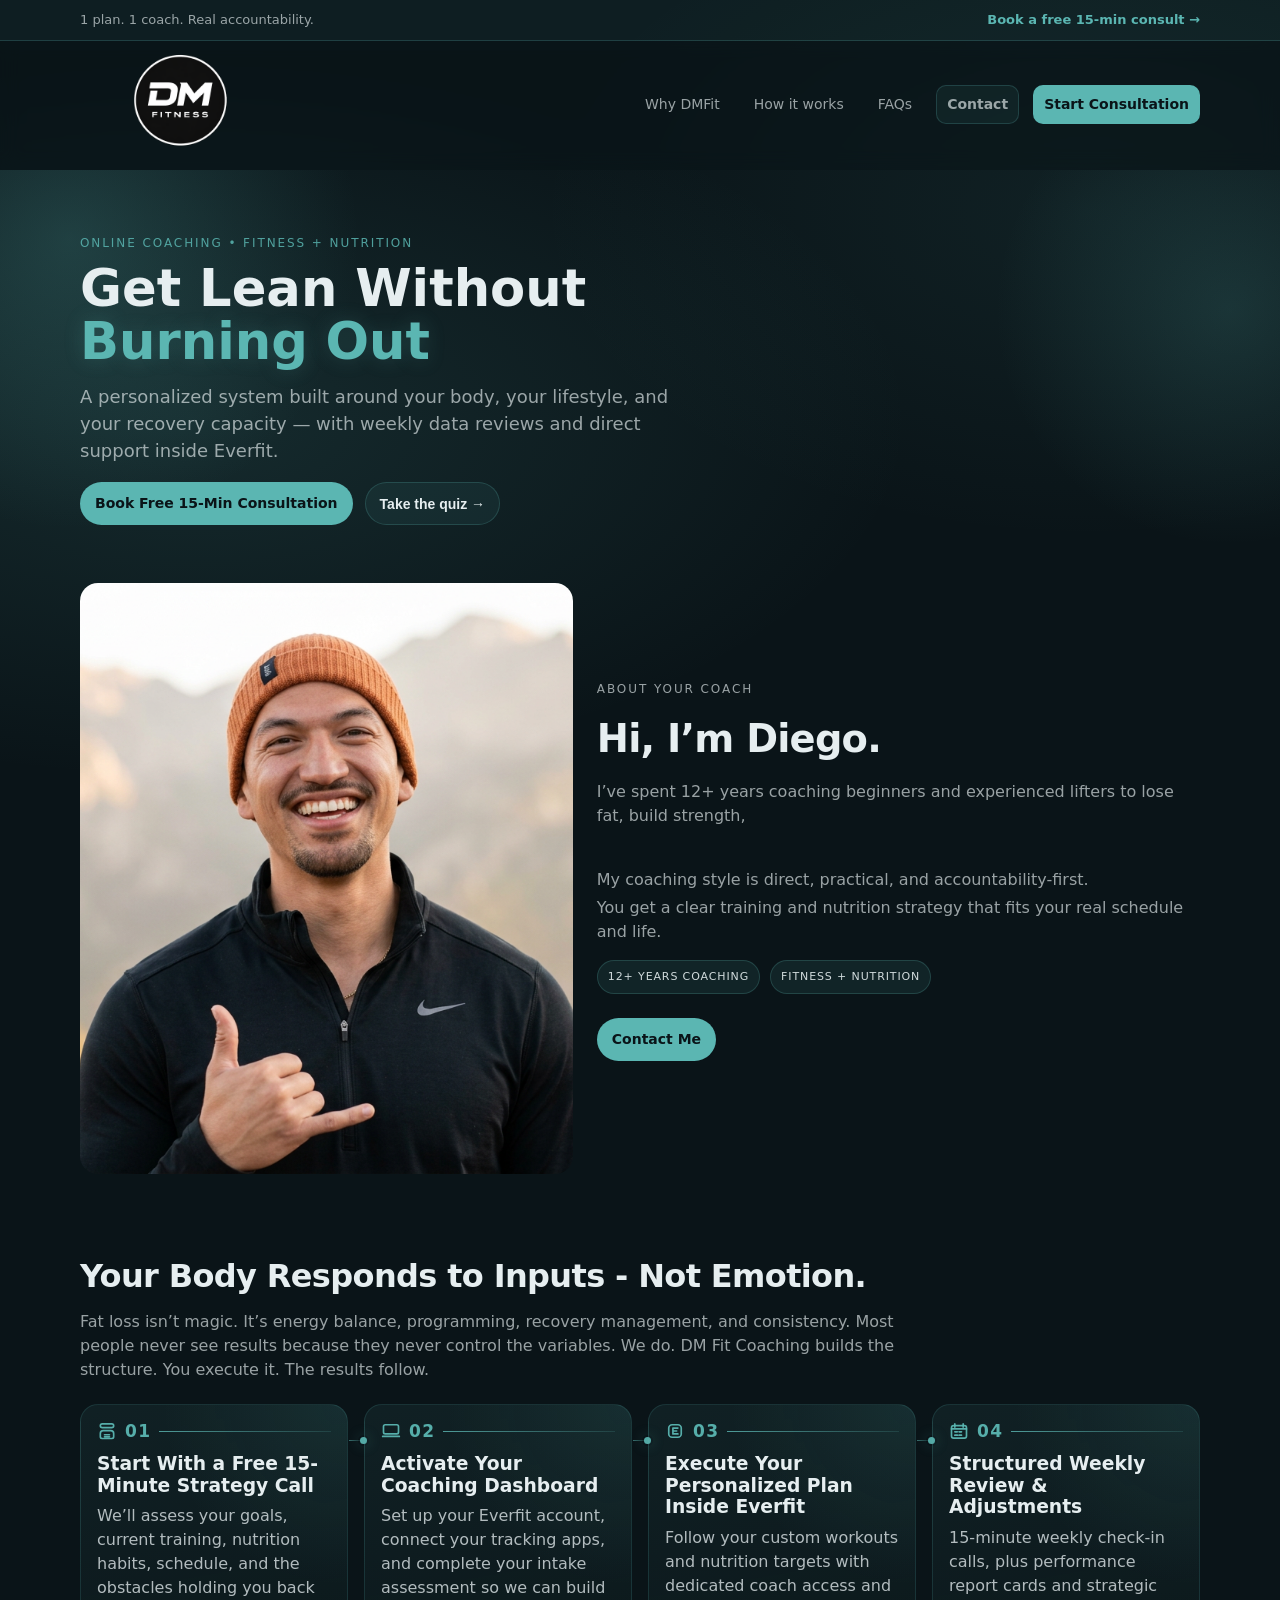
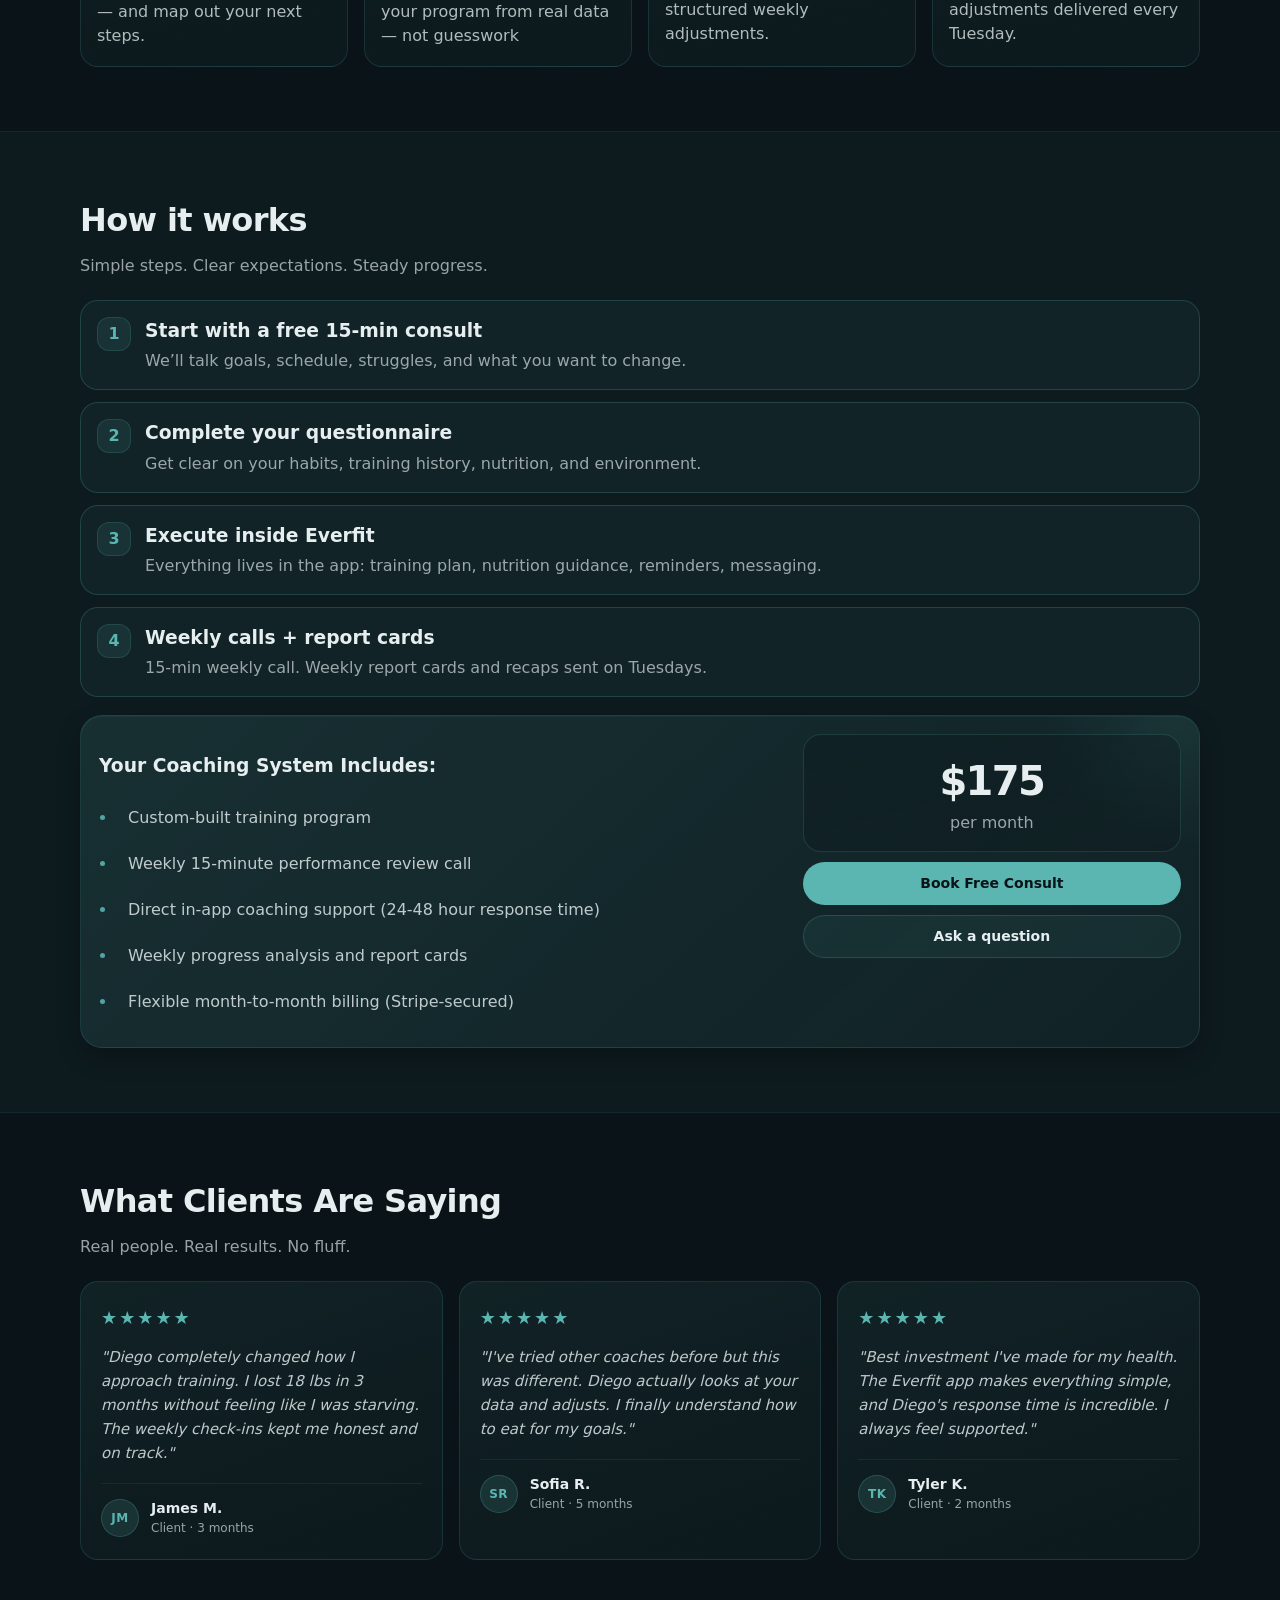
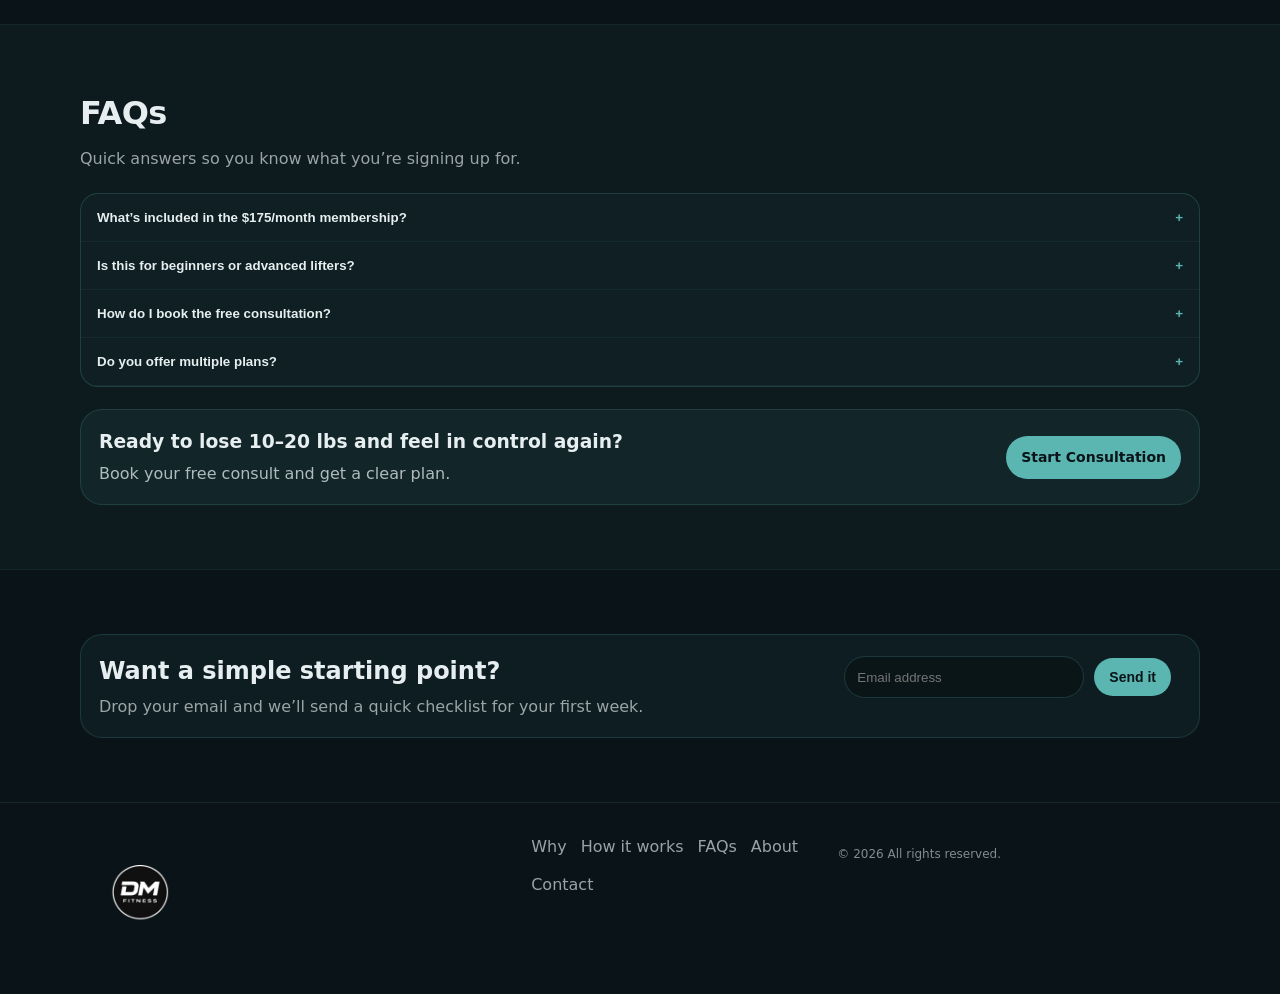
==== commit 42b9d38d: "fixed-quiz-mobile-screen" ====
--- a/index.html
+++ b/index.html
@@ -131,7 +131,7 @@
             </div>
 
             <div class="hero__cta">
-              <a class="btn btn--primary" data-about-reveal href="about.html">Read full story</a>
+              <a class="btn btn--primary" data-about-reveal href="contact.html">Contact Me</a>
             </div>
           </div>
         </article>
@@ -460,9 +460,10 @@
           </div>
 
           <div class="quiz__slide quiz__result" data-step="result">
-            <p class="quiz__label">You're a great fit</p>
-            <h2 class="quiz__q">Ready when you are.</h2>
-            <p class="quiz__resultText">Book a free 15-minute call with Diego — no commitment, no pressure.</p>
+            <p class="quiz__label">Here's what we found</p>
+            <h2 class="quiz__q" id="quizResultHeading">You're a great fit.</h2>
+            <p class="quiz__resultText" id="quizResultMsg"></p>
+            <div class="quiz__resultAnswers" id="quizResultAnswers"></div>
             <a class="btn btn--primary btn--wide" href="book.html">Book Your Free Consult</a>
           </div>
 
@@ -518,7 +519,6 @@
       </div>
 
       <div class="footer__cta">
-        <a class="btn btn--primary" href="book.html">Book Consultation</a>
         <p class="micro">© <span id="year"></span> All rights reserved.</p>
       </div>
     </div>
--- a/styles.css
+++ b/styles.css
@@ -1352,14 +1352,18 @@
 }
 .quiz__body{
   overflow: hidden;
+  width: 100%;
 }
 .quiz__slides{
   display: flex;
+  width: 100%;
   will-change: transform;
   transition: transform .38s cubic-bezier(.4,0,.2,1);
 }
 .quiz__slide{
   flex: 0 0 100%;
+  min-width: 0;
+  width: 100%;
   padding: 44px 52px 52px;
   display: grid;
   gap: 28px;
@@ -1374,7 +1378,7 @@
 }
 .quiz__q{
   margin: 0;
-  font-size: clamp(20px, 3vw, 26px);
+  font-size: clamp(18px, 3vw, 26px);
   font-weight: 700;
   line-height: 1.25;
   letter-spacing: -.02em;
@@ -1408,11 +1412,30 @@
   margin: 0;
   color: var(--muted);
   font-size: 15px;
-  line-height: 1.6;
+  line-height: 1.7;
+}
+.quiz__resultAnswers{
+  display: flex;
+  flex-wrap: wrap;
+  gap: 8px;
+}
+.quiz__tag{
+  font-size: 12px;
+  padding: 5px 12px;
+  border-radius: 999px;
+  border: 1px solid rgba(91,182,178,.22);
+  background: rgba(91,182,178,.08);
+  color: rgba(91,182,178,.9);
 }
 @media (max-width: 600px){
-  .quiz__slide{ padding: 36px 24px 40px; gap: 22px; }
-  .quiz__opt{ padding: 13px 16px; font-size: 14px; }
+  .quiz__panel{
+    width: calc(100vw - 24px);
+    margin-left: .6rem;
+    margin-right: auto;
+  }
+  .quiz__slide{ padding: 28px 18px 32px; gap: 18px; }
+  .quiz__opt{ padding: 12px 14px; font-size: 14px; }
+  .quiz__close{ top: 10px; right: 10px; }
 }
 
 /* Index pricing modal text reveal */
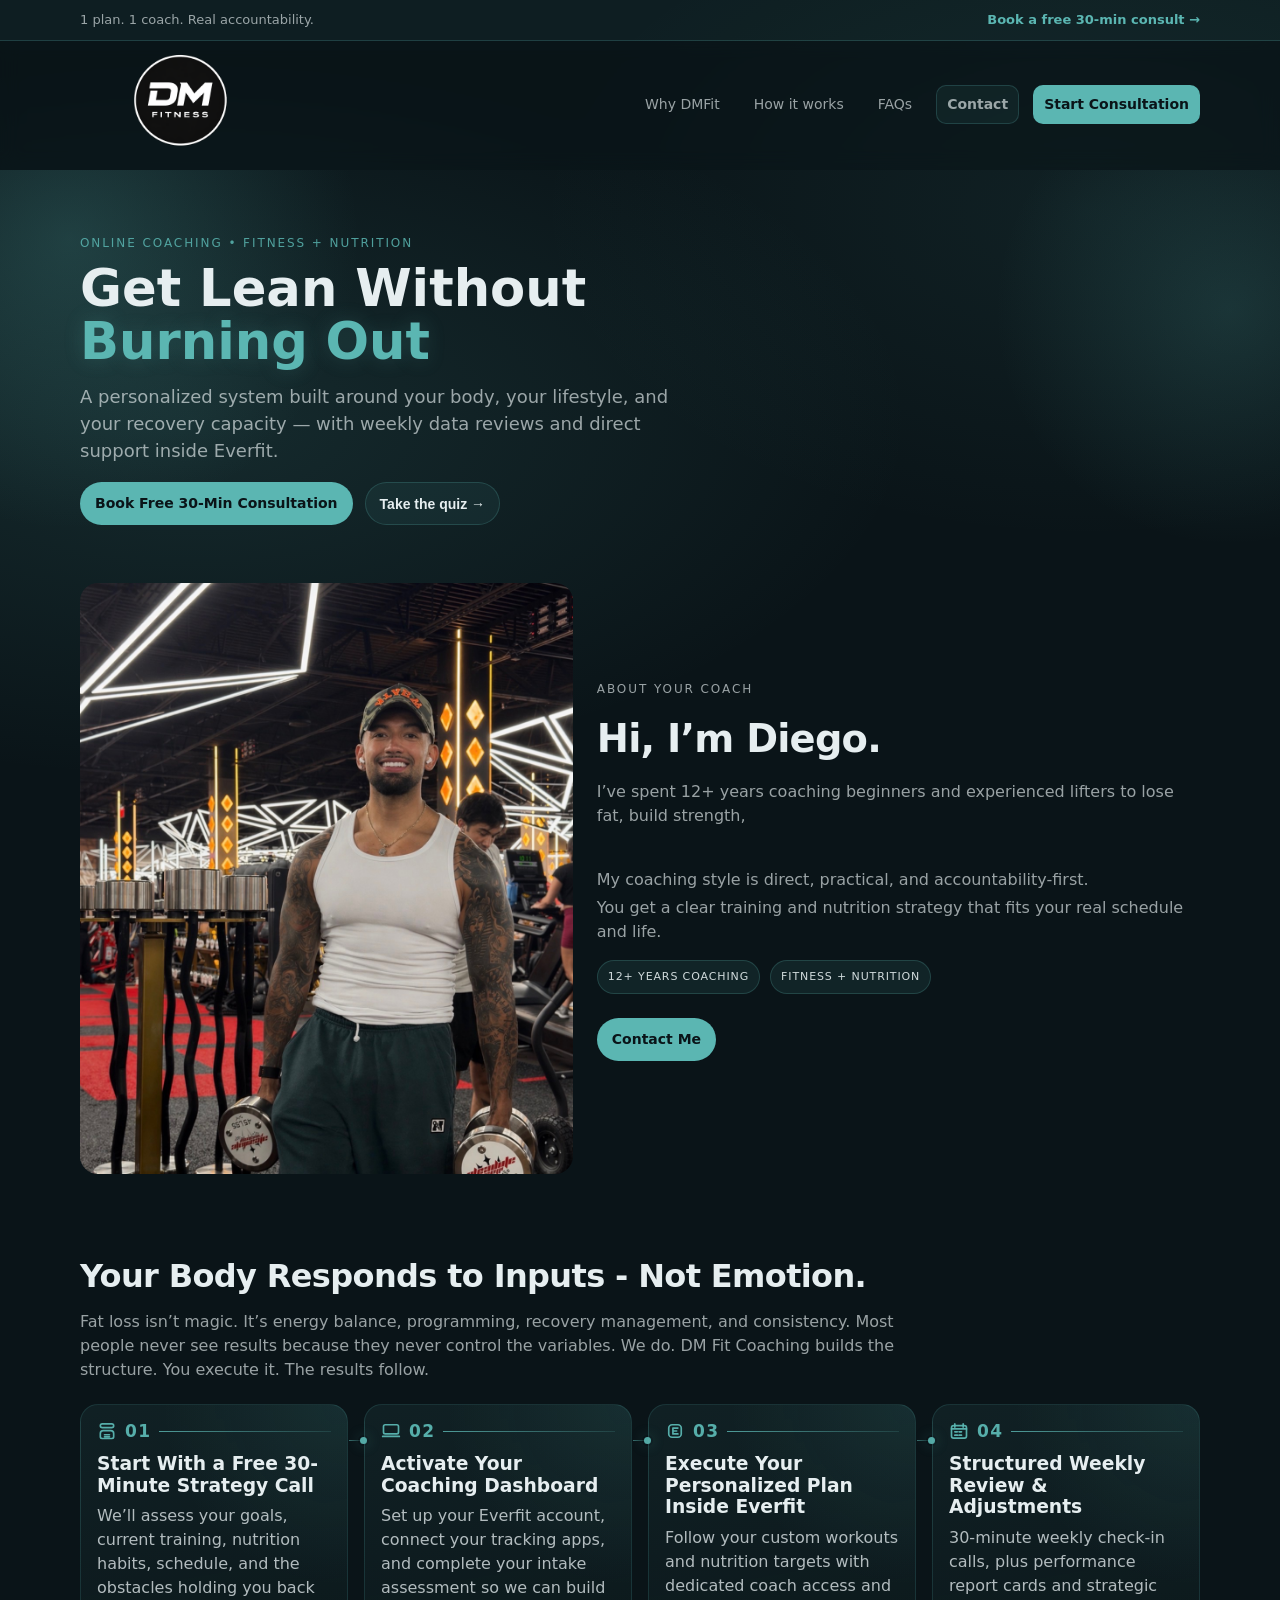
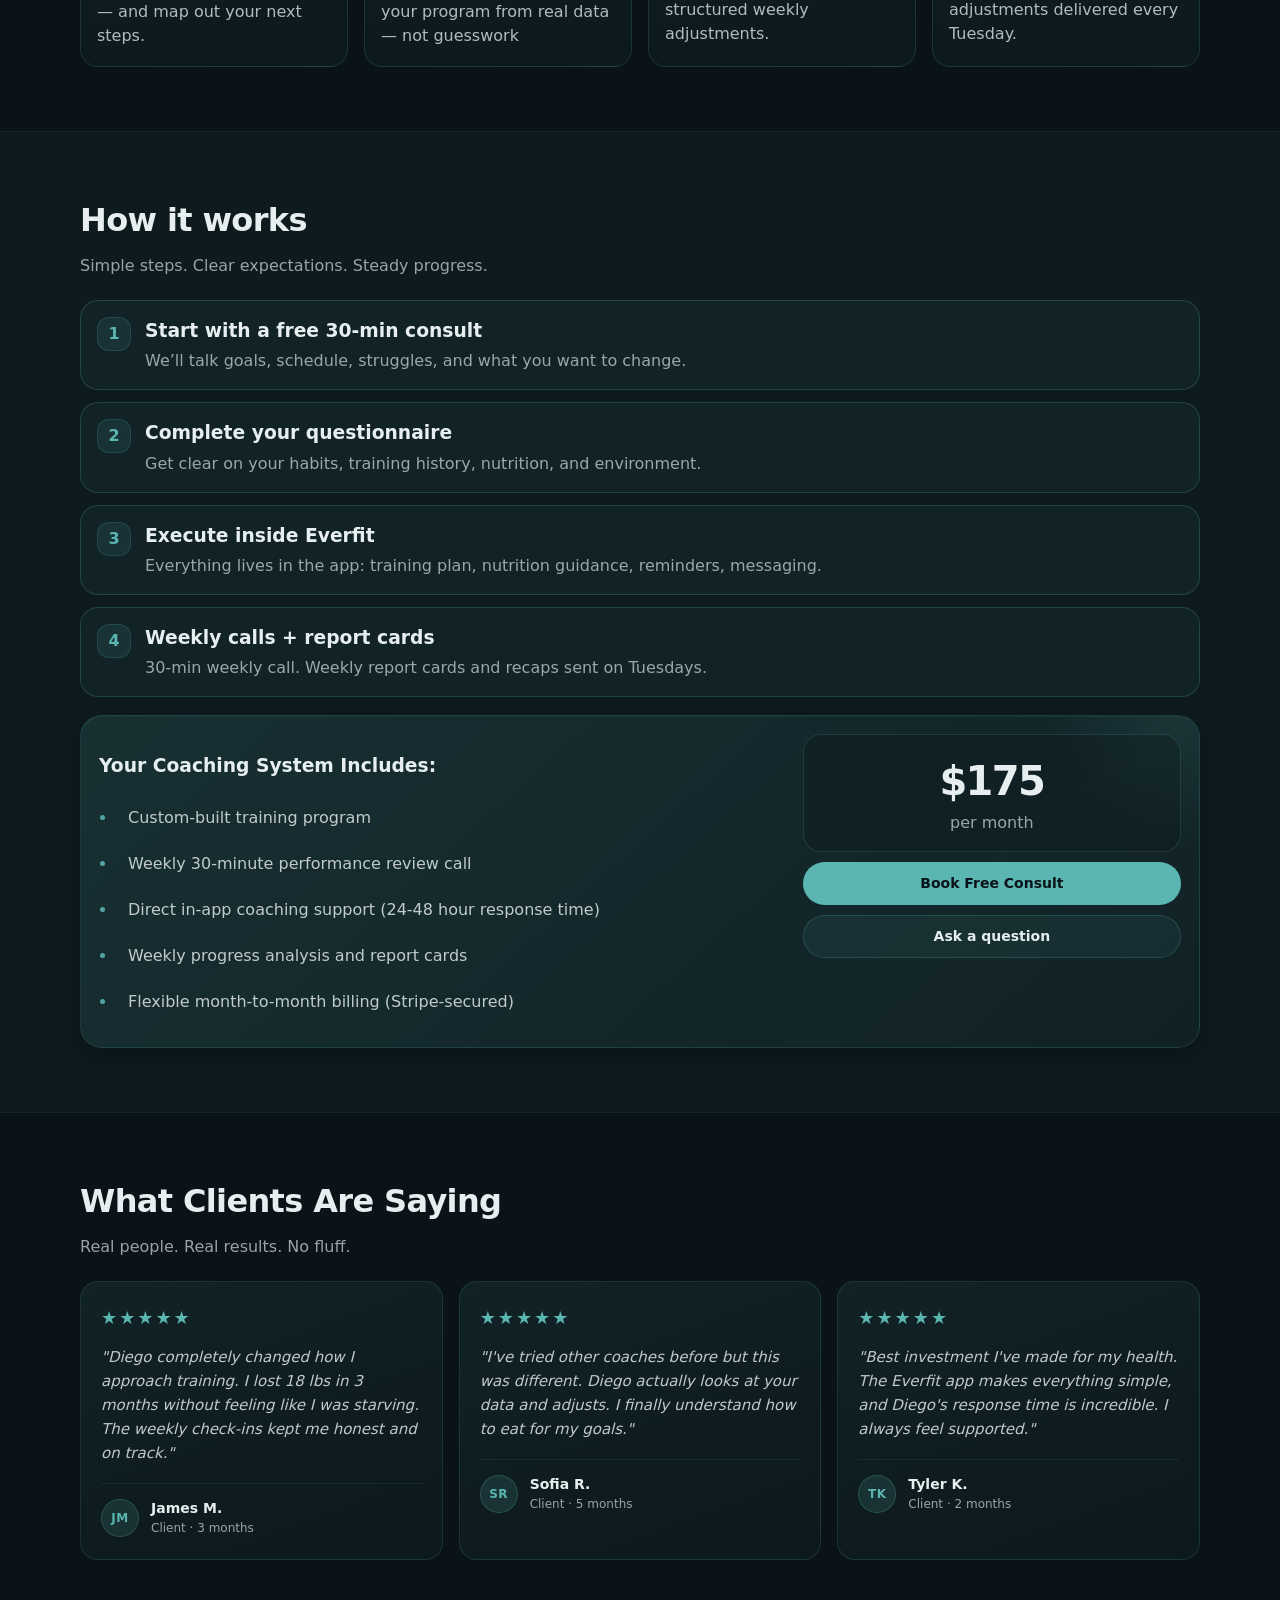
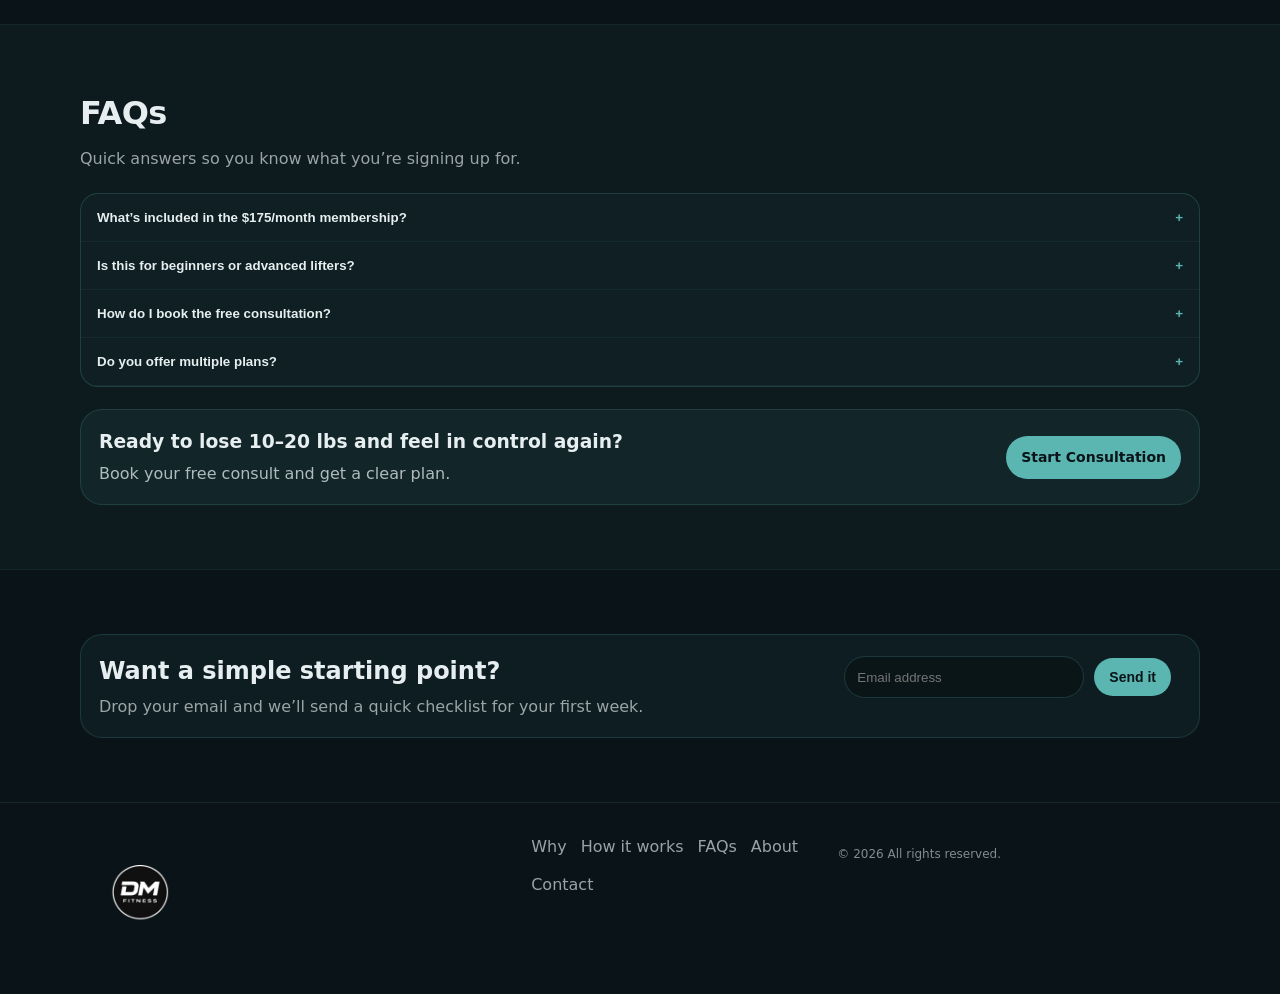
==== commit 9200d69f: "added-calendy" ====
--- a/index.html
+++ b/index.html
@@ -4,7 +4,7 @@
   <meta charset="UTF-8" />
   <meta name="viewport" content="width=device-width, initial-scale=1.0" />
   <title>DM Fit Coaching | Online Fitness & Nutrition Coaching</title>
-  <meta name="description" content="DM Fit Coaching: Online fitness + nutrition coaching with weekly check-ins, Everfit support, and real accountability. Book a free 15-minute consult." />
+  <meta name="description" content="DM Fit Coaching: Online fitness + nutrition coaching with weekly check-ins, Everfit support, and real accountability. Book a free 30-minute consult." />
   <link rel="stylesheet" href="styles.css" />
 </head>
 <body>
@@ -12,7 +12,7 @@
   <div class="topbar">
     <div class="container topbar__inner">
       <span>1 plan. 1 coach. Real accountability.</span>
-      <a class="topbar__link" href="book.html">Book a free 15-min consult →</a>
+      <a class="topbar__link" href="book.html">Book a free 30-min consult →</a>
     </div>
   </div>
 
@@ -60,14 +60,14 @@
           </p>
 
           <div class="hero__cta">
-            <a class="btn btn--primary" href="book.html">Book Free 15-Min Consultation</a>
+            <a class="btn btn--primary" href="book.html">Book Free 30-Min Consultation</a>
             <button class="btn btn--ghost" id="openQuiz" type="button">Take the quiz →</button>
           </div>
 
 
           <!--  deigo removal request<div class="hero__badges">
             <div class="badge">✅ Comprehensive program</div>
-            <div class="badge">✅ 1 weekly 15-min call</div>
+            <div class="badge">✅ 1 weekly 30-min call</div>
             <div class="badge">✅ 24-hr response time</div>
             <div class="badge">✅ Weekly recaps (Tuesdays)</div>
           </div> -->
@@ -110,7 +110,7 @@
       <div class="container">
         <article class="aboutSnap__panel">
           <div class="aboutSnap__media" data-about-reveal>
-            <img src="assests/Diego-ai.png" alt="Coach Diego in a training session" />
+            <img src="assests/Diego-new.jpeg" alt="Coach Diego in a training session" />
           </div>
 
           <div class="aboutSnap__copy">
@@ -164,7 +164,7 @@
               <span class="pillarLine"></span>
             </div>
 
-            <h3>Start With a Free 15-Minute Strategy Call</h3>
+            <h3>Start With a Free 30-Minute Strategy Call</h3>
             <p>We’ll assess your goals, current training, nutrition habits, schedule, and the obstacles holding you back — and map out your next steps.</p>
           </article>
           <article class="card">
@@ -204,7 +204,7 @@
             </div>
 
             <h3>Structured Weekly Review & Adjustments</h3>
-            <p>15-minute weekly check-in calls, plus performance report cards and strategic adjustments delivered every Tuesday.</p>
+            <p>30-minute weekly check-in calls, plus performance report cards and strategic adjustments delivered every Tuesday.</p>
           </article>
         </div>
       </div>
@@ -222,7 +222,7 @@
           <div class="step">
             <div class="step__num">1</div>
             <div class="step__body">
-              <h3>Start with a free 15-min consult</h3>
+              <h3>Start with a free 30-min consult</h3>
               <p>We’ll talk goals, schedule, struggles, and what you want to change.</p>
             </div>
           </div>
@@ -247,7 +247,7 @@
             <div class="step__num">4</div>
             <div class="step__body">
               <h3>Weekly calls + report cards</h3>
-              <p>15-min weekly call. Weekly report cards and recaps sent on Tuesdays.</p>
+              <p>30-min weekly call. Weekly report cards and recaps sent on Tuesdays.</p>
             </div>
           </div>
         </div>
@@ -257,7 +257,7 @@
             <h3>Your Coaching System Includes:</h3>
             <ul class="checklist">
               <li>Custom-built training program</li>
-              <li>Weekly 15-minute performance review call</li>
+              <li>Weekly 30-minute performance review call</li>
               <li>Direct in-app coaching support (24-48 hour response time)</li>
               <li>Weekly progress analysis and report cards</li>
               <li>Flexible month-to-month billing (Stripe-secured)</li>
@@ -343,7 +343,7 @@
             <span class="faq__icon">+</span>
           </button>
           <div class="faq__a">
-            You get fitness + nutrition coaching, 1 weekly 15-min virtual call, weekly report cards and recaps (Tuesdays),
+            You get fitness + nutrition coaching, 1 weekly 30-min virtual call, weekly report cards and recaps (Tuesdays),
             and support inside the Everfit app with a 24-hr response time.
           </div>
 
@@ -360,7 +360,7 @@
             <span class="faq__icon">+</span>
           </button>
           <div class="faq__a">
-            Use the booking page and choose a 15-minute slot. After booking, you’ll receive next steps.
+            Use the booking page and choose a 30-minute slot. After booking, you’ll receive next steps.
           </div>
 
           <button class="faq__q" aria-expanded="false">
@@ -489,7 +489,7 @@
           <ul class="checklist">
             <li>Custom-built training program</li>
             <li>Precision macro guidance</li>
-            <li>Weekly 15-minute performance review call</li>
+            <li>Weekly 30-minute performance review call</li>
             <li>Direct in-app coaching support</li>
             <li>Weekly progress analysis and report cards</li>
             <li>Flexible month-to-month billing (Stripe-secured)</li>
--- a/styles.css
+++ b/styles.css
@@ -1239,6 +1239,59 @@
 }
 .contactAside{ display:grid; gap: 12px; }
 
+/* Contact info panel */
+.contactInfo{
+  position: sticky;
+  top: 100px;
+  display: grid;
+  gap: 28px;
+  padding: 32px;
+  border-radius: var(--radius);
+  border: 1px solid rgba(91,182,178,.14);
+  background: linear-gradient(160deg, rgba(91,182,178,.07), rgba(91,182,178,.02));
+}
+.contactInfo__heading{
+  margin: 0;
+  font-size: clamp(20px, 2.4vw, 26px);
+  line-height: 1.2;
+  letter-spacing: -.02em;
+}
+.contactInfo__body{
+  margin: 0;
+  color: var(--muted);
+  font-size: 15px;
+  line-height: 1.75;
+}
+.contactInfo__list{
+  list-style: none;
+  margin: 0;
+  padding: 0;
+  display: grid;
+  gap: 0;
+  border-top: 1px solid rgba(91,182,178,.10);
+}
+.contactInfo__list li{
+  display: flex;
+  align-items: center;
+  gap: 12px;
+  padding: 12px 0;
+  font-size: 14px;
+  color: rgba(230,238,240,.82);
+  border-bottom: 1px solid rgba(91,182,178,.08);
+}
+.contactInfo__icon{
+  width: 24px;
+  height: 24px;
+  display: grid;
+  place-items: center;
+  border-radius: 8px;
+  background: rgba(91,182,178,.10);
+  border: 1px solid rgba(91,182,178,.18);
+  color: var(--accent);
+  font-size: 9px;
+  flex: 0 0 auto;
+}
+
 /* Modal */
 .modal{
   position: fixed;
